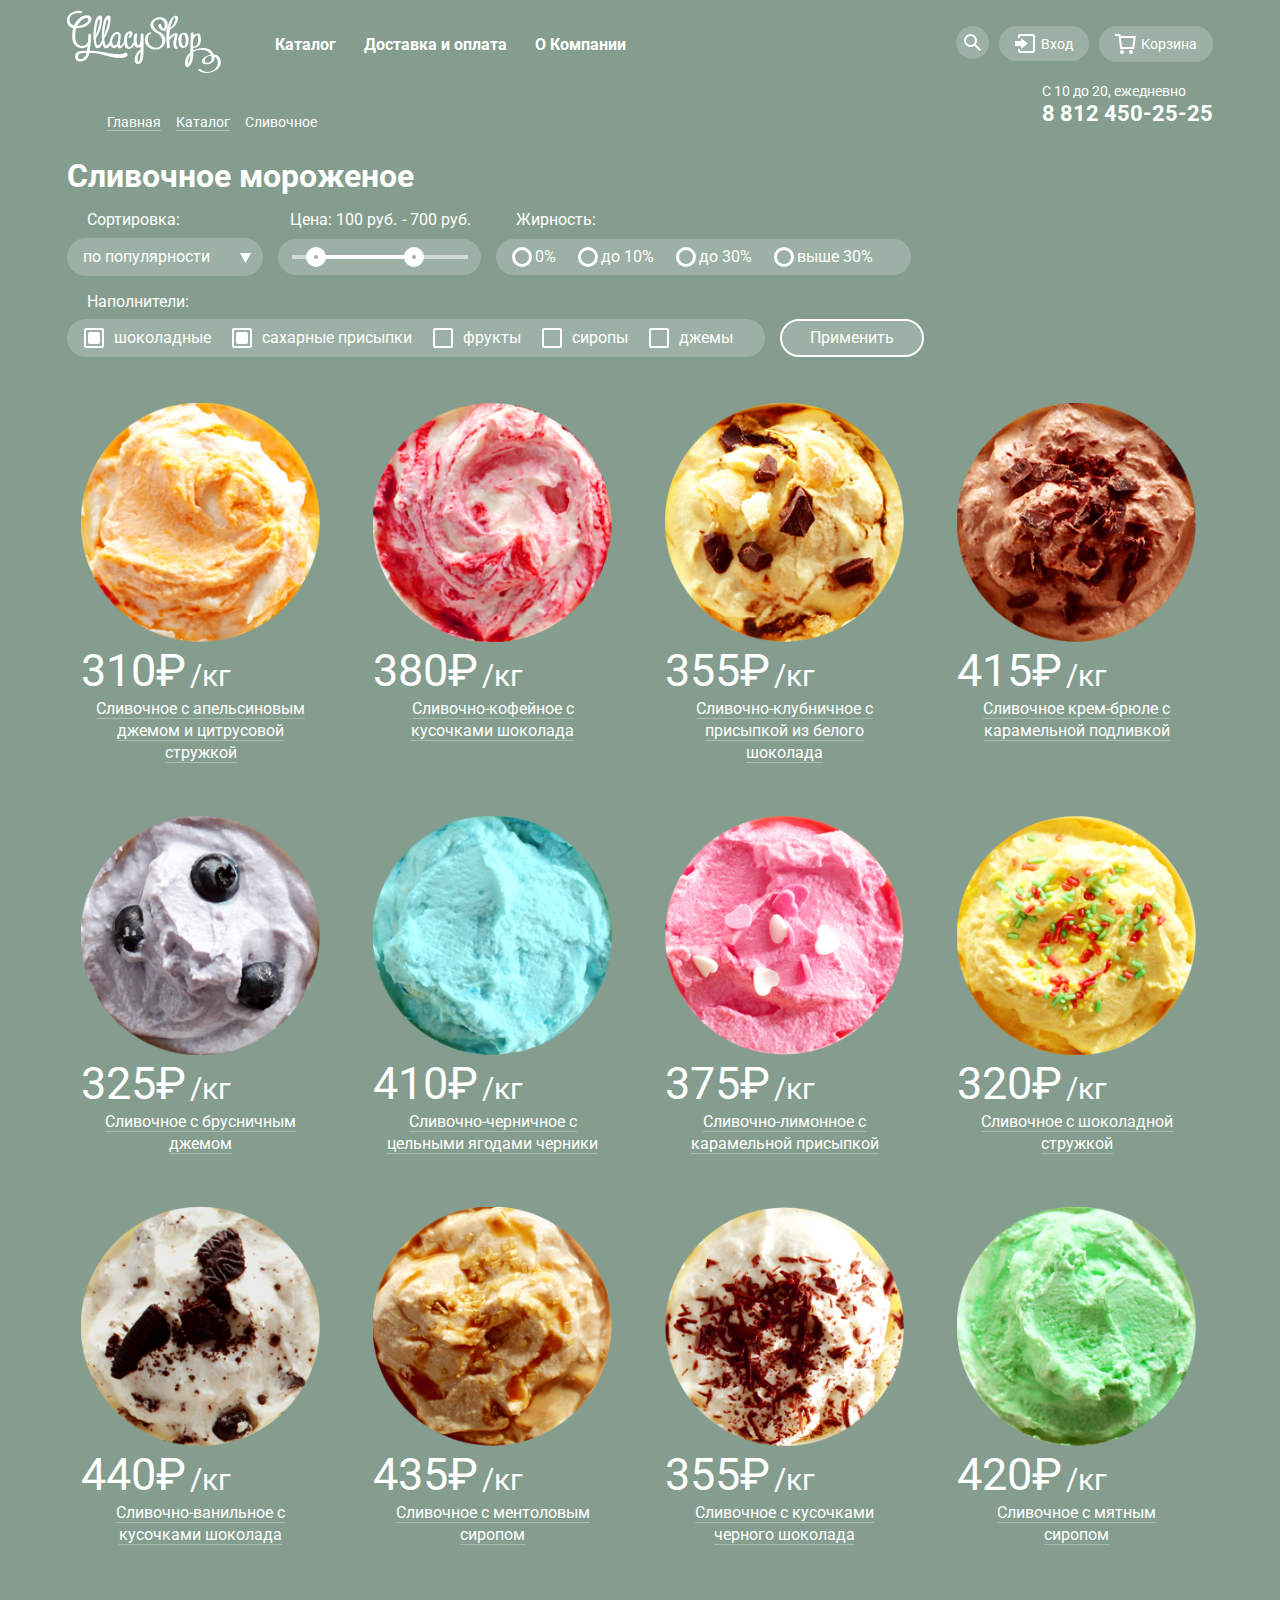
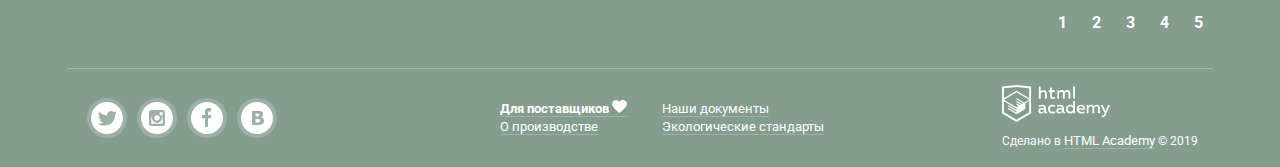
==== catalog.html @ 0c47b728 "Update catalog.html" ====
<!DOCTYPE html>
<html lang="ru">
<head>
	<meta charset="UTF-8">
	<link href="https://fonts.googleapis.com/css?family=Roboto:400,500,700&display=swap&subset=cyrillic" rel="stylesheet">
    <link rel="stylesheet" href="css/normalize.css">
	<link rel="stylesheet" href="css/style.css">
	<title>Catalog</title>
</head>
<body>
	<header>
		 <div class="container">
                    <nav class="main_navigation">
                        <a class="main_logo">
                            <img src="img/logo.svg" width="154" height="64" alt="Gllacy Shop">
                        </a>
                       <ul class="site_navigation">
                            <li class="site_navigation_item">
                                <a href="#">Каталог</a>
                                <ul class="site_navigation_menu">
                                    <li class="site_navigation_menu_main"><a href="#">Новинки</a></li>
                                    <li><a href="#">Сливочное</a></li>
                                    <li><a href="#">Щербеты</a></li>
                                    <li><a href="#">Фруктовый лед</a></li>
                                    <li><a href="#">Меролин</a></li>
                                </ul>
                            </li>
                            <li class="site_navigation_item"><a href="#">Доставка и оплата</a></li>
                            <li class="site_navigation_item"><a href="#">О Компании</a></li>
                        </ul>
                        <ul class="user_navigation">
                            <li>
                                <button class="navigation_button button_search" type="button">
                                   <svg xmlns="http://www.w3.org/2000/svg" xmlns:xlink="http://www.w3.org/1999/xlink" width="17" height="17" viewBox="0 0 17 17"><path d="M16.958 15.527L11.75 10.32A6.455 6.455 0 0 0 13 6.5 6.5 6.5 0 1 0 6.5 13a6.465 6.465 0 0 0 3.839-1.263l5.205 5.204 1.414-1.414zM6.5 11C4.019 11 2 8.981 2 6.5S4.019 2 6.5 2 11 4.019 11 6.5 8.981 11 6.5 11z"/></svg>
                                </button>
                            </li>
                            <li>
                                <button class="navigation_button" type="button">
                                    <svg xmlns="http://www.w3.org/2000/svg" xmlns:xlink="http://www.w3.org/1999/xlink" width="21" height="19" viewBox="0 0 21 19"><g><path d="M6 14.875L12.917 9.5 6 4.125v2.917H-.042v4.917H6z"/><path d="M18 0H5C3.9 0 3 .9 3 2v2h2V2h13v15H5v-2H3v2c0 1.1.9 2 2 2h13c1.1 0 2-.9 2-2V2c0-1.1-.9-2-2-2z"/></g></svg>Вход
                                </button>
                            </li>
                            <li>
                                <button class="navigation_button" type="button">
                                    <svg xmlns="http://www.w3.org/2000/svg" width="21" height="20" viewBox="0 0 21 20"><g><path d="M5.657 2.031L5.422 0H0v2h3.64l1.5 13h13.988l1.699-12.969H5.657zM17.372 13H6.922L5.888 4.031h12.66L17.372 13z"/><circle cx="6.984" cy="18" r="2"/><circle cx="15.984" cy="18" r="2"/></g></svg>Корзина
                                </button>
                            </li>
                        </ul>
                        <form class="site_search" action="https://echo.htmlacademy.ru">
                            <input type="text" name="search" placeholder="Крем-брюле">
                        </form>
                        <form class="site_registration" action="https://echo.htmlacademy.ru" method="post">
                            <p>
                                <input type="email" name="email" placeholder="email@example.com">
                            </p>
                            <p>
                                <input type="password" name="password" placeholder="Пароль">
                            </p>
                            <button type="submit">Войти</button>
                            <a href="#">Забыли пароль?</a>
                            <a href="#">Новая регистрация</a>
                        </form>
                    </nav>
                </div>

		<article class="nav_basket">
			<ul>
				<li>
					<a href="#">
						<img src="img/close.svg" alt="Кнопка закрыть">
						<img src="img/ice-mini1.png" alt="Пломбир с апельсиновым джемом">
						<p>
							<span>Пломбир с апельсиновым джемом</span>
							<span>1,5 кг х</span>
							<span>200 руб.</span>
							<span>300 руб.</span>
						</p>
					</a>
				</li>
				<li>
					<a href="#">
						<img src="img/close.svg" alt="Кнопка закрыть">
						<img src="img/ice-mini2.png" alt="Клубничный пломбир с присыпкой из белого шоколада">
						<p>
							<span>Клубничный пломбир с присыпкой из белого шоколада</span>
							<span>1,5 кг х</span>
							<span>300 руб.</span>
							<span>450 руб.</span>
						</p>
					</a>
				</li>	
			</ul>
			<div>
				<p>Итого: 750 руб.</p>
				<a href="#">Оформить заказ</a>
			</div>			
		</article>
	</header>

	<main class="container">
		<div class="contacts_info">
			<ul class="crumbs">
				<li><a href="index.html">Главная</a></li>
				<li><a href="#">Каталог</a></li>
				<li>Сливочное</li>
			</ul>
			<p class="contacts">
				<span>С 10 до 20, ежедневно</span><br>
				<a href="tel:+8 812 450-25-25">8 812 450-25-25</a>
			</p>
		</div>

		<h1>Сливочное мороженое</h1>

		<form class="sorting_menu" action="">
			<div>
				<label class="sorting_label" for="sorting_list_label">Сортировка:</label>
				<p class="sorting">
					<svg xmlns="http://www.w3.org/2000/svg" width="11" height="10" viewBox="0 0 11 10"><path d="M5.5 10L0 0h11"/></svg>
					<select class="sorting_list" id="sorting_list_label" name="sort">
						<option value="popular">по популярности</option>
						<option value="up">сначала недорогие</option>
						<option value="down">сначала дорогие</option>
						<option value="fat">по жирности</option>
					</select>
				</p>
			</div>

			<fieldset class="filter">
				<div class="range_filter">
					<div class="price_control">
						<label class="min_value">Цена: 100 руб.<input type="number" name="min_value"></label>
						<label class="max_value">- 700 руб.<input type="number" name="max_value"></label>
					</div>
					<div class="range_control">
						<div class="scale">
							<div class="bar"></div>
						</div>
						<div class="toggle toggle_min"></div>
						<div class="toggle toggle_max"></div>
					</div>
				</div>
			</fieldset>

			<div>
				<label class="fat_label" for="fat">Жирность:</label>
				<ul class="fat">
					<li class="fat_item">
						<input class="fat_item_list fat_item_check visually-hidden" id="1" type="radio" name="fat_radio" value="1">
						<label for="1">0%</label>
					</li>
					<li class="fat_item">
						<input class="fat_item_list fat_item_check visually-hidden" id="2" type="radio" name="fat_radio" value="2">
						<label for="2">до 10%</label>
					</li>
					<li class="fat_item">
						<input class="fat_item_list fat_item_check visually-hidden" id="3" type="radio" name="fat_radio" value="3">
						<label for="3">до 30%</label>
					</li>
					<li class="fat_item">
						<input class="fat_item_list fat_item_check visually-hidden" id="4" type="radio" name="fat_radio" value="4">
						<label for="4">выше 30%</label>
					</li>
				</ul>
			</div>
			
			<div class="filling">
				<label class="filling_label" for="filling_inner">Наполнители:</label>
				<ul class="filling_inner">
					<li class="filling_item">
						<input class="filling_item_list visually-hidden" id="filling1" type="checkbox" name="filling_checkbox" checked>
						<label for="filling1">шоколадные</label>
					</li>
					<li class="filling_item">
						<input class="filling_item_list visually-hidden" id="filling2" type="checkbox" name="filling_checkbox" checked>
						<label for="filling2">сахарные присыпки</label>
					</li>
					<li class="filling_item">
						<input class="filling_item_list visually-hidden" id="filling3" type="checkbox" name="filling_checkbox">
						<label for="filling3">фрукты</label>
					</li>
					<li class="filling_item">
						<input class="filling_item_list visually-hidden" id="filling4" type="checkbox" name="filling_checkbox">
						<label for="filling4">сиропы</label>
					</li>
					<li class="filling_item">
						<input class="filling_item_list visually-hidden" id="filling5" type="checkbox" name="filling_checkbox">
						<label for="filling5">джемы</label>
					</li>
				</ul>
			</div>
			<button class="sorting_btn" type="submit">Применить</button>
		</form>

		<section class="shop_list">
			<h2 class="visually_hidden">Список товаров</h2>
			<ul>
				<li class="shop_list_item">
					<a href="#">
						<img src="img/ice1.png" width="267" height="267" alt="Ice">
						<div>
							<span class="shop_list_price">310₽</span>
							<span class="shop_list_weight">/кг</span>
						</div>
						<div class="shop_list_text">
							<h3>Сливочное с апельсиновым<br>джемом и цитрусовой стружкой</h3>
						</div>
					</a>
				</li>
				<li class="shop_list_item">
					<a href="#">
						<img src="img/ice2.png" width="267" height="267" alt="Ice">
						<div>
							<span class="shop_list_price">380₽</span>
							<span class="shop_list_weight">/кг</span>
						</div>
						<div class="shop_list_text">
							<h3>Сливочно-кофейное с кусочками шоколада</h3>
						</div>
					</a>
				</li>
				<li class="shop_list_item">
					<a href="#">
						<img src="img/ice3.png" width="267" height="267" alt="Ice">
						<div>
							<span class="shop_list_price">355₽</span>
							<span class="shop_list_weight">/кг</span>
						</div>
						<div class="shop_list_text">
							<h3>Сливочно-клубничное с присыпкой из белого шоколада</h3>
						</div>
					</a>
				</li>
				<li class="shop_list_item">
					<a href="#">
						<img src="img/ice4.png" width="267" height="267" alt="Ice">
						<div>
							<span class="shop_list_price">415₽</span>
							<span class="shop_list_weight">/кг</span>
						</div>
						<div class="shop_list_text">
							<h3>Сливочное крем-брюле с карамельной подливкой</h3>
						</div>
					</a>
				</li>
				<li class="shop_list_item">
					<a href="#">
						<img src="img/ice5.png" width="267" height="267" alt="Ice">
						<div>
							<span class="shop_list_price">325₽</span>
							<span class="shop_list_weight">/кг</span>
						</div>
						<div class="shop_list_text">
							<h3>Сливочное с брусничным<br>джемом</h3>
						</div>
					</a>
				</li>
				<li class="shop_list_item">
					<a href="#">
						<img src="img/ice6.png" width="267" height="267" alt="Ice">
						<div>
							<span class="shop_list_price">410₽</span>
							<span class="shop_list_weight">/кг</span>
						</div>
						<div class="shop_list_text">
							<h3>Сливочно-черничное с цельными ягодами черники</h3>
						</div>
					</a>
				</li>
				<li class="shop_list_item">
					<a href="#">
						<img src="img/ice7.png" width="267" height="267" alt="Ice">
						<div>
							<span class="shop_list_price">375₽</span>
							<span class="shop_list_weight">/кг</span>
						</div>
						<div class="shop_list_text">
							<h3>Сливочно-лимонное с карамельной присыпкой</h3>
						</div>
					</a>
				</li>
				<li class="shop_list_item">
					<a href="#">
						<img src="img/ice8.png" width="267" height="267" alt="Ice">
						<div>
							<span class="shop_list_price">320₽</span>
							<span class="shop_list_weight">/кг</span>
						</div>
						<div class="shop_list_text">
							<h3>Сливочное с шоколадной<br>стружкой</h3>
						</div>
					</a>
				</li>
				<li class="shop_list_item">
					<a href="#">
						<img src="img/ice9.png" width="267" height="267" alt="Ice">
						<div>
							<span class="shop_list_price">440₽</span>
							<span class="shop_list_weight">/кг</span>
						</div>
						<div class="shop_list_text">
							<h3>Сливочно-ванильное с кусочками шоколада</h3>
						</div>
					</a>
				</li>
				<li class="shop_list_item">
					<a href="#">
						<img src="img/ice10.png" width="267" height="267" alt="Ice">
						<div>
							<span class="shop_list_price">435₽</span>
							<span class="shop_list_weight">/кг</span>
						</div>
						<div class="shop_list_text">
							<h3>Сливочноe с ментоловым<br>сиропом</h3>
						</div>
					</a>
				</li>
				<li class="shop_list_item">
					<a href="#">
						<img src="img/ice11.png" width="267" height="267" alt="Ice">
						<div>
							<span class="shop_list_price">355₽</span>
							<span class="shop_list_weight">/кг</span>
						</div>
						<div class="shop_list_text">
							<h3>Сливочное с кусочками черного шоколада</h3>
						</div>
					</a>
				</li>
				<li class="shop_list_item">
					<a href="#">
						<img src="img/ice12.png" width="267" height="267" alt="Ice">
						<div>
							<span class="shop_list_price">420₽</span>
							<span class="shop_list_weight">/кг</span>
						</div>
						<div class="shop_list_text">
							<h3>Сливочное с мятным<br>сиропом</h3>
						</div>
					</a>
				</li>
			</ul>
		</section>

		<section class="catalog_btn">
			<div class="catalog_btn_list">
				<a href="#" class="catalog_btn_nav"></a>
				<a href="#" class="catalog_btn_item catalog_btn_change">1</a>
				<a href="#" class="catalog_btn_item">2</a>
				<a href="#" class="catalog_btn_item">3</a>
				<a href="#" class="catalog_btn_item">4</a>
				<a href="#" class="catalog_btn_item">5</a>
				<a href="#" class="catalog_btn_nav"></a>
			</div>
		</section>
	</main>

	<footer class="container">
                <ul class="social">
                    <li>
                        <a href="#"><span class="visually_hidden">Twitter</span>
                          <svg xmlns="http://www.w3.org/2000/svg" width="32" height="32" viewBox="0 0 32 32"><path d="M16 0C7.164 0 0 7.164 0 16c0 8.837 7.164 16 16 16 8.837 0 16-7.163 16-16 0-8.836-7.163-16-16-16zm7.944 12.809c-.251 6.516-3.463 10.832-10.992 10.702h-.486c-.447 0-4.543-.443-5.344-1.823 2.479.19 4.247-.406 5.12-1.136-1.048-.289-2.923-.461-3.251-2.848.384.104.618.221 1.299.113-1.307-.824-2.758-1.519-2.679-3.643.311.317 1.164.518 1.46.457-.768-.233-2.149-3.244-.974-4.781 1.984 1.79 4.075 3.482 7.804 3.643.227-2.214 1.24-3.699 3.168-4.325 1.84-.479 3.255.26 3.901 1.138.737-.224 1.453-.466 2.193-.685-.004.833-.569 1.463-.935 1.709.747.165 1.423-.475 1.423-.475-.184.963-1.094 1.725-1.707 1.954z"/></svg>
                        </a>
                    </li>
                    <li>
                        <a href="#"><span class="visually_hidden">Instagram</span>
                          <svg xmlns="http://www.w3.org/2000/svg" width="32" height="32" viewBox="0 0 32 32"><g><path d="M20.916 16a4.938 4.938 0 1 1-9.877 0c0-.394.051-.773.138-1.14h-.897v6.838h11.396V14.86h-.897c.086.367.137.746.137 1.14z"/><path d="M15.978 18.659c1.466 0 2.659-1.193 2.659-2.659s-1.193-2.659-2.659-2.659c-1.466 0-2.659 1.193-2.659 2.659s1.192 2.659 2.659 2.659zM18.637 10.302h3.039v3.039h-3.039z"/><path d="M16 0C7.164 0 0 7.164 0 16c0 8.837 7.164 16 16 16 8.837 0 16-7.163 16-16 0-8.836-7.163-16-16-16zm7.955 21.698a2.285 2.285 0 0 1-2.279 2.279H10.279A2.285 2.285 0 0 1 8 21.698V10.302a2.286 2.286 0 0 1 2.279-2.279h11.396a2.286 2.286 0 0 1 2.279 2.279v11.396z"/></g></svg>
                        </a>
                    </li>
                    <li>
                        <a href="#"><span class="visually_hidden">Facebook</span>
                          <svg xmlns="http://www.w3.org/2000/svg" width="32" height="32" viewBox="0 0 32 32"><path d="M16 0C7.164 0 0 7.163 0 16s7.164 16 16 16c8.837 0 16-7.164 16-16S24.837 0 16 0zm4.062 9.455h-3.021v3.444h3.021v3.445h-3.021v8.61H14.02v-8.61H11v-3.445h3.021V9.455c0-1.902 1.353-3.445 3.021-3.445h3.021v3.445z"/></svg>
                        </a>
                    </li>
                    <li>
                        <a href="#"><span class="visually_hidden">Vkontacte</span>
                          <svg xmlns="http://www.w3.org/2000/svg" width="32" height="32" viewBox="0 0 32 32"><g><path d="M16.637 14.495c.402-.019.719-.082.951-.188.326-.145.54-.33.641-.559.101-.229.15-.496.15-.797 0-.232-.058-.465-.174-.697-.116-.232-.322-.405-.617-.517-.264-.1-.592-.155-.984-.165a76.242 76.242 0 0 0-1.652-.014h-.339v2.965h.565c.571 0 1.057-.009 1.459-.028zM18.118 17.084c-.282-.081-.672-.125-1.166-.132a127.97 127.97 0 0 0-1.55-.009h-.79v3.493h.264c1.014 0 1.74-.003 2.18-.009a3.2 3.2 0 0 0 1.212-.245c.377-.157.633-.364.774-.625s.214-.562.214-.9c0-.446-.088-.788-.261-1.03-.17-.241-.464-.423-.877-.543z"/><path d="M16 0C7.164 0 0 7.164 0 16c0 8.837 7.164 16 16 16 8.837 0 16-7.163 16-16 0-8.836-7.163-16-16-16zm6.602 20.531a3.73 3.73 0 0 1-1.124 1.327c-.552.415-1.161.71-1.823.886s-1.501.264-2.519.264h-6.121V8.987h5.443c1.13 0 1.957.038 2.48.113a5.126 5.126 0 0 1 1.561.5c.533.27.929.632 1.189 1.087.26.455.392.975.392 1.558 0 .678-.179 1.278-.536 1.795-.358.518-.863.92-1.517 1.208v.075c.917.182 1.642.559 2.179 1.13.537.571.807 1.325.807 2.261 0 .678-.138 1.283-.411 1.817z"/></g></svg>
                        </a>
                    </li>
                </ul>
                <ul class="footer_about">
                    <li>
                        <a class="about_for" href="#">Для поставщиков
                            <svg xmlns="http://www.w3.org/2000/svg" width="15" height="13" viewBox="0 0 15 13"><path d="M10.799 0c-1.35 0-2.551.65-3.3 1.661A4.097 4.097 0 0 0 4.199 0C1.875 0 0 1.806 0 4.044 0 7.223 7.499 13 7.499 13s7.499-5.777 7.499-8.956C14.998 1.806 13.123 0 10.799 0z"/></svg>
                        </a>
                    </li>
                    <li>
                        <a href="#">Наши документы</a>
                    </li>
                    <li>
                        <a href="#">О производстве</a>
                    </li>
                    <li>
                        <a href="#">Экологические стандарты</a>
                    </li>
                </ul>
                <div class="footer_made">
                    <img src="img/logo-htmlacademy.svg" width="108" height="39" alt="Логотип HTML Academy">
                    <p>Сделано в <a href="https://htmlacademy.ru/">HTML Academy</a> © 2019</p>
                </div>
            </footer>
</body>
</html>
---- css/style.css ----
*, *::before, *::after {
	box-sizing: border-box;
}
body {
	padding: 0;
	margin: 0;
	font-size: 16px;
	line-height: 22px;
	color: #fff;
	font-family: 'Roboto', 'Arial', sans-serif;
	background-color: #849d8f;
}
.visually_hidden:not(:focus):not(:active),
input[type="checkbox"].visually-hidden,
input[type="radio"].visually-hidden {
  position: absolute;
  width: 1px;
  height: 1px;
  margin: -1px;
  border: 0;
  padding: 0;
  white-space: nowrap;
  clip-path: inset(100%);
  clip: rect(0 0 0 0);
  overflow: hidden;
}
.button {
	display: inline-block;
	font-size: 18px;
	font-weight: 700;
	line-height: 24px;
	text-decoration: none;
	cursor: pointer;
	text-shadow: 0 2px 5px rgba(160, 32, 11, 0.76);
	border-radius: 50px;
	padding: 9px 22px;
	box-shadow: 0 2px 2px rgba(172, 16,0, 0.64);
	background: #f26843;
	background: linear-gradient(to bottom, #f26843 0%, #e74a35 100%);
	color: #fff;
}
.button:hover {
	background: linear-gradient(to bottom, #f58669 0%, #ec6f5e 100%);
	box-shadow: 0 2px 2px rgba(172, 16, 0, 1);
}
.button:active {
	background: linear-gradient(to bottom, #d84732 0%, #e1613e 100%);
	box-shadow: inset 0 2px 2px rgba(172, 16, 0, 1);
}

/*Navigation*/

.container {
	width: 1146px;
	margin: 0 auto;
}
.main_navigation {
	padding-top: 10px;
	display: flex;
}
.site_navigation {
	display: flex;
	align-items: center;
	list-style: none;
	font-size: 16px;
	font-weight: 700;
	line-height: 18px;
}
.site_navigation_item {
	padding: 10px 14px;
	position: relative;
	align-items: center;
}
.site_navigation li {
	list-style: none;
}
.site_navigation a {
	text-decoration: none;
	color: #fff;
}
.site_navigation li:hover {
	border-radius: 15px;
	cursor: pointer;
	background-color: #fff;
}
.site_navigation_menu {
	position: absolute;
	top: 115%;
	left: 1%;
	font-size: 14px;
	line-height: 16px;
	font-weight: 400;
	padding: 0;
	margin: 0;
	border-radius: 5px;
	display: none;
	color: #000;
	background-color: #fff;
}
.site_navigation_menu::before {
	content: "";
	display: block;
	position: absolute;
	top: -11%;
	left: 0;
	width: 143px;
	height: 20px;
	background-color: rgba(225, 225, 225, 0);
}
.site_navigation > li:hover .site_navigation_menu {
	display: block;
}
.site_navigation_menu a {
	width: 143px;
	display: block;
	padding: 10px 20px;
}
.site_navigation_menu li:hover {
	border-radius: 0;
	background-color: #fbded7;
}
.site_navigation_menu li:hover:first-child {
	border-radius: 5px 5px 0 0;
}
.site_navigation_menu li:hover:last-child {
	border-radius: 0 0 5px 5px;
}
.site_navigation_menu li:active {
	background-color: #f6b5a5;
}
.site_navigation li:hover a {
	color: #000;
}
.site_navigation_menu_main {
	font-weight: 700;
}
.site_navigation_menu_main::after {
	content: "";
	width: 128px;
	height: 1px;
	position: absolute;
	top: 35px;
	left: 5px;
	background-color: #000;
	opacity: 0.2;
}
.user_navigation {
	display: flex;
	margin-left: auto;
	list-style: none;
}
.user_navigation li {
	padding-left: 10px;
}
.user_navigation button {
	font-size: 14px;
	line-height: 16px;
	border: none;
	border-radius: 50px;
	cursor: pointer;
	color: #fff;
	fill: #fff;
	background-color: rgba(255, 255, 255, 0.2);
}
.user_navigation button:hover,
.user_navigation button:focus{
	fill: #000;
	color: #000;
}
.navigation_button {
	padding: 8px 16px;
	display: inline-flex;
	align-items: center;
}
.navigation_button svg {
	margin-right: 5px;
}
.button_search {
	padding: 8px 8px;
}
.button_search svg {
	margin: 0;
}
.site_search {
	display: none;
}
.site_registration {
	display: none;
}

/*Slider*/

.site_wrapper {
	min-width: 940px;
	background-repeat: no-repeat;
	background-position: top center;
	transition: background-image 0.5s, background-color 0.5s;
}
.slider {
	position: relative;
	text-align: center;
	margin-top: 310px;
}
.slider_controls {
	position: absolute;
	left: 0;
	bottom: 10%;
	z-index: 20;
	font-size: 0px;
}
.slider_controls label {
	display: inline-block;
	width: 22px;
	height: 22px;
	border: 2px solid #fff;
	border-radius: 50px;
	background-color: transparent;
	margin-right: 8px;
	cursor: pointer;
}
.slider_item {
	padding-bottom: 40px;
}
.slider_item a {
	cursor: pointer;
}
.slider_list {
	margin: 0;
	padding: 0;
	list-style: none;
}
.slide {
	display: none;
}
#product_1:checked ~ .site_wrapper #slide1,
#product_2:checked ~ .site_wrapper #slide2,
#product_3:checked ~ .site_wrapper #slide3 {
	display: block;
}
#product_1:checked ~ .site_wrapper label[for="product_1"],
#product_2:checked ~ .site_wrapper label[for="product_2"],
#product_3:checked ~ .site_wrapper label[for="product_3"] {
	background-color: #fff;
}
#product_1:checked ~ .site_wrapper {
	background-color: #849d8f;
	background-image: url(../img/ice_bg_1.png);
}
#product_2:checked ~ .site_wrapper {
	background-color: #8996a6;
	background-image: url(../img/ice_bg_2.png);
}
#product_3:checked ~ .site_wrapper {
	background-color: #9d8b84;
	background-image: url(../img/ice_bg_3.png);
}
.site_wrapper::before,
.site_wrapper::after {
	content: "";
	visibility: hidden;
}
.site_wrapper::before {
	background-image: url(../img/ice_bg_2.png);
}
.site_wrapper::after {
	background-image: url(../img/ice_bg_3.png);
}
.slide_title {
	width: 700px;
	font-size: 60px;
	font-weight: 700;
	line-height: 60px;
	margin: 0 auto;
	margin-bottom: 25px;
}
.slide_button {
	font-size: 35px;
	line-height: 44px;
	padding: 15px 35px;
}
.slide_button:hover {
	background: linear-gradient(to bottom, #f58669 0%, #ec6f5e 100%);
	box-shadow: 0 2px 2px rgba(172, 16, 0, 1);
}
.slide_button:active {
	background: linear-gradient(to bottom, #d84732 0%, #e1613e 100%);
	box-shadow: inset 0 2px 2px rgba(172, 16, 0, 1);
}

/*Sell*/

.sell {
	display: flex;
	justify-content: space-between;
}
.sell article {
	position: relative;
	width: 560px;
	height: 230px;
	padding: 25px 20px;
}
.sell article h2 {
	font-size: 35px;
	line-height: 41px;
	font-weight: 700;
	margin: 0;
	color: #fff;
}
.sell article p {
	font-size: 18px;
	font-weight: 700;
	margin-top: 15px;
	color: #fff;
}
.sell article a {
	position: absolute;
	right: 4%;
	bottom: 9%;
}
.raspberries {
	background-image: url(../img/raspberries.jpg);
}
.choco {
	background-image: url(../img/choco.jpg);
}
.hit ul {
	margin: 40px 0 30px 0;
}

/*Info*/

.info {
	background-image: url(../img/wafer-background.jpg);
	background-repeat: no-repeat;
	padding: 25px 20px;
	color: #323232;
}
.info_title {
	margin: 0;
	font-size: 24px;
	line-height: 30px;
	font-weight: 500;
}
.info_list {
	margin: 0;
	padding: 0;
	display: flex;
	flex-wrap: wrap;
}
.info_list li {
	list-style: none;
}
.info_list_item {
	display: flex;
	padding: 10px 25px 0 0;
}
.info_list_item span {
	padding: 12px 0 0 9px;
	width: 475px;
}

/*News*/

.blog {
	margin: 40px 0;
	display: flex;
	justify-content: space-between;
}
.news {
	width: 560px;
	height: 220px;
	padding: 25px 20px;
	background-image: url(../img/strawberry-background.jpg);
	background-repeat: no-repeat;
}
.news h2 {
	margin: 0;
	font-size: 16px;
	line-height: 22px;
	font-weight: 500;
	color: #323232;
}
.news a {
	font-size: 24px;
	line-height: 30px;
	font-weight: 700;
	color: #323232;
}
.subscription {
	width: 560px;
	height: 220px;
	padding: 30px 20px;
	background-image: url(../img/substrate.png);
	background-repeat: no-repeat;
}
.subscription p {
	color: #5a5a5a;
}
.subscription button {
	font-size: 18px;
	font-weight: 700;
	border: none;
	color: #fff;
	background-color: #e94f38;
}
.subscription input {
	width: 370px;
	padding: 11px;
	border-radius: 5px;
	border: none;
	border: 1px solid #d3d3d2;
}

/*Map*/

.map {
	position: relative;
}
.address {
	display: flex;
	flex-direction: column;
	position: absolute;
	top: 18%;
	right: 2%;
	width: 305px;
	border-radius: 10px;
	padding: 10px 20px 0 20px;
	background-color: #fff;
}
.address h2,
.address p {
	margin: 0;
	color: #000;
}
.address_title {
	font-size: 14px;
	line-height: 20px;
	font-weight: 400;
}
.address_text {
	font-size: 14px;
	font-weight: 400;
}
.address_text span {
	font-size: 18px;
	line-height: 24px;
	font-weight: 700;
}
.address_button {
	text-align: center;
	margin: 25px 0;
}

/*Catalog*/

.nav_basket {
	display: none;
}
.contacts_info {
	display: flex;
	justify-content: space-between;
}
.contacts {
	margin: 0;
}
.crumbs,
.crumbs ul {
	display: flex;
	list-style: none;
	font-size: 14px;
	line-height: 16px;
}
.crumbs li {
	padding: 20px 15px 0 0;
}
.crumbs a {
	color: #fff;
	text-decoration: none;
	border-bottom: 1px solid #aebeb5;
}
.crumbs a:hover {
	color: #ffbc9e;
}
.contacts span {
	font-size: 14px;
	line-height: 16px;
}
.contacts a {
	text-decoration: none;
	font-size: 22px;
	line-height: 24px;
	font-weight: 700;
	color: #fff;
}
select {
	-webkit-appearance: none;
	-moz-appearance: none;
	text-indent: 1px;
	text-overflow: '';
}
.sorting_menu {
	display: flex;
	flex-wrap: wrap;
	max-width: 872px;
	margin-bottom: 40px;
}
.sorting {
	position: relative;
	margin: 0;
}
.sorting_label {
	padding-left: 20px;
}
.sorting svg {
	position: absolute;
	top: 48%;
	left: 82%;
	fill: #fff;
}
.sorting_list {
	margin: 7px 15px 0 0;
	padding: 10px 37px 10px 15px;
	border: none;
	border-radius: 50px;
	color: #fff;
	background-color: rgba(255, 255, 255, 0.2);
}
.sorting_list option {
	color: #000;
}

/*Filter*/

.filter {
	margin: 0;
	padding: 0;
	border: none;
}
.price_control {
	font-size: 0px;
	padding-left: 12px;
}
.price_control input {
	width: 100px;
	display: none;
}
.price_control label {
	display: inline-block;
	font-size: 16px;
}
.min_value {
	width: 112px;
}
.max_value {
	width: 70px;
}
.range_filter {
	width: 218px;
}
.range_control {
	position: relative;
	height: 36px;
	margin: 3px 15px 0 0;
	padding: 16px 14px 0 14px;
	border-radius: 50px;
	background-color: rgba(255, 255, 255, 0.2);
}
.scale {
	width: 176px;
	height: 4px;
	background: #d1dad3;
}
.bar {
	width: 100px;
	height: 4px;
	margin-left: 23px;
	background: #fff;
}
.toggle {
	position: absolute;
	top: 8px;
	left: 28px;
	width: 20px;
	height: 20px;
	border-radius: 50px;
	cursor: pointer;
	border: 8px solid #fff;
	background-color: #ababab;
}
.toggle_max {
	left: 126px;
}
.fat {
	width: 415px;
	display: flex;
	list-style: none;
	margin: 8px 0 0 0;
	padding: 7px 14px;
	align-items: center;
	border-radius: 50px;
	background-color: rgba(255, 255, 255, 0.2);
}
.fat_label {
	padding-left: 20px;
}
.fat_item {
	position: relative;
	padding: 0 20px 0 25px;
}
.fat_item label {
	position: relative;
}
.fat_item_list {
	left: -4px;
}
.fat_item label {
	cursor: pointer;
}
.fat_item_list + label::before {
	content: "";
	position: absolute;
	top: 0;
	left:-23px;
	width: 20px;
	height: 20px;
	border-radius: 50px;
	border: 3px solid #fff;
}
.fat_item_check:checked + label::after {
	content: "";
	position: absolute;
	top: 6px;
	left: -17px;
	width: 8px;
	height: 8px;
	border-radius: 50px;
	background-color: #fff;
}
.filling {
	margin: 15px 0 0 0;
}
.filling_label {
	padding-left: 20px;
}
.filling_inner {
	display: flex;
	list-style: none;
	padding: 8px 14px;
	margin: 6px 15px 0 0;
	border-radius: 50px;
	background-color: rgba(255, 255, 255, 0.2);
}
.filling_item {
	position: relative;
	margin: 0 18px 0 33px;
}
.filling_item label {
	cursor: pointer;
}
.filling_item_list + label::before {
	content: "";
	position: absolute;	
	top: 1px;
	left: -30px;
	width: 20px;
	height: 20px;
	border-radius: 2px;
	border: 2px solid #fff;
}
.filling_item_list:checked + label::after {
	content: "";
	position: absolute;	
	top: 5px;
	left: -26px;
	width: 12px;
	height: 12px;
	border-radius: 2px;
	background-color: #fff;
}
.sorting_btn {
	width: 144px;
	height: 38px;
	margin-top: 43px;
	border-radius: 50px;
	cursor: pointer;
	border: 2px solid #fff;
	color: #fff;
	background-color: rgba(255, 255, 255, 0.2);
}
.sorting_btn:hover {
	font-weight: 700;
	color: #000;
	background-color: #fff;
}
.sorting_btn:active {
	border: none;
	box-shadow: inset 0px 2px 1px 0 #696969;
}


.shop_list {
	width: 1143px;
}
.shop_list ul {
	display: flex;
	justify-content: space-between;
	flex-wrap: wrap;
	list-style: none;
	padding: 0;
}
.shop_list_item{
	width: 267px;
	padding: 6px 14px;
	margin-bottom: 40px;
	border-radius: 5px;
}
.shop_list_item a{
	text-decoration: none;
	color: #fff;
}
.shop_list_item img {
	width: 100%;
	height: auto;
}
.shop_list_item:hover {
	box-shadow: 0px 10px 10px 0 rgba(0, 0, 0, 0.2);
	background-color: rgba(255, 255, 255, 0.2);
}
.shop_list_item h3 {
	display: inline;
	font-size: 16px;
	line-height: 22px;
	font-weight: 400;
	border-bottom: 1px solid rgba(255, 255, 255, 0.3);
}
.shop_list_price {
	font-size: 45px;
	line-height: 45px;
}
.shop_list_weight {
	font-size: 30px;
	line-height: 45px;
}
.shop_list_text {
	text-align: center;
}
.catalog_btn {
	position: relative;
	display: flex;
	justify-content: flex-end;
	padding-bottom: 30px;
	border-bottom: 1px solid #a9bbb1;
}
.catalog_btn_item {
	display: inline-flex;
	justify-content: center;
	align-items: center;
	font-weight: 700;
	width: 30px;
	height: 30px;
	cursor: pointer;
	border-radius: 50px;
	text-decoration: none;
	text-align: center;
	color: #fff;
}
.catalog_btn_item::before {
	position: absolute;
	top: 1%;
	left: 1%;
	width: 300px;
	height: 300px;
	cursor: pointer;
	border-top: 2px solid #fff;
	border-right: 2px solid #fff;
	transform: rotate(45deg);
}
.catalog_btn_item:hover {
	background-color: rgba(225, 225, 225, 0.3);
}

/*Footer*/

footer {
	display: flex;
	justify-content: space-between;
	padding: 15px;
}
footer ul {
	list-style: none;
}
footer a {
	font-size: 13px;
	line-height: 18px;
	text-decoration: none;
	border-bottom: 1px solid #9db1a5;
	color: #fff;
}
.social {
	display: flex;
	align-items: center;
	padding: 0;
	margin: 0;
}
.social li {
	display: flex;
	align-items: center;
	justify-content: center;
	margin: 0 5px;
	border-radius: 50px;
	width: 40px;
	height: 40px;
	background-color: rgba(255, 255, 255, 0.2);
}
.social li:hover {
	fill: #ffbc9e;
	background-color: #ffbc9e;
	transition: 0.3s;
}
.social a {
	height: 32px;
	border-bottom: none;
	fill: #fff;
}
.footer_about {
	display: flex;
	flex-wrap: wrap;
	width: 365px;
	line-height: 16px;
}
.footer_about li {
	width: 50%;
}
.footer_about a {
	fill: #fff;
}
.footer_about a:hover {
	fill: #ffbc9e;
	color: #ffbc9e;
}
.about_for {
	font-weight: 700;
}
.footer_made {
	font-size: 12px;
}
.footer_made p {
	margin: 0;
}
.footer_made a:hover {
	color: #ffbc9e;
}
.modal {
	display: none;
}
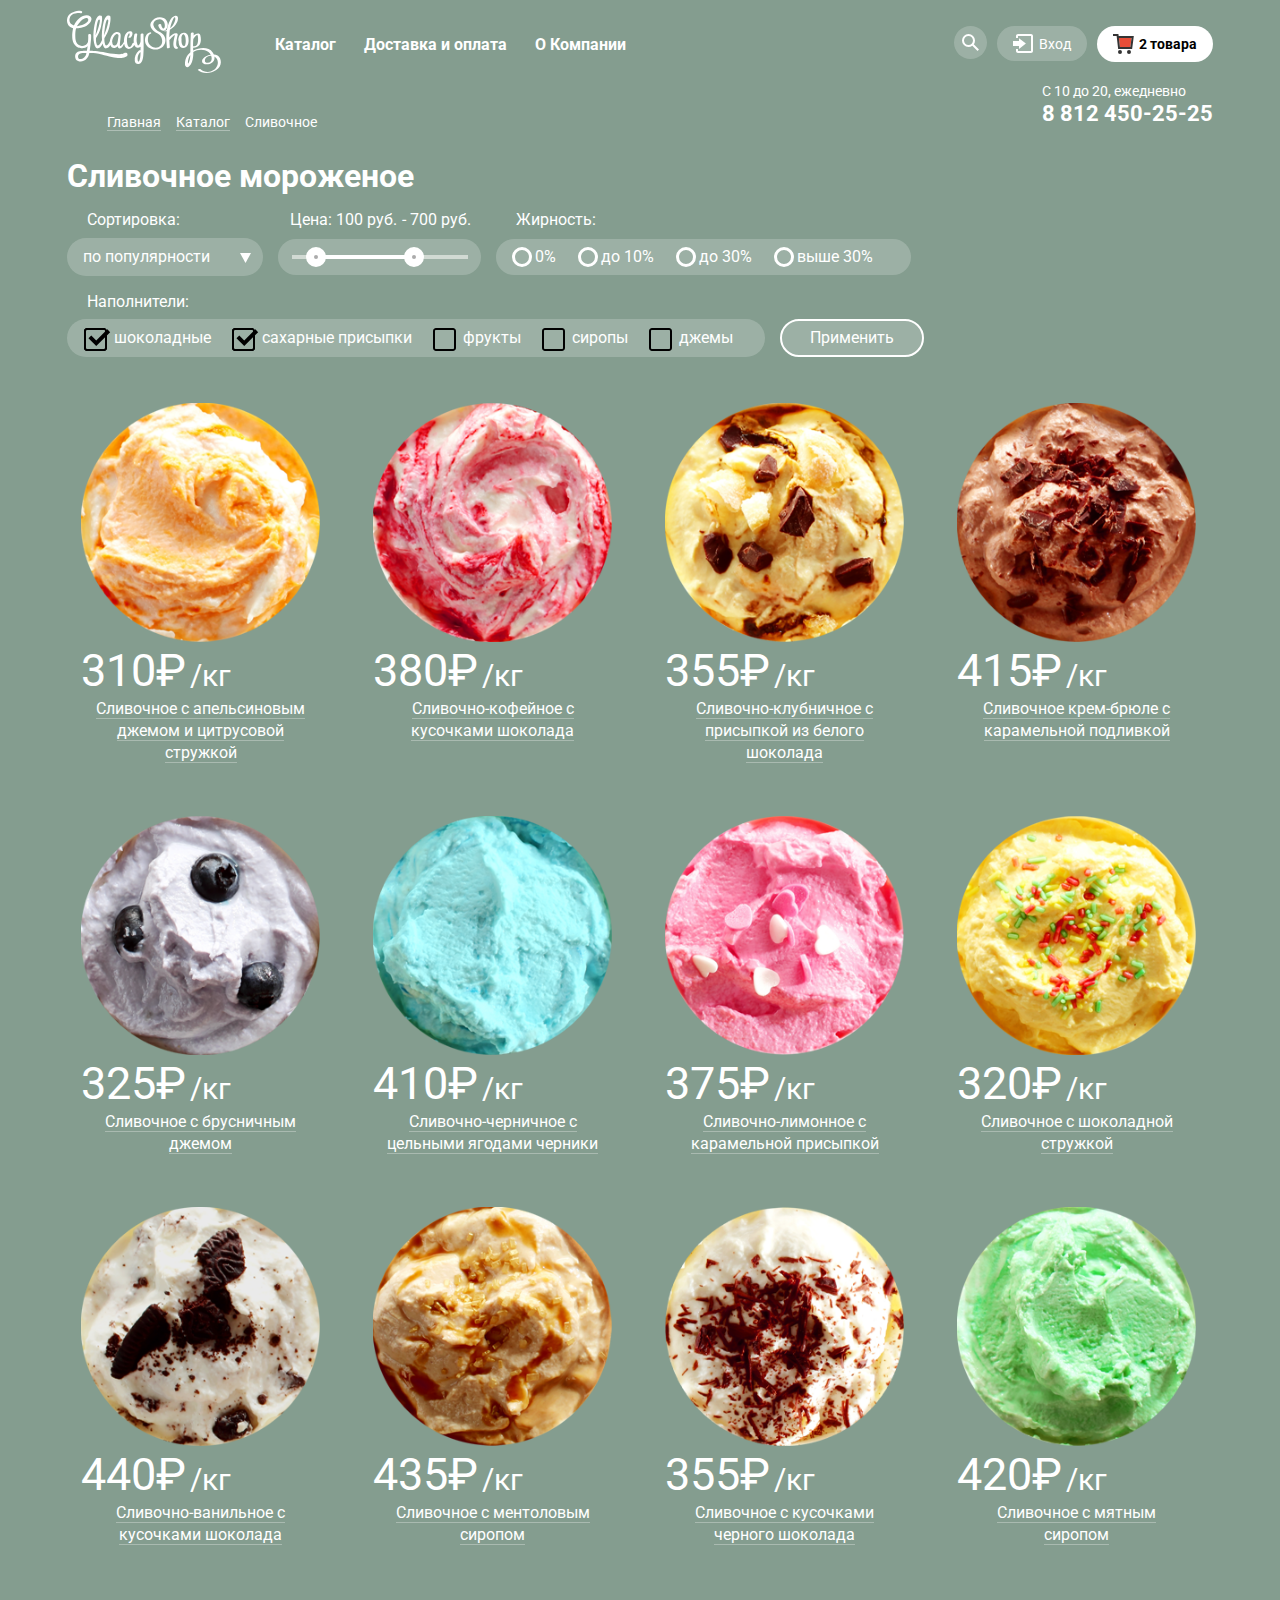
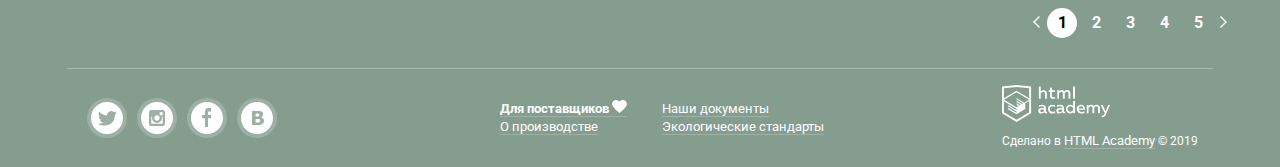
==== commit 896f8d19: "gllacy 3.5" ====
--- a/catalog.html
+++ b/catalog.html
@@ -11,7 +11,7 @@
 	<header>
 		 <div class="container">
                     <nav class="main_navigation">
-                        <a class="main_logo">
+                        <a href="index.html" class="main_logo">
                             <img src="img/logo.svg" width="154" height="64" alt="Gllacy Shop">
                         </a>
                        <ul class="site_navigation">
@@ -40,8 +40,8 @@
                                 </button>
                             </li>
                             <li>
-                                <button class="navigation_button" type="button">
-                                    <svg xmlns="http://www.w3.org/2000/svg" width="21" height="20" viewBox="0 0 21 20"><g><path d="M5.657 2.031L5.422 0H0v2h3.64l1.5 13h13.988l1.699-12.969H5.657zM17.372 13H6.922L5.888 4.031h12.66L17.372 13z"/><circle cx="6.984" cy="18" r="2"/><circle cx="15.984" cy="18" r="2"/></g></svg>Корзина
+                                <button class="navigation_button catalog_navigation_button" type="button">
+                                    <svg xmlns="http://www.w3.org/2000/svg" width="21" height="20" viewBox="0 0 21 20"><path fill="#E84D37" d="M5.888 4.031L6.922 13h10.45l1.176-8.969z"/><circle fill="#343434" cx="6.984" cy="18" r="2"/><circle fill="#343434" cx="15.984" cy="18" r="2"/><path fill="#343434" d="M5.657 2.031L5.422 0H0v2h3.64l1.5 13h13.988l1.699-12.969H5.657zM17.372 13H6.922L5.888 4.031h12.66L17.372 13z"/></svg>2 товара
                                 </button>
                             </li>
                         </ul>
--- a/css/style.css
+++ b/css/style.css
@@ -152,7 +152,7 @@
 .user_navigation li {
 	padding-left: 10px;
 }
-.user_navigation button {
+.navigation_button {
 	font-size: 14px;
 	line-height: 16px;
 	border: none;
@@ -167,6 +167,11 @@
 	fill: #000;
 	color: #000;
 }
+.catalog_navigation_button {
+	font-weight: 700;
+	color: #000;
+	background-color: #fff;
+}
 .navigation_button {
 	padding: 8px 16px;
 	display: inline-flex;
@@ -183,6 +188,25 @@
 }
 .site_search {
 	display: none;
+	position: absolute;
+	top: 9%;
+	right: 28%;
+	width: 340px;
+	height: 85px;
+	padding: 22px 0 0 15px;
+	border-radius: 5px;
+	background-color: #f8f7f4;
+}
+.site_search input {
+	width: 310px;
+	font-size: 14px;
+	padding: 12px;
+	border-radius: 5px;
+	border: 1px solid #d3d3d2;
+}
+.button_search:active
+.site_search {
+	display: block;
 }
 .site_registration {
 	display: none;
@@ -662,20 +686,22 @@
 	position: absolute;	
 	top: 1px;
 	left: -30px;
-	width: 20px;
-	height: 20px;
-	border-radius: 2px;
-	border: 2px solid #fff;
+	background-image: url(../img/checkbox-off.svg);
+	background-repeat: no-repeat;
+	background-position: 0 0;
+	width: 30px;
+	height: 30px;
 }
 .filling_item_list:checked + label::after {
 	content: "";
 	position: absolute;	
-	top: 5px;
-	left: -26px;
-	width: 12px;
-	height: 12px;
-	border-radius: 2px;
-	background-color: #fff;
+	top: 1px;
+	left: -30px;
+	background-image: url(../img/checkbox-on.svg);
+	background-repeat: no-repeat;
+	background-position: 0 0;
+	width: 30px;
+	height: 30px;
 }
 .sorting_btn {
 	width: 144px;
@@ -745,11 +771,13 @@
 	text-align: center;
 }
 .catalog_btn {
-	position: relative;
 	display: flex;
 	justify-content: flex-end;
 	padding-bottom: 30px;
 	border-bottom: 1px solid #a9bbb1;
+}
+.catalog_btn_list {
+	position: relative;
 }
 .catalog_btn_item {
 	display: inline-flex;
@@ -764,18 +792,36 @@
 	text-align: center;
 	color: #fff;
 }
-.catalog_btn_item::before {
-	position: absolute;
-	top: 1%;
-	left: 1%;
-	width: 300px;
-	height: 300px;
-	cursor: pointer;
-	border-top: 2px solid #fff;
-	border-right: 2px solid #fff;
+.catalog_btn_change {
+	color: #000;
+	background-color: #fff;
+}
+.catalog_btn_nav::before {
+	content: "";
+	position: absolute;
+	top: 10px;
+	left: -12px;
+	width: 8px;
+	height: 8px;
+	cursor: pointer;
+	border-top: 1px solid #fff;
+	border-right: 1px solid #fff;
+	transform: rotate(225deg);
+}
+.catalog_btn_nav::after {
+	content: "";
+	position: absolute;
+	top: 10px;
+	right: -12px;
+	width: 8px;
+	height: 8px;
+	cursor: pointer;
+	border-top: 1px solid #fff;
+	border-right: 1px solid #fff;
 	transform: rotate(45deg);
 }
 .catalog_btn_item:hover {
+	color: #fff;
 	background-color: rgba(225, 225, 225, 0.3);
 }
 
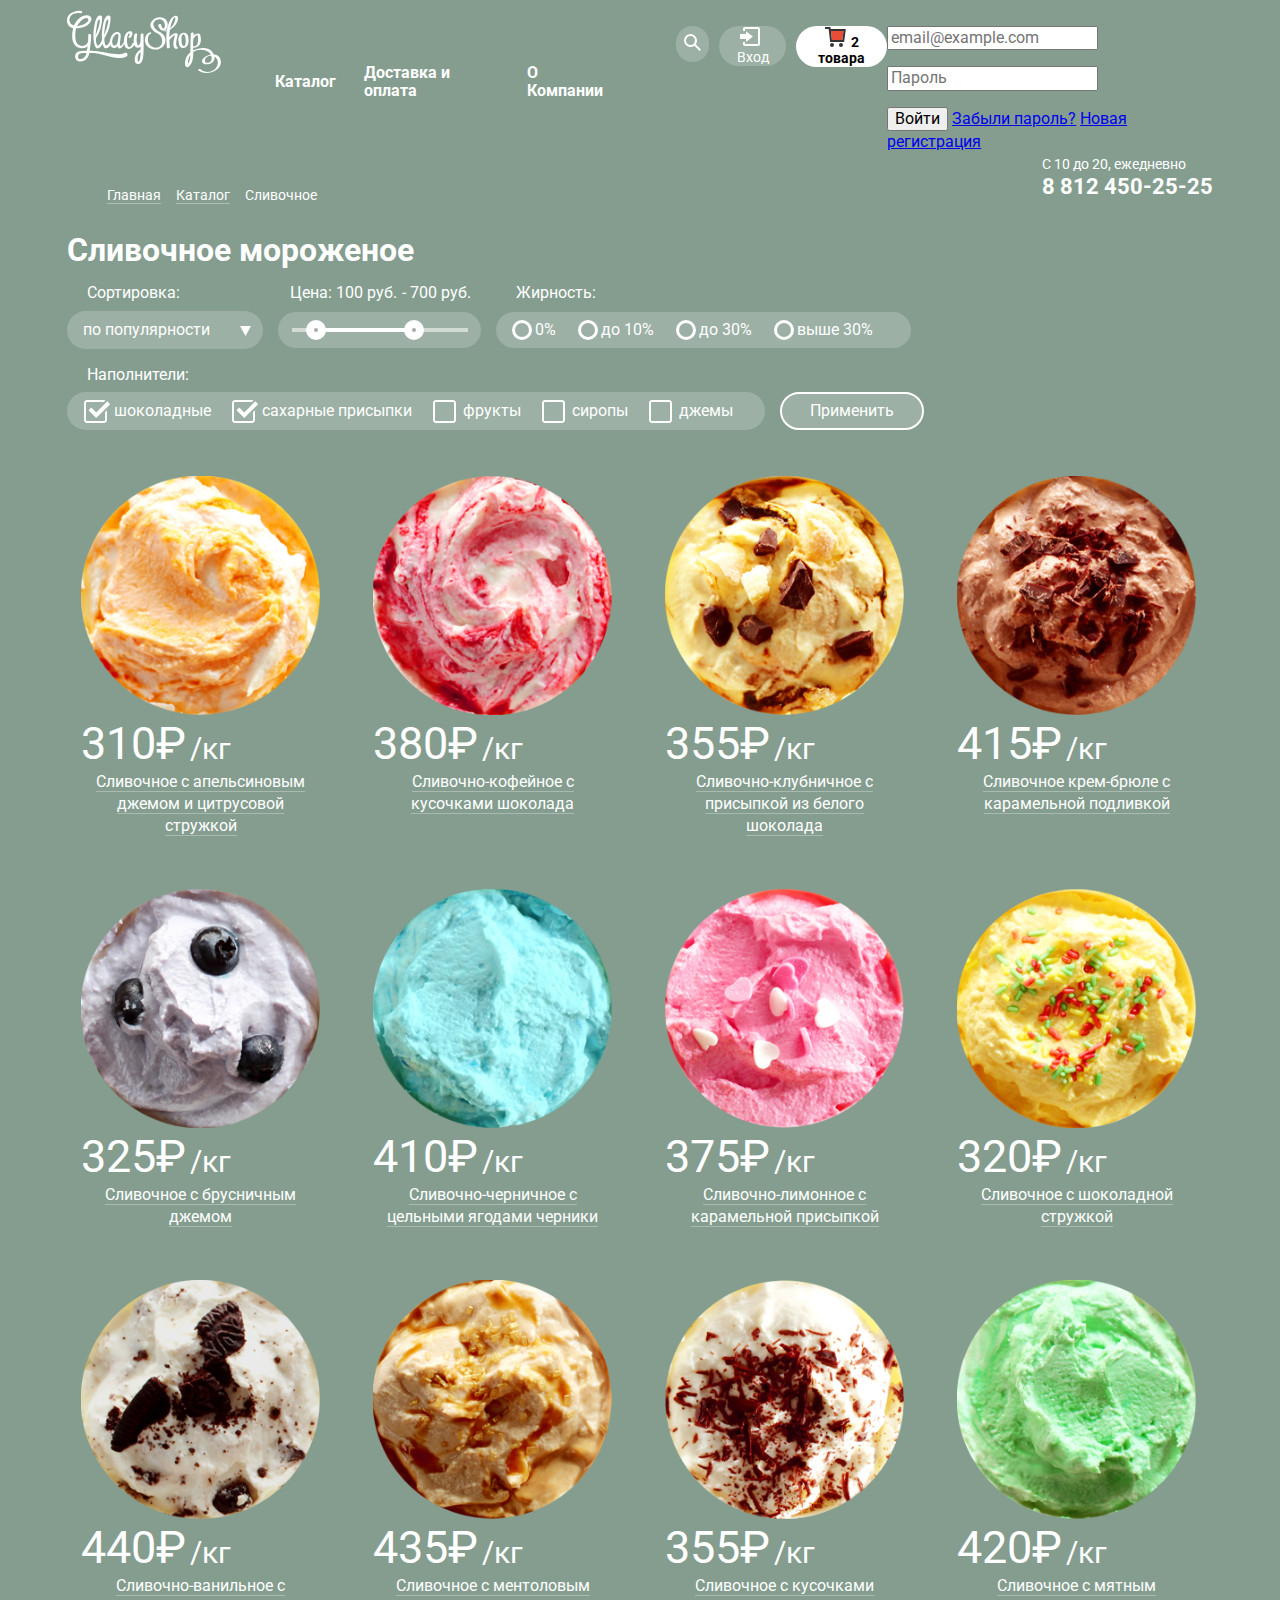
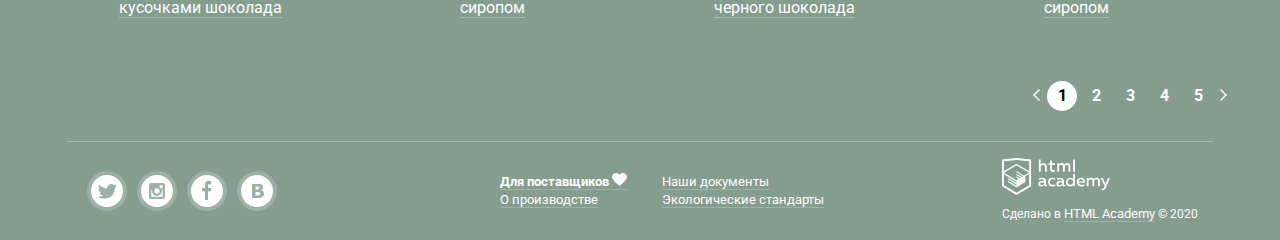
==== commit 9b82539b: "gllacy 3.6" ====
--- a/catalog.html
+++ b/catalog.html
@@ -19,7 +19,7 @@
                                 <a href="#">Каталог</a>
                                 <ul class="site_navigation_menu">
                                     <li class="site_navigation_menu_main"><a href="#">Новинки</a></li>
-                                    <li><a href="#">Сливочное</a></li>
+                                    <li><a href="catalog.html">Сливочное</a></li>
                                     <li><a href="#">Щербеты</a></li>
                                     <li><a href="#">Фруктовый лед</a></li>
                                     <li><a href="#">Меролин</a></li>
@@ -395,7 +395,7 @@
                 </ul>
                 <div class="footer_made">
                     <img src="img/logo-htmlacademy.svg" width="108" height="39" alt="Логотип HTML Academy">
-                    <p>Сделано в <a href="https://htmlacademy.ru/">HTML Academy</a> © 2019</p>
+                    <p>Сделано в <a href="https://htmlacademy.ru/">HTML Academy</a> © 2020</p>
                 </div>
             </footer>
 </body>
--- a/css/style.css
+++ b/css/style.css
@@ -32,6 +32,7 @@
 	text-decoration: none;
 	cursor: pointer;
 	text-shadow: 0 2px 5px rgba(160, 32, 11, 0.76);
+	border: none;
 	border-radius: 50px;
 	padding: 9px 22px;
 	box-shadow: 0 2px 2px rgba(172, 16,0, 0.64);
@@ -163,7 +164,7 @@
 	background-color: rgba(255, 255, 255, 0.2);
 }
 .user_navigation button:hover,
-.user_navigation button:focus{
+.user_navigation button:focus {
 	fill: #000;
 	color: #000;
 }
@@ -172,7 +173,7 @@
 	color: #000;
 	background-color: #fff;
 }
-.navigation_button {
+.registration_button {
 	padding: 8px 16px;
 	display: inline-flex;
 	align-items: center;
@@ -193,7 +194,7 @@
 	right: 28%;
 	width: 340px;
 	height: 85px;
-	padding: 22px 0 0 15px;
+	padding: 22px 0 0 5px;
 	border-radius: 5px;
 	background-color: #f8f7f4;
 }
@@ -204,12 +205,11 @@
 	border-radius: 5px;
 	border: 1px solid #d3d3d2;
 }
-.button_search:active
-.site_search {
+.button_search:hover .site_search {
 	display: block;
 }
 .site_registration {
-	display: none;
+	/*display: none;*/
 }
 
 /*Slider*/
@@ -684,7 +684,7 @@
 .filling_item_list + label::before {
 	content: "";
 	position: absolute;	
-	top: 1px;
+	top: 0;
 	left: -30px;
 	background-image: url(../img/checkbox-off.svg);
 	background-repeat: no-repeat;
@@ -695,7 +695,7 @@
 .filling_item_list:checked + label::after {
 	content: "";
 	position: absolute;	
-	top: 1px;
+	top: 0;
 	left: -30px;
 	background-image: url(../img/checkbox-on.svg);
 	background-repeat: no-repeat;
@@ -703,6 +703,9 @@
 	width: 30px;
 	height: 30px;
 }
+.filling_item_list:checked + label::before {
+content: none;
+}
 .sorting_btn {
 	width: 144px;
 	height: 38px;
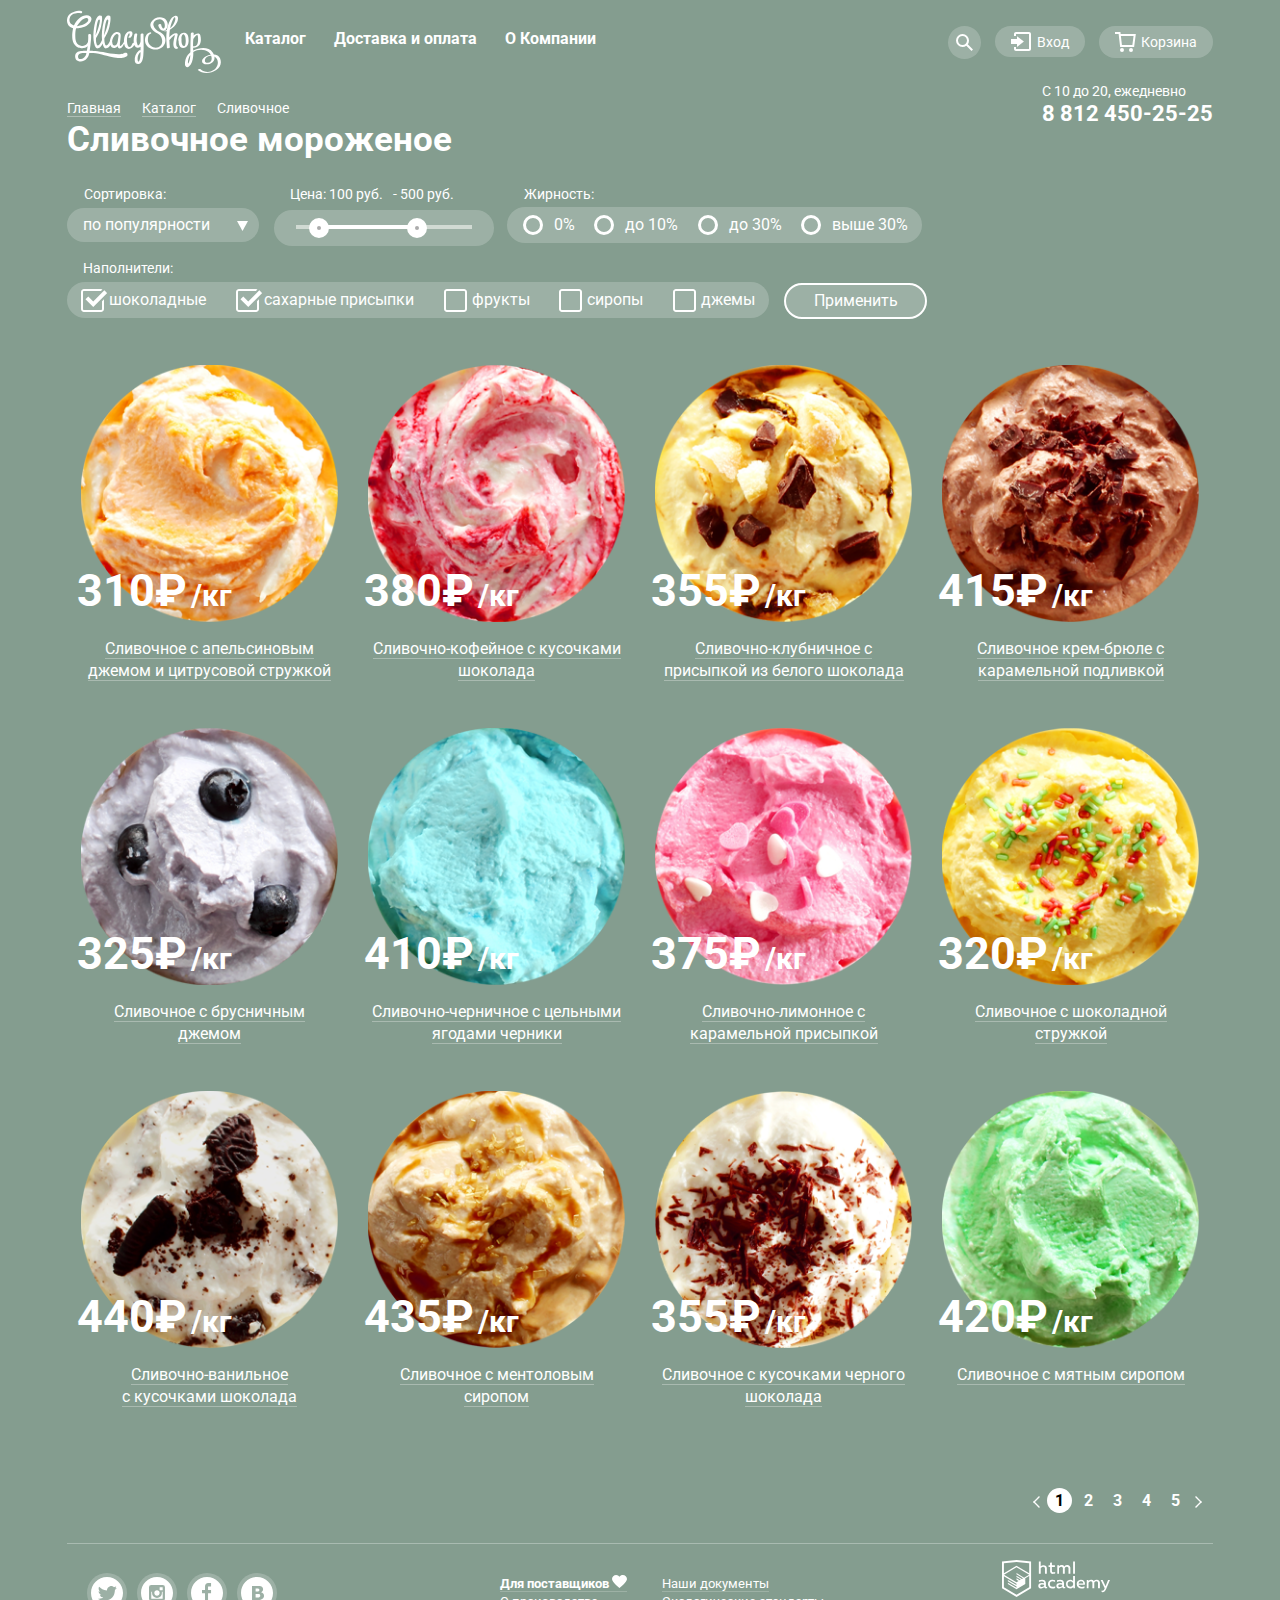
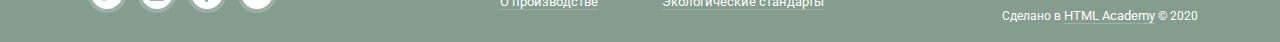
==== commit 311bbabb: "gllacy 3.8" ====
--- a/catalog.html
+++ b/catalog.html
@@ -28,20 +28,32 @@
                             <li class="site_navigation_item"><a href="#">Доставка и оплата</a></li>
                             <li class="site_navigation_item"><a href="#">О Компании</a></li>
                         </ul>
-                        <ul class="user_navigation">
+                         <ul class="user_navigation">
                             <li>
                                 <button class="navigation_button button_search" type="button">
                                    <svg xmlns="http://www.w3.org/2000/svg" xmlns:xlink="http://www.w3.org/1999/xlink" width="17" height="17" viewBox="0 0 17 17"><path d="M16.958 15.527L11.75 10.32A6.455 6.455 0 0 0 13 6.5 6.5 6.5 0 1 0 6.5 13a6.465 6.465 0 0 0 3.839-1.263l5.205 5.204 1.414-1.414zM6.5 11C4.019 11 2 8.981 2 6.5S4.019 2 6.5 2 11 4.019 11 6.5 8.981 11 6.5 11z"/></svg>
+                                   <form class="site_search" action="https://echo.htmlacademy.ru">
+                                        <input type="text" name="search" placeholder="Крем-брюле">
+                                    </form>
+                                </button>
+                            </li>
+                            <li>
+                                <button class="navigation_button site_registration_form" type="button">
+                                    <svg xmlns="http://www.w3.org/2000/svg" xmlns:xlink="http://www.w3.org/1999/xlink" width="21" height="19" viewBox="0 0 21 19"><g><path d="M6 14.875L12.917 9.5 6 4.125v2.917H-.042v4.917H6z"/><path d="M18 0H5C3.9 0 3 .9 3 2v2h2V2h13v15H5v-2H3v2c0 1.1.9 2 2 2h13c1.1 0 2-.9 2-2V2c0-1.1-.9-2-2-2z"/></g></svg>Вход
+                                    <form class="site_registration" action="https://echo.htmlacademy.ru" method="post">
+                                    <input type="email" name="email" placeholder="email@example.com">
+                                    <input type="password" name="password" placeholder="Пароль">
+                                    <a href="#" class="button" type="submit">Войти</a>
+                                    <div class="registration_links">
+                                        <a href="#">Забыли пароль?</a>
+                                        <a href="#">Новая регистрация</a>
+                                    </div>
+                                </form>
                                 </button>
                             </li>
                             <li>
                                 <button class="navigation_button" type="button">
-                                    <svg xmlns="http://www.w3.org/2000/svg" xmlns:xlink="http://www.w3.org/1999/xlink" width="21" height="19" viewBox="0 0 21 19"><g><path d="M6 14.875L12.917 9.5 6 4.125v2.917H-.042v4.917H6z"/><path d="M18 0H5C3.9 0 3 .9 3 2v2h2V2h13v15H5v-2H3v2c0 1.1.9 2 2 2h13c1.1 0 2-.9 2-2V2c0-1.1-.9-2-2-2z"/></g></svg>Вход
-                                </button>
-                            </li>
-                            <li>
-                                <button class="navigation_button catalog_navigation_button" type="button">
-                                    <svg xmlns="http://www.w3.org/2000/svg" width="21" height="20" viewBox="0 0 21 20"><path fill="#E84D37" d="M5.888 4.031L6.922 13h10.45l1.176-8.969z"/><circle fill="#343434" cx="6.984" cy="18" r="2"/><circle fill="#343434" cx="15.984" cy="18" r="2"/><path fill="#343434" d="M5.657 2.031L5.422 0H0v2h3.64l1.5 13h13.988l1.699-12.969H5.657zM17.372 13H6.922L5.888 4.031h12.66L17.372 13z"/></svg>2 товара
+                                    <svg xmlns="http://www.w3.org/2000/svg" width="21" height="20" viewBox="0 0 21 20"><g><path d="M5.657 2.031L5.422 0H0v2h3.64l1.5 13h13.988l1.699-12.969H5.657zM17.372 13H6.922L5.888 4.031h12.66L17.372 13z"/><circle cx="6.984" cy="18" r="2"/><circle cx="15.984" cy="18" r="2"/></g></svg>Корзина
                                 </button>
                             </li>
                         </ul>
@@ -109,7 +121,7 @@
 			</p>
 		</div>
 
-		<h1>Сливочное мороженое</h1>
+		<h1 class="sorting_title">Сливочное мороженое</h1>
 
 		<form class="sorting_menu" action="">
 			<div>
@@ -129,7 +141,7 @@
 				<div class="range_filter">
 					<div class="price_control">
 						<label class="min_value">Цена: 100 руб.<input type="number" name="min_value"></label>
-						<label class="max_value">- 700 руб.<input type="number" name="max_value"></label>
+						<label class="max_value">- 500 руб.<input type="number" name="max_value"></label>
 					</div>
 					<div class="range_control">
 						<div class="scale">
@@ -197,7 +209,7 @@
 				<li class="shop_list_item">
 					<a href="#">
 						<img src="img/ice1.png" width="267" height="267" alt="Ice">
-						<div>
+						<div class="shop_list_data">
 							<span class="shop_list_price">310₽</span>
 							<span class="shop_list_weight">/кг</span>
 						</div>
@@ -209,7 +221,7 @@
 				<li class="shop_list_item">
 					<a href="#">
 						<img src="img/ice2.png" width="267" height="267" alt="Ice">
-						<div>
+						<div class="shop_list_data">
 							<span class="shop_list_price">380₽</span>
 							<span class="shop_list_weight">/кг</span>
 						</div>
@@ -221,7 +233,7 @@
 				<li class="shop_list_item">
 					<a href="#">
 						<img src="img/ice3.png" width="267" height="267" alt="Ice">
-						<div>
+						<div class="shop_list_data">
 							<span class="shop_list_price">355₽</span>
 							<span class="shop_list_weight">/кг</span>
 						</div>
@@ -233,7 +245,7 @@
 				<li class="shop_list_item">
 					<a href="#">
 						<img src="img/ice4.png" width="267" height="267" alt="Ice">
-						<div>
+						<div class="shop_list_data">
 							<span class="shop_list_price">415₽</span>
 							<span class="shop_list_weight">/кг</span>
 						</div>
@@ -245,7 +257,7 @@
 				<li class="shop_list_item">
 					<a href="#">
 						<img src="img/ice5.png" width="267" height="267" alt="Ice">
-						<div>
+						<div class="shop_list_data">
 							<span class="shop_list_price">325₽</span>
 							<span class="shop_list_weight">/кг</span>
 						</div>
@@ -257,7 +269,7 @@
 				<li class="shop_list_item">
 					<a href="#">
 						<img src="img/ice6.png" width="267" height="267" alt="Ice">
-						<div>
+						<div class="shop_list_data">
 							<span class="shop_list_price">410₽</span>
 							<span class="shop_list_weight">/кг</span>
 						</div>
@@ -269,7 +281,7 @@
 				<li class="shop_list_item">
 					<a href="#">
 						<img src="img/ice7.png" width="267" height="267" alt="Ice">
-						<div>
+						<div class="shop_list_data">
 							<span class="shop_list_price">375₽</span>
 							<span class="shop_list_weight">/кг</span>
 						</div>
@@ -281,7 +293,7 @@
 				<li class="shop_list_item">
 					<a href="#">
 						<img src="img/ice8.png" width="267" height="267" alt="Ice">
-						<div>
+						<div class="shop_list_data">
 							<span class="shop_list_price">320₽</span>
 							<span class="shop_list_weight">/кг</span>
 						</div>
@@ -293,19 +305,19 @@
 				<li class="shop_list_item">
 					<a href="#">
 						<img src="img/ice9.png" width="267" height="267" alt="Ice">
-						<div>
+						<div class="shop_list_data">
 							<span class="shop_list_price">440₽</span>
 							<span class="shop_list_weight">/кг</span>
 						</div>
 						<div class="shop_list_text">
-							<h3>Сливочно-ванильное с кусочками шоколада</h3>
+							<h3>Сливочно-ванильное<br>с кусочками шоколада</h3>
 						</div>
 					</a>
 				</li>
 				<li class="shop_list_item">
 					<a href="#">
 						<img src="img/ice10.png" width="267" height="267" alt="Ice">
-						<div>
+						<div class="shop_list_data">
 							<span class="shop_list_price">435₽</span>
 							<span class="shop_list_weight">/кг</span>
 						</div>
@@ -317,7 +329,7 @@
 				<li class="shop_list_item">
 					<a href="#">
 						<img src="img/ice11.png" width="267" height="267" alt="Ice">
-						<div>
+						<div class="shop_list_data">
 							<span class="shop_list_price">355₽</span>
 							<span class="shop_list_weight">/кг</span>
 						</div>
@@ -329,12 +341,12 @@
 				<li class="shop_list_item">
 					<a href="#">
 						<img src="img/ice12.png" width="267" height="267" alt="Ice">
-						<div>
+						<div class="shop_list_data">
 							<span class="shop_list_price">420₽</span>
 							<span class="shop_list_weight">/кг</span>
 						</div>
 						<div class="shop_list_text">
-							<h3>Сливочное с мятным<br>сиропом</h3>
+							<h3>Сливочное с мятным сиропом</h3>
 						</div>
 					</a>
 				</li>
--- a/css/style.css
+++ b/css/style.css
@@ -61,13 +61,15 @@
 }
 .site_navigation {
 	display: flex;
-	align-items: center;
 	list-style: none;
 	font-size: 16px;
 	font-weight: 700;
 	line-height: 18px;
+	padding: 10px 10px;
+	margin: 0;
 }
 .site_navigation_item {
+	height: 37px;
 	padding: 10px 14px;
 	position: relative;
 	align-items: center;
@@ -80,7 +82,7 @@
 	color: #fff;
 }
 .site_navigation li:hover {
-	border-radius: 15px;
+	border-radius: 20px;
 	cursor: pointer;
 	background-color: #fff;
 }
@@ -151,11 +153,14 @@
 	list-style: none;
 }
 .user_navigation li {
-	padding-left: 10px;
+	padding-left: 14px;
 }
 .navigation_button {
 	font-size: 14px;
 	line-height: 16px;
+	padding: 6px 16px;
+	display: inline-flex;
+	align-items: center;
 	border: none;
 	border-radius: 50px;
 	cursor: pointer;
@@ -173,11 +178,6 @@
 	color: #000;
 	background-color: #fff;
 }
-.registration_button {
-	padding: 8px 16px;
-	display: inline-flex;
-	align-items: center;
-}
 .navigation_button svg {
 	margin-right: 5px;
 }
@@ -190,7 +190,7 @@
 .site_search {
 	display: none;
 	position: absolute;
-	top: 9%;
+	top: 70px;
 	right: 28%;
 	width: 340px;
 	height: 85px;
@@ -198,6 +198,16 @@
 	border-radius: 5px;
 	background-color: #f8f7f4;
 }
+.site_search::before {
+	content: "";
+	display: block;
+	position: absolute;
+	top: -10px;
+	left: 0;
+	width: 340px;
+	height: 10px;
+	background-color: rgba(225, 225, 225, 0);
+}
 .site_search input {
 	width: 310px;
 	font-size: 14px;
@@ -208,8 +218,50 @@
 .button_search:hover .site_search {
 	display: block;
 }
+.site_registration_form:hover 
 .site_registration {
-	/*display: none;*/
+	display: block;
+}
+.site_registration {
+	position: absolute;
+	top: 73px;
+	right: 353px;
+	display: none;
+	width: 280px;
+	height: 215px;
+	padding: 20px;
+	border-radius: 5px;
+	background-color: #f8f7f4;
+}
+.site_registration::before {
+	content: "";
+	display: block;
+	position: absolute;
+	top: -13px;
+	left: 0;
+	width: 280px;
+	height: 15px;
+	/*background-color: red;*/
+	background-color: rgba(225, 225, 225, 0);
+}
+.site_registration input {
+	width: 240px;
+	height: 40px;
+	font-size: 14px;
+	border-radius: 5px;
+	padding: 0 15px;
+	margin-bottom: 20px;
+	border: 1px solid #d3d3d2;
+}
+.registration_links {
+	display: inline-block;
+	font-size: 14px;
+	line-height: 24px;
+	width: 128px;
+	margin-left: 12px;
+}
+.registration_links a {
+	color: #000;
 }
 
 /*Slider*/
@@ -493,9 +545,11 @@
 	list-style: none;
 	font-size: 14px;
 	line-height: 16px;
+	padding: 0;
+	margin: 0;
 }
 .crumbs li {
-	padding: 20px 15px 0 0;
+	padding: 20px 21px 0 0;
 }
 .crumbs a {
 	color: #fff;
@@ -522,28 +576,35 @@
 	text-indent: 1px;
 	text-overflow: '';
 }
+.sorting_title {
+	font-size: 35px;
+	margin: 2px 0 32px 0;
+}
 .sorting_menu {
 	display: flex;
 	flex-wrap: wrap;
 	max-width: 872px;
 	margin-bottom: 40px;
 }
+.sorting_menu label {
+	font-size: 14px;
+}
 .sorting {
 	position: relative;
 	margin: 0;
 }
 .sorting_label {
-	padding-left: 20px;
+	padding-left: 17px;
 }
 .sorting svg {
 	position: absolute;
-	top: 48%;
+	top: 44%;
 	left: 82%;
 	fill: #fff;
 }
 .sorting_list {
-	margin: 7px 15px 0 0;
-	padding: 10px 37px 10px 15px;
+	margin: 3px 15px 0 0;
+	padding: 8px 33px 8px 15px;
 	border: none;
 	border-radius: 50px;
 	color: #fff;
@@ -562,7 +623,7 @@
 }
 .price_control {
 	font-size: 0px;
-	padding-left: 12px;
+	padding-left: 16px;
 }
 .price_control input {
 	width: 100px;
@@ -570,10 +631,10 @@
 }
 .price_control label {
 	display: inline-block;
-	font-size: 16px;
+	font-size: 14px;
 }
 .min_value {
-	width: 112px;
+	width: 103px;
 }
 .max_value {
 	width: 70px;
@@ -583,9 +644,10 @@
 }
 .range_control {
 	position: relative;
+	width: 220px;
 	height: 36px;
-	margin: 3px 15px 0 0;
-	padding: 16px 14px 0 14px;
+	/*margin: 0 15px;*/
+	padding: 15px 22px;
 	border-radius: 50px;
 	background-color: rgba(255, 255, 255, 0.2);
 }
@@ -603,7 +665,7 @@
 .toggle {
 	position: absolute;
 	top: 8px;
-	left: 28px;
+	left: 35px;
 	width: 20px;
 	height: 20px;
 	border-radius: 50px;
@@ -612,26 +674,29 @@
 	background-color: #ababab;
 }
 .toggle_max {
-	left: 126px;
+	left: 133px;
 }
 .fat {
 	width: 415px;
 	display: flex;
+	justify-content: space-between;
 	list-style: none;
-	margin: 8px 0 0 0;
+	margin: 2px 0 0 15px;
 	padding: 7px 14px;
 	align-items: center;
 	border-radius: 50px;
 	background-color: rgba(255, 255, 255, 0.2);
 }
 .fat_label {
-	padding-left: 20px;
+	padding-left: 32px;
 }
 .fat_item {
 	position: relative;
-	padding: 0 20px 0 25px;
+	
 }
 .fat_item label {
+	font-size: 16px;
+	padding: 0 0 0 33px;
 	position: relative;
 }
 .fat_item_list {
@@ -644,7 +709,7 @@
 	content: "";
 	position: absolute;
 	top: 0;
-	left:-23px;
+	left: 2px;
 	width: 20px;
 	height: 20px;
 	border-radius: 50px;
@@ -654,62 +719,67 @@
 	content: "";
 	position: absolute;
 	top: 6px;
-	left: -17px;
+	left: 8px;
 	width: 8px;
 	height: 8px;
 	border-radius: 50px;
 	background-color: #fff;
 }
 .filling {
-	margin: 15px 0 0 0;
+	margin: 11px 0 0 0;
 }
 .filling_label {
-	padding-left: 20px;
+	padding-left: 16px;
 }
 .filling_inner {
-	display: flex;
+	width: 702px;
+	display: flex;
+	justify-content: space-between;
 	list-style: none;
-	padding: 8px 14px;
-	margin: 6px 15px 0 0;
+	padding: 7px 14px;
+	margin: 3px 15px 0 0;
 	border-radius: 50px;
 	background-color: rgba(255, 255, 255, 0.2);
 }
 .filling_item {
 	position: relative;
-	margin: 0 18px 0 33px;
+	/*margin: 0 17px 0 35px;*/
+	
 }
 .filling_item label {
-	cursor: pointer;
+	font-size: 16px;
+	cursor: pointer;
+	padding-left: 28px;
 }
 .filling_item_list + label::before {
 	content: "";
 	position: absolute;	
 	top: 0;
-	left: -30px;
+	left: 0;
 	background-image: url(../img/checkbox-off.svg);
 	background-repeat: no-repeat;
 	background-position: 0 0;
-	width: 30px;
-	height: 30px;
+	width: 23px;
+	height: 23px;
 }
 .filling_item_list:checked + label::after {
 	content: "";
 	position: absolute;	
 	top: 0;
-	left: -30px;
+	left: 0;
 	background-image: url(../img/checkbox-on.svg);
 	background-repeat: no-repeat;
 	background-position: 0 0;
-	width: 30px;
-	height: 30px;
+	width: 26px;
+	height: 26px;
 }
 .filling_item_list:checked + label::before {
 content: none;
 }
 .sorting_btn {
-	width: 144px;
-	height: 38px;
-	margin-top: 43px;
+	width: 143px;
+	height: 36px;
+	margin-top: 37px;
 	border-radius: 50px;
 	cursor: pointer;
 	border: 2px solid #fff;
@@ -727,20 +797,19 @@
 }
 
 
-.shop_list {
-	width: 1143px;
-}
 .shop_list ul {
 	display: flex;
 	justify-content: space-between;
 	flex-wrap: wrap;
 	list-style: none;
 	padding: 0;
+	margin-bottom: 40px;
 }
 .shop_list_item{
-	width: 267px;
+	position: relative;
+	width: 285px;
 	padding: 6px 14px;
-	margin-bottom: 40px;
+	margin-bottom: 34px;
 	border-radius: 5px;
 }
 .shop_list_item a{
@@ -762,6 +831,12 @@
 	font-weight: 400;
 	border-bottom: 1px solid rgba(255, 255, 255, 0.3);
 }
+.shop_list_data {
+	position: absolute;
+	bottom: 70px;
+	left: 10px;
+	font-weight: 700;
+}
 .shop_list_price {
 	font-size: 45px;
 	line-height: 45px;
@@ -772,11 +847,12 @@
 }
 .shop_list_text {
 	text-align: center;
+	margin-top: 10px;
 }
 .catalog_btn {
 	display: flex;
 	justify-content: flex-end;
-	padding-bottom: 30px;
+	padding: 0 25px 30px 0;
 	border-bottom: 1px solid #a9bbb1;
 }
 .catalog_btn_list {
@@ -787,8 +863,8 @@
 	justify-content: center;
 	align-items: center;
 	font-weight: 700;
-	width: 30px;
-	height: 30px;
+	width: 25px;
+	height: 25px;
 	cursor: pointer;
 	border-radius: 50px;
 	text-decoration: none;
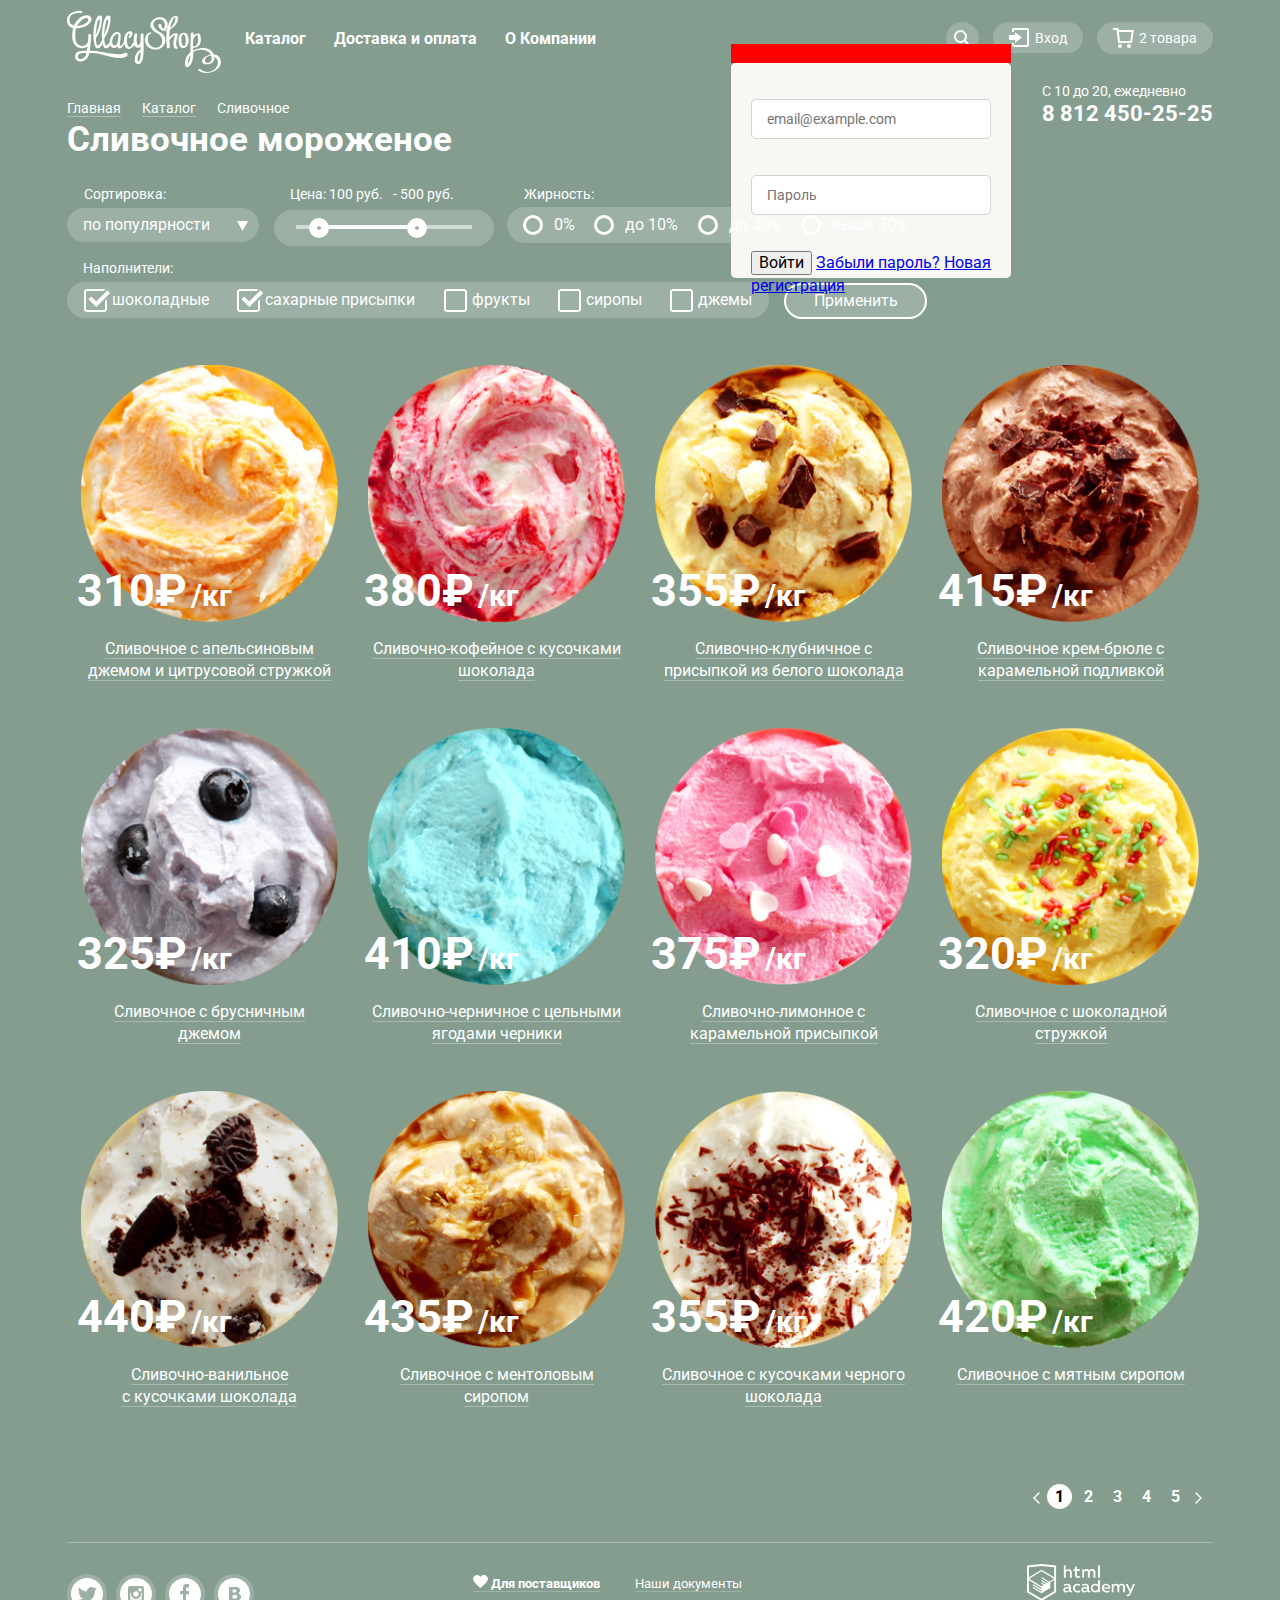
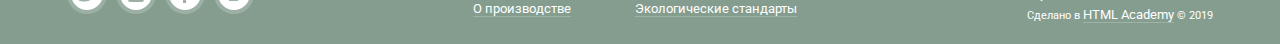
==== commit eb68b106: "gllacy 3.9" ====
--- a/catalog.html
+++ b/catalog.html
@@ -53,7 +53,7 @@
                             </li>
                             <li>
                                 <button class="navigation_button" type="button">
-                                    <svg xmlns="http://www.w3.org/2000/svg" width="21" height="20" viewBox="0 0 21 20"><g><path d="M5.657 2.031L5.422 0H0v2h3.64l1.5 13h13.988l1.699-12.969H5.657zM17.372 13H6.922L5.888 4.031h12.66L17.372 13z"/><circle cx="6.984" cy="18" r="2"/><circle cx="15.984" cy="18" r="2"/></g></svg>Корзина
+                                    <svg xmlns="http://www.w3.org/2000/svg" width="21" height="20" viewBox="0 0 21 20"><g><path d="M5.657 2.031L5.422 0H0v2h3.64l1.5 13h13.988l1.699-12.969H5.657zM17.372 13H6.922L5.888 4.031h12.66L17.372 13z"/><circle cx="6.984" cy="18" r="2"/><circle cx="15.984" cy="18" r="2"/></g></svg>2 товара
                                 </button>
                             </li>
                         </ul>
@@ -367,48 +367,49 @@
 	</main>
 
 	<footer class="container">
-                <ul class="social">
-                    <li>
-                        <a href="#"><span class="visually_hidden">Twitter</span>
-                          <svg xmlns="http://www.w3.org/2000/svg" width="32" height="32" viewBox="0 0 32 32"><path d="M16 0C7.164 0 0 7.164 0 16c0 8.837 7.164 16 16 16 8.837 0 16-7.163 16-16 0-8.836-7.163-16-16-16zm7.944 12.809c-.251 6.516-3.463 10.832-10.992 10.702h-.486c-.447 0-4.543-.443-5.344-1.823 2.479.19 4.247-.406 5.12-1.136-1.048-.289-2.923-.461-3.251-2.848.384.104.618.221 1.299.113-1.307-.824-2.758-1.519-2.679-3.643.311.317 1.164.518 1.46.457-.768-.233-2.149-3.244-.974-4.781 1.984 1.79 4.075 3.482 7.804 3.643.227-2.214 1.24-3.699 3.168-4.325 1.84-.479 3.255.26 3.901 1.138.737-.224 1.453-.466 2.193-.685-.004.833-.569 1.463-.935 1.709.747.165 1.423-.475 1.423-.475-.184.963-1.094 1.725-1.707 1.954z"/></svg>
-                        </a>
-                    </li>
-                    <li>
-                        <a href="#"><span class="visually_hidden">Instagram</span>
-                          <svg xmlns="http://www.w3.org/2000/svg" width="32" height="32" viewBox="0 0 32 32"><g><path d="M20.916 16a4.938 4.938 0 1 1-9.877 0c0-.394.051-.773.138-1.14h-.897v6.838h11.396V14.86h-.897c.086.367.137.746.137 1.14z"/><path d="M15.978 18.659c1.466 0 2.659-1.193 2.659-2.659s-1.193-2.659-2.659-2.659c-1.466 0-2.659 1.193-2.659 2.659s1.192 2.659 2.659 2.659zM18.637 10.302h3.039v3.039h-3.039z"/><path d="M16 0C7.164 0 0 7.164 0 16c0 8.837 7.164 16 16 16 8.837 0 16-7.163 16-16 0-8.836-7.163-16-16-16zm7.955 21.698a2.285 2.285 0 0 1-2.279 2.279H10.279A2.285 2.285 0 0 1 8 21.698V10.302a2.286 2.286 0 0 1 2.279-2.279h11.396a2.286 2.286 0 0 1 2.279 2.279v11.396z"/></g></svg>
-                        </a>
-                    </li>
-                    <li>
-                        <a href="#"><span class="visually_hidden">Facebook</span>
-                          <svg xmlns="http://www.w3.org/2000/svg" width="32" height="32" viewBox="0 0 32 32"><path d="M16 0C7.164 0 0 7.163 0 16s7.164 16 16 16c8.837 0 16-7.164 16-16S24.837 0 16 0zm4.062 9.455h-3.021v3.444h3.021v3.445h-3.021v8.61H14.02v-8.61H11v-3.445h3.021V9.455c0-1.902 1.353-3.445 3.021-3.445h3.021v3.445z"/></svg>
-                        </a>
-                    </li>
-                    <li>
-                        <a href="#"><span class="visually_hidden">Vkontacte</span>
-                          <svg xmlns="http://www.w3.org/2000/svg" width="32" height="32" viewBox="0 0 32 32"><g><path d="M16.637 14.495c.402-.019.719-.082.951-.188.326-.145.54-.33.641-.559.101-.229.15-.496.15-.797 0-.232-.058-.465-.174-.697-.116-.232-.322-.405-.617-.517-.264-.1-.592-.155-.984-.165a76.242 76.242 0 0 0-1.652-.014h-.339v2.965h.565c.571 0 1.057-.009 1.459-.028zM18.118 17.084c-.282-.081-.672-.125-1.166-.132a127.97 127.97 0 0 0-1.55-.009h-.79v3.493h.264c1.014 0 1.74-.003 2.18-.009a3.2 3.2 0 0 0 1.212-.245c.377-.157.633-.364.774-.625s.214-.562.214-.9c0-.446-.088-.788-.261-1.03-.17-.241-.464-.423-.877-.543z"/><path d="M16 0C7.164 0 0 7.164 0 16c0 8.837 7.164 16 16 16 8.837 0 16-7.163 16-16 0-8.836-7.163-16-16-16zm6.602 20.531a3.73 3.73 0 0 1-1.124 1.327c-.552.415-1.161.71-1.823.886s-1.501.264-2.519.264h-6.121V8.987h5.443c1.13 0 1.957.038 2.48.113a5.126 5.126 0 0 1 1.561.5c.533.27.929.632 1.189 1.087.26.455.392.975.392 1.558 0 .678-.179 1.278-.536 1.795-.358.518-.863.92-1.517 1.208v.075c.917.182 1.642.559 2.179 1.13.537.571.807 1.325.807 2.261 0 .678-.138 1.283-.411 1.817z"/></g></svg>
-                        </a>
-                    </li>
-                </ul>
-                <ul class="footer_about">
-                    <li>
-                        <a class="about_for" href="#">Для поставщиков
-                            <svg xmlns="http://www.w3.org/2000/svg" width="15" height="13" viewBox="0 0 15 13"><path d="M10.799 0c-1.35 0-2.551.65-3.3 1.661A4.097 4.097 0 0 0 4.199 0C1.875 0 0 1.806 0 4.044 0 7.223 7.499 13 7.499 13s7.499-5.777 7.499-8.956C14.998 1.806 13.123 0 10.799 0z"/></svg>
-                        </a>
-                    </li>
-                    <li>
-                        <a href="#">Наши документы</a>
-                    </li>
-                    <li>
-                        <a href="#">О производстве</a>
-                    </li>
-                    <li>
-                        <a href="#">Экологические стандарты</a>
-                    </li>
-                </ul>
-                <div class="footer_made">
-                    <img src="img/logo-htmlacademy.svg" width="108" height="39" alt="Логотип HTML Academy">
-                    <p>Сделано в <a href="https://htmlacademy.ru/">HTML Academy</a> © 2020</p>
-                </div>
-            </footer>
+        <ul class="social">
+            <li>
+                <a href="#"><span class="visually_hidden">Twitter</span>
+                  <svg xmlns="http://www.w3.org/2000/svg" width="32" height="32" viewBox="0 0 32 32"><path d="M16 0C7.164 0 0 7.164 0 16c0 8.837 7.164 16 16 16 8.837 0 16-7.163 16-16 0-8.836-7.163-16-16-16zm7.944 12.809c-.251 6.516-3.463 10.832-10.992 10.702h-.486c-.447 0-4.543-.443-5.344-1.823 2.479.19 4.247-.406 5.12-1.136-1.048-.289-2.923-.461-3.251-2.848.384.104.618.221 1.299.113-1.307-.824-2.758-1.519-2.679-3.643.311.317 1.164.518 1.46.457-.768-.233-2.149-3.244-.974-4.781 1.984 1.79 4.075 3.482 7.804 3.643.227-2.214 1.24-3.699 3.168-4.325 1.84-.479 3.255.26 3.901 1.138.737-.224 1.453-.466 2.193-.685-.004.833-.569 1.463-.935 1.709.747.165 1.423-.475 1.423-.475-.184.963-1.094 1.725-1.707 1.954z"/></svg>
+                </a>
+            </li>
+            <li>
+                <a href="#"><span class="visually_hidden">Instagram</span>
+                  <svg xmlns="http://www.w3.org/2000/svg" width="32" height="32" viewBox="0 0 32 32"><g><path d="M20.916 16a4.938 4.938 0 1 1-9.877 0c0-.394.051-.773.138-1.14h-.897v6.838h11.396V14.86h-.897c.086.367.137.746.137 1.14z"/><path d="M15.978 18.659c1.466 0 2.659-1.193 2.659-2.659s-1.193-2.659-2.659-2.659c-1.466 0-2.659 1.193-2.659 2.659s1.192 2.659 2.659 2.659zM18.637 10.302h3.039v3.039h-3.039z"/><path d="M16 0C7.164 0 0 7.164 0 16c0 8.837 7.164 16 16 16 8.837 0 16-7.163 16-16 0-8.836-7.163-16-16-16zm7.955 21.698a2.285 2.285 0 0 1-2.279 2.279H10.279A2.285 2.285 0 0 1 8 21.698V10.302a2.286 2.286 0 0 1 2.279-2.279h11.396a2.286 2.286 0 0 1 2.279 2.279v11.396z"/></g></svg>
+                </a>
+            </li>
+            <li>
+                <a href="#"><span class="visually_hidden">Facebook</span>
+                  <svg xmlns="http://www.w3.org/2000/svg" width="32" height="32" viewBox="0 0 32 32"><path d="M16 0C7.164 0 0 7.163 0 16s7.164 16 16 16c8.837 0 16-7.164 16-16S24.837 0 16 0zm4.062 9.455h-3.021v3.444h3.021v3.445h-3.021v8.61H14.02v-8.61H11v-3.445h3.021V9.455c0-1.902 1.353-3.445 3.021-3.445h3.021v3.445z"/></svg>
+                </a>
+            </li>
+            <li>
+                <a href="#"><span class="visually_hidden">Vkontacte</span>
+                  <svg xmlns="http://www.w3.org/2000/svg" width="32" height="32" viewBox="0 0 32 32"><g><path d="M16.637 14.495c.402-.019.719-.082.951-.188.326-.145.54-.33.641-.559.101-.229.15-.496.15-.797 0-.232-.058-.465-.174-.697-.116-.232-.322-.405-.617-.517-.264-.1-.592-.155-.984-.165a76.242 76.242 0 0 0-1.652-.014h-.339v2.965h.565c.571 0 1.057-.009 1.459-.028zM18.118 17.084c-.282-.081-.672-.125-1.166-.132a127.97 127.97 0 0 0-1.55-.009h-.79v3.493h.264c1.014 0 1.74-.003 2.18-.009a3.2 3.2 0 0 0 1.212-.245c.377-.157.633-.364.774-.625s.214-.562.214-.9c0-.446-.088-.788-.261-1.03-.17-.241-.464-.423-.877-.543z"/><path d="M16 0C7.164 0 0 7.164 0 16c0 8.837 7.164 16 16 16 8.837 0 16-7.163 16-16 0-8.836-7.163-16-16-16zm6.602 20.531a3.73 3.73 0 0 1-1.124 1.327c-.552.415-1.161.71-1.823.886s-1.501.264-2.519.264h-6.121V8.987h5.443c1.13 0 1.957.038 2.48.113a5.126 5.126 0 0 1 1.561.5c.533.27.929.632 1.189 1.087.26.455.392.975.392 1.558 0 .678-.179 1.278-.536 1.795-.358.518-.863.92-1.517 1.208v.075c.917.182 1.642.559 2.179 1.13.537.571.807 1.325.807 2.261 0 .678-.138 1.283-.411 1.817z"/></g></svg>
+                </a>
+            </li>
+        </ul>
+        <ul class="footer_about">
+            <li>
+                <a class="about_for" href="#">
+                    <svg xmlns="http://www.w3.org/2000/svg" width="15" height="13" viewBox="0 0 15 13"><path d="M10.799 0c-1.35 0-2.551.65-3.3 1.661A4.097 4.097 0 0 0 4.199 0C1.875 0 0 1.806 0 4.044 0 7.223 7.499 13 7.499 13s7.499-5.777 7.499-8.956C14.998 1.806 13.123 0 10.799 0z"/></svg>
+                    Для поставщиков
+                </a>
+            </li>
+            <li>
+                <a href="#">Наши документы</a>
+            </li>
+            <li>
+                <a href="#">О производстве</a>
+            </li>
+            <li>
+                <a href="#">Экологические стандарты</a>
+            </li>
+        </ul>
+        <div class="footer_made">
+            <img src="img/logo-htmlacademy.svg" width="108" height="39" alt="Логотип HTML Academy">
+            <p>Сделано в <a href="https://htmlacademy.ru/">HTML Academy</a> © 2019</p>
+        </div>
+        </footer>
 </body>
 </html>--- a/css/style.css
+++ b/css/style.css
@@ -34,7 +34,7 @@
 	text-shadow: 0 2px 5px rgba(160, 32, 11, 0.76);
 	border: none;
 	border-radius: 50px;
-	padding: 9px 22px;
+	padding: 10px 23px;
 	box-shadow: 0 2px 2px rgba(172, 16,0, 0.64);
 	background: #f26843;
 	background: linear-gradient(to bottom, #f26843 0%, #e74a35 100%);
@@ -150,6 +150,7 @@
 .user_navigation {
 	display: flex;
 	margin-left: auto;
+	margin-top: 12px;
 	list-style: none;
 }
 .user_navigation li {
@@ -190,8 +191,8 @@
 .site_search {
 	display: none;
 	position: absolute;
-	top: 70px;
-	right: 28%;
+	top: 7%;
+	right: 27%;
 	width: 340px;
 	height: 85px;
 	padding: 22px 0 0 5px;
@@ -202,10 +203,11 @@
 	content: "";
 	display: block;
 	position: absolute;
-	top: -10px;
+	top: -15px;
 	left: 0;
 	width: 340px;
-	height: 10px;
+	height: 15px;
+	/*background-color: red;*/
 	background-color: rgba(225, 225, 225, 0);
 }
 .site_search input {
@@ -224,9 +226,9 @@
 }
 .site_registration {
 	position: absolute;
-	top: 73px;
-	right: 353px;
-	display: none;
+	top: 7%;
+	right: 21%;
+	/*display: none;*/
 	width: 280px;
 	height: 215px;
 	padding: 20px;
@@ -237,12 +239,12 @@
 	content: "";
 	display: block;
 	position: absolute;
-	top: -13px;
+	top: -19px;
 	left: 0;
 	width: 280px;
-	height: 15px;
-	/*background-color: red;*/
-	background-color: rgba(225, 225, 225, 0);
+	height: 19px;
+	background-color: red;
+	/*background-color: rgba(225, 225, 225, 0);*/
 }
 .site_registration input {
 	width: 240px;
@@ -253,12 +255,15 @@
 	margin-bottom: 20px;
 	border: 1px solid #d3d3d2;
 }
+.registration_btn {
+	margin-bottom: 10px;
+}
 .registration_links {
 	display: inline-block;
 	font-size: 14px;
 	line-height: 24px;
 	width: 128px;
-	margin-left: 12px;
+	margin-left: 8px;
 }
 .registration_links a {
 	color: #000;
@@ -275,23 +280,23 @@
 .slider {
 	position: relative;
 	text-align: center;
-	margin-top: 310px;
+	margin-top: 312px;
 }
 .slider_controls {
 	position: absolute;
 	left: 0;
-	bottom: 10%;
+	bottom: 23%;
 	z-index: 20;
 	font-size: 0px;
 }
 .slider_controls label {
 	display: inline-block;
-	width: 22px;
-	height: 22px;
+	width: 20px;
+	height: 20px;
 	border: 2px solid #fff;
 	border-radius: 50px;
 	background-color: transparent;
-	margin-right: 8px;
+	margin-right: 9px;
 	cursor: pointer;
 }
 .slider_item {
@@ -347,12 +352,12 @@
 	font-weight: 700;
 	line-height: 60px;
 	margin: 0 auto;
-	margin-bottom: 25px;
+	margin-bottom: 30px;
 }
 .slide_button {
-	font-size: 35px;
+	font-size: 32px;
 	line-height: 44px;
-	padding: 15px 35px;
+	padding: 10px 40px;
 }
 .slide_button:hover {
 	background: linear-gradient(to bottom, #f58669 0%, #ec6f5e 100%);
@@ -373,10 +378,10 @@
 	position: relative;
 	width: 560px;
 	height: 230px;
-	padding: 25px 20px;
+	padding: 18px 18px;
 }
 .sell article h2 {
-	font-size: 35px;
+	font-size: 36px;
 	line-height: 41px;
 	font-weight: 700;
 	margin: 0;
@@ -385,13 +390,13 @@
 .sell article p {
 	font-size: 18px;
 	font-weight: 700;
-	margin-top: 15px;
+	margin: 14px 0 15px 2px;
 	color: #fff;
 }
 .sell article a {
 	position: absolute;
-	right: 4%;
-	bottom: 9%;
+	right: 21px;
+	bottom: 25px;
 }
 .raspberries {
 	background-image: url(../img/raspberries.jpg);
@@ -408,7 +413,7 @@
 .info {
 	background-image: url(../img/wafer-background.jpg);
 	background-repeat: no-repeat;
-	padding: 25px 20px;
+	padding: 25px 20px 19px 20px;
 	color: #323232;
 }
 .info_title {
@@ -416,11 +421,13 @@
 	font-size: 24px;
 	line-height: 30px;
 	font-weight: 500;
+	/*letter-spacing: 2px;*/
 }
 .info_list {
 	margin: 0;
-	padding: 0;
-	display: flex;
+	padding: 8px 0 0 0;
+	display: flex;
+	justify-content: space-between;
 	flex-wrap: wrap;
 }
 .info_list li {
@@ -428,7 +435,7 @@
 }
 .info_list_item {
 	display: flex;
-	padding: 10px 25px 0 0;
+	padding: 0 18px 10px 0;
 }
 .info_list_item span {
 	padding: 12px 0 0 9px;
@@ -438,7 +445,7 @@
 /*News*/
 
 .blog {
-	margin: 40px 0;
+	margin: 35px 0 40px 0;
 	display: flex;
 	justify-content: space-between;
 }
@@ -454,6 +461,7 @@
 	font-size: 16px;
 	line-height: 22px;
 	font-weight: 500;
+	margin-bottom: 3px;
 	color: #323232;
 }
 .news a {
@@ -470,6 +478,7 @@
 	background-repeat: no-repeat;
 }
 .subscription p {
+	margin: 5px 0 34px 7px;
 	color: #5a5a5a;
 }
 .subscription button {
@@ -481,7 +490,8 @@
 }
 .subscription input {
 	width: 370px;
-	padding: 11px;
+	padding: 13px;
+	margin: 0 3px 0 5px;
 	border-radius: 5px;
 	border: none;
 	border: 1px solid #d3d3d2;
@@ -496,11 +506,11 @@
 	display: flex;
 	flex-direction: column;
 	position: absolute;
-	top: 18%;
-	right: 2%;
+	top: 60px;
+	right: 375px;
 	width: 305px;
 	border-radius: 10px;
-	padding: 10px 20px 0 20px;
+	padding: 32px 15px 10px 25px;
 	background-color: #fff;
 }
 .address h2,
@@ -524,7 +534,9 @@
 }
 .address_button {
 	text-align: center;
-	margin: 25px 0;
+	width: 250px;
+	margin: 18px 0;
+	padding: 10px 0;
 }
 
 /*Catalog*/
@@ -736,7 +748,7 @@
 	display: flex;
 	justify-content: space-between;
 	list-style: none;
-	padding: 7px 14px;
+	padding: 7px 17px;
 	margin: 3px 15px 0 0;
 	border-radius: 50px;
 	background-color: rgba(255, 255, 255, 0.2);
@@ -803,7 +815,7 @@
 	flex-wrap: wrap;
 	list-style: none;
 	padding: 0;
-	margin-bottom: 40px;
+	margin-bottom: 0;
 }
 .shop_list_item{
 	position: relative;
@@ -852,7 +864,7 @@
 .catalog_btn {
 	display: flex;
 	justify-content: flex-end;
-	padding: 0 25px 30px 0;
+	padding: 36px 25px 33px 0;
 	border-bottom: 1px solid #a9bbb1;
 }
 .catalog_btn_list {
@@ -909,7 +921,7 @@
 footer {
 	display: flex;
 	justify-content: space-between;
-	padding: 15px;
+	padding: 20px 0;
 }
 footer ul {
 	list-style: none;
@@ -931,7 +943,7 @@
 	display: flex;
 	align-items: center;
 	justify-content: center;
-	margin: 0 5px;
+	margin: 1px 9px 0 0;
 	border-radius: 50px;
 	width: 40px;
 	height: 40px;
@@ -950,11 +962,13 @@
 .footer_about {
 	display: flex;
 	flex-wrap: wrap;
-	width: 365px;
+	width: 385px;
 	line-height: 16px;
+	margin: 0;
+	padding: 12px 20px 0 20px;
 }
 .footer_about li {
-	width: 50%;
+	width: 47%;
 }
 .footer_about a {
 	fill: #fff;
@@ -967,7 +981,8 @@
 	font-weight: 700;
 }
 .footer_made {
-	font-size: 12px;
+	font-size: 11px;
+	line-height: 14px;
 }
 .footer_made p {
 	margin: 0;
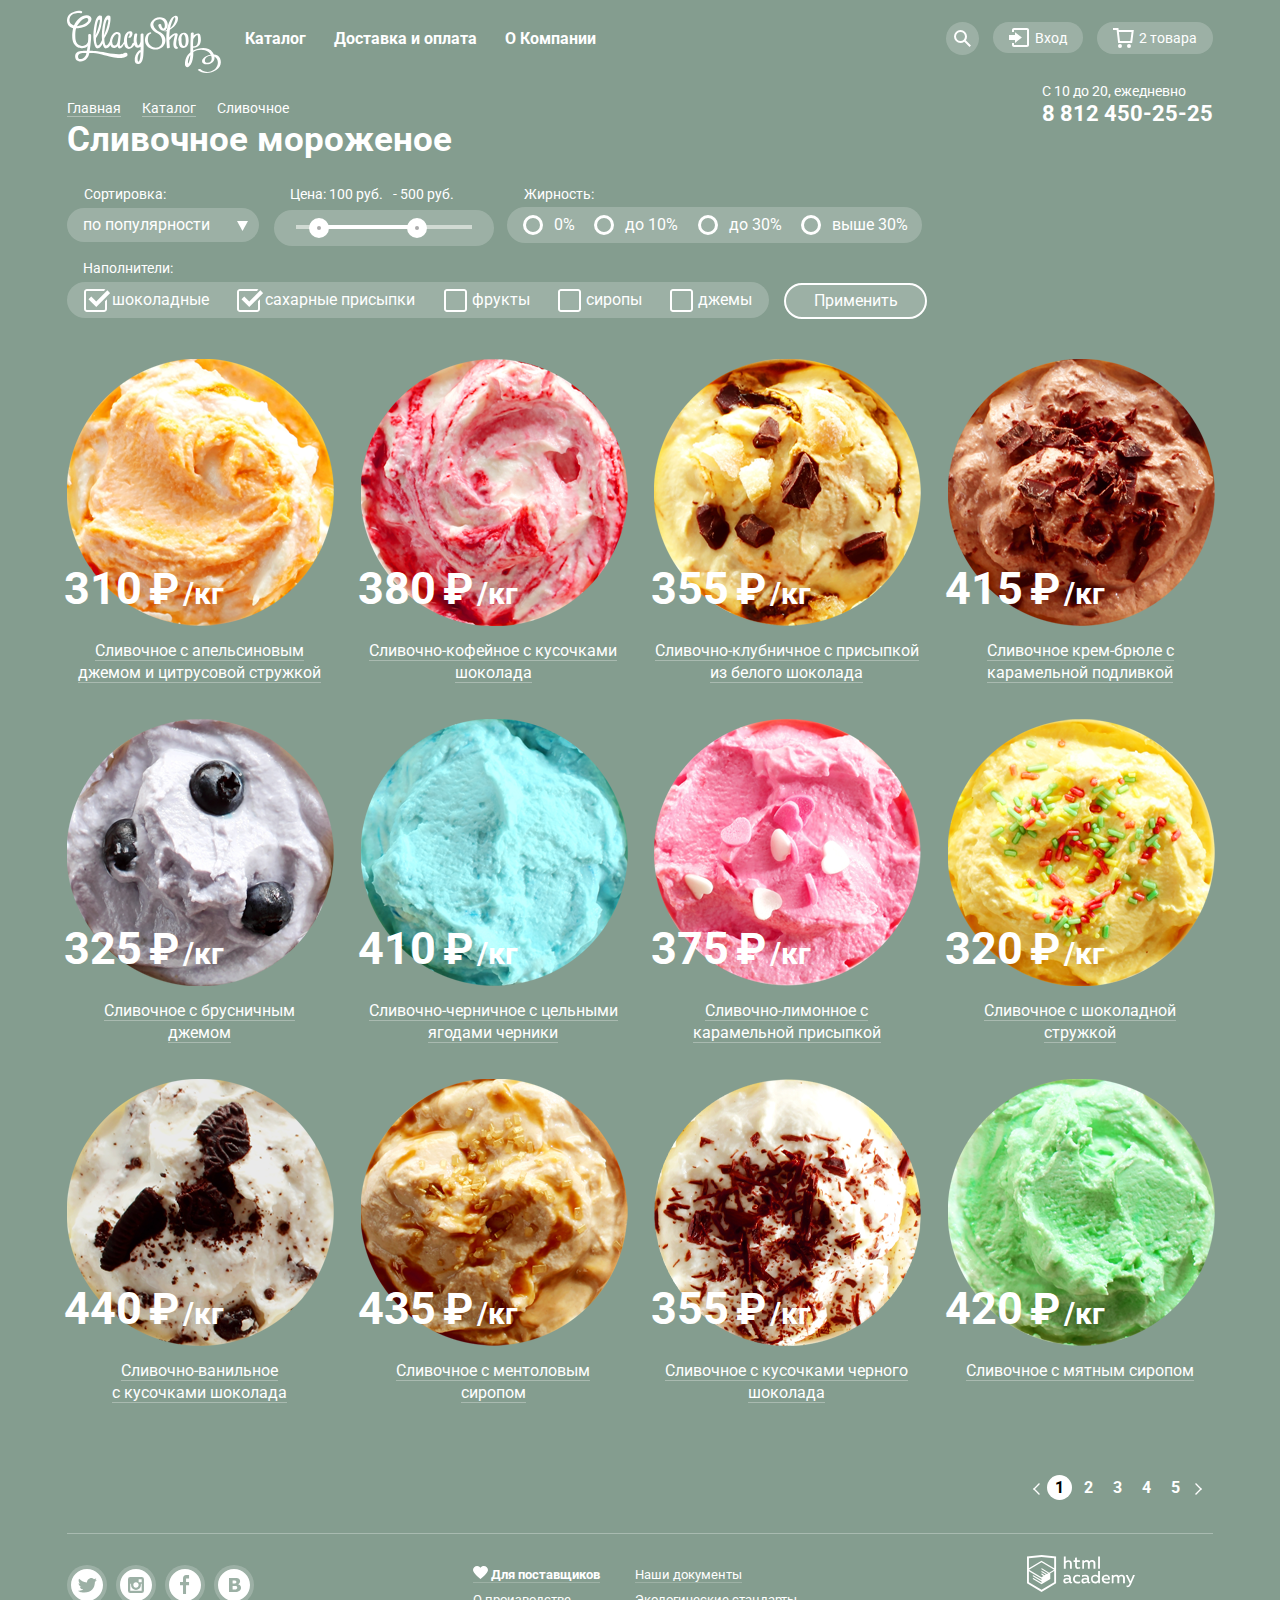
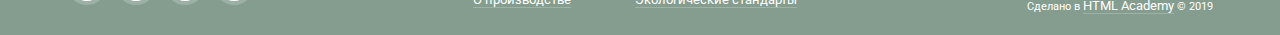
==== commit 34ab6f6d: "gllacy 4.0" ====
--- a/catalog.html
+++ b/catalog.html
@@ -210,7 +210,7 @@
 					<a href="#">
 						<img src="img/ice1.png" width="267" height="267" alt="Ice">
 						<div class="shop_list_data">
-							<span class="shop_list_price">310₽</span>
+							<span class="shop_list_price">310</span><span class="shop_list_coin">₽</span>
 							<span class="shop_list_weight">/кг</span>
 						</div>
 						<div class="shop_list_text">
@@ -222,7 +222,7 @@
 					<a href="#">
 						<img src="img/ice2.png" width="267" height="267" alt="Ice">
 						<div class="shop_list_data">
-							<span class="shop_list_price">380₽</span>
+							<span class="shop_list_price">380</span><span class="shop_list_coin">₽</span>
 							<span class="shop_list_weight">/кг</span>
 						</div>
 						<div class="shop_list_text">
@@ -234,7 +234,7 @@
 					<a href="#">
 						<img src="img/ice3.png" width="267" height="267" alt="Ice">
 						<div class="shop_list_data">
-							<span class="shop_list_price">355₽</span>
+							<span class="shop_list_price">355</span><span class="shop_list_coin">₽</span>
 							<span class="shop_list_weight">/кг</span>
 						</div>
 						<div class="shop_list_text">
@@ -246,7 +246,7 @@
 					<a href="#">
 						<img src="img/ice4.png" width="267" height="267" alt="Ice">
 						<div class="shop_list_data">
-							<span class="shop_list_price">415₽</span>
+							<span class="shop_list_price">415</span><span class="shop_list_coin">₽</span>
 							<span class="shop_list_weight">/кг</span>
 						</div>
 						<div class="shop_list_text">
@@ -258,7 +258,7 @@
 					<a href="#">
 						<img src="img/ice5.png" width="267" height="267" alt="Ice">
 						<div class="shop_list_data">
-							<span class="shop_list_price">325₽</span>
+							<span class="shop_list_price">325</span><span class="shop_list_coin">₽</span>
 							<span class="shop_list_weight">/кг</span>
 						</div>
 						<div class="shop_list_text">
@@ -270,7 +270,7 @@
 					<a href="#">
 						<img src="img/ice6.png" width="267" height="267" alt="Ice">
 						<div class="shop_list_data">
-							<span class="shop_list_price">410₽</span>
+							<span class="shop_list_price">410</span><span class="shop_list_coin">₽</span>
 							<span class="shop_list_weight">/кг</span>
 						</div>
 						<div class="shop_list_text">
@@ -282,7 +282,7 @@
 					<a href="#">
 						<img src="img/ice7.png" width="267" height="267" alt="Ice">
 						<div class="shop_list_data">
-							<span class="shop_list_price">375₽</span>
+							<span class="shop_list_price">375</span><span class="shop_list_coin">₽</span>
 							<span class="shop_list_weight">/кг</span>
 						</div>
 						<div class="shop_list_text">
@@ -294,7 +294,7 @@
 					<a href="#">
 						<img src="img/ice8.png" width="267" height="267" alt="Ice">
 						<div class="shop_list_data">
-							<span class="shop_list_price">320₽</span>
+							<span class="shop_list_price">320</span><span class="shop_list_coin">₽</span>
 							<span class="shop_list_weight">/кг</span>
 						</div>
 						<div class="shop_list_text">
@@ -306,7 +306,7 @@
 					<a href="#">
 						<img src="img/ice9.png" width="267" height="267" alt="Ice">
 						<div class="shop_list_data">
-							<span class="shop_list_price">440₽</span>
+							<span class="shop_list_price">440</span><span class="shop_list_coin">₽</span>
 							<span class="shop_list_weight">/кг</span>
 						</div>
 						<div class="shop_list_text">
@@ -318,7 +318,7 @@
 					<a href="#">
 						<img src="img/ice10.png" width="267" height="267" alt="Ice">
 						<div class="shop_list_data">
-							<span class="shop_list_price">435₽</span>
+							<span class="shop_list_price">435</span><span class="shop_list_coin">₽</span>
 							<span class="shop_list_weight">/кг</span>
 						</div>
 						<div class="shop_list_text">
@@ -330,7 +330,7 @@
 					<a href="#">
 						<img src="img/ice11.png" width="267" height="267" alt="Ice">
 						<div class="shop_list_data">
-							<span class="shop_list_price">355₽</span>
+							<span class="shop_list_price">355</span><span class="shop_list_coin">₽</span>
 							<span class="shop_list_weight">/кг</span>
 						</div>
 						<div class="shop_list_text">
@@ -342,7 +342,7 @@
 					<a href="#">
 						<img src="img/ice12.png" width="267" height="267" alt="Ice">
 						<div class="shop_list_data">
-							<span class="shop_list_price">420₽</span>
+							<span class="shop_list_price">420</span><span class="shop_list_coin">₽</span>
 							<span class="shop_list_weight">/кг</span>
 						</div>
 						<div class="shop_list_text">
--- a/css/style.css
+++ b/css/style.css
@@ -10,6 +10,7 @@
 	font-family: 'Roboto', 'Arial', sans-serif;
 	background-color: #849d8f;
 }
+
 .visually_hidden:not(:focus):not(:active),
 input[type="checkbox"].visually-hidden,
 input[type="radio"].visually-hidden {
@@ -191,7 +192,7 @@
 .site_search {
 	display: none;
 	position: absolute;
-	top: 7%;
+	top: 9%;
 	right: 27%;
 	width: 340px;
 	height: 85px;
@@ -226,9 +227,9 @@
 }
 .site_registration {
 	position: absolute;
-	top: 7%;
+	top: 9%;
 	right: 21%;
-	/*display: none;*/
+	display: none;
 	width: 280px;
 	height: 215px;
 	padding: 20px;
@@ -239,12 +240,12 @@
 	content: "";
 	display: block;
 	position: absolute;
-	top: -19px;
+	top: -9%;
 	left: 0;
 	width: 280px;
 	height: 19px;
-	background-color: red;
-	/*background-color: rgba(225, 225, 225, 0);*/
+	/*background-color: red;*/
+	background-color: rgba(225, 225, 225, 0);
 }
 .site_registration input {
 	width: 240px;
@@ -255,8 +256,9 @@
 	margin-bottom: 20px;
 	border: 1px solid #d3d3d2;
 }
-.registration_btn {
-	margin-bottom: 10px;
+.registration_btns {
+	display: flex;
+	align-items: flex-start;
 }
 .registration_links {
 	display: inline-block;
@@ -264,6 +266,7 @@
 	line-height: 24px;
 	width: 128px;
 	margin-left: 8px;
+	text-align: left;
 }
 .registration_links a {
 	color: #000;
@@ -381,7 +384,7 @@
 	padding: 18px 18px;
 }
 .sell article h2 {
-	font-size: 36px;
+	font-size: 35px;
 	line-height: 41px;
 	font-weight: 700;
 	margin: 0;
@@ -421,7 +424,7 @@
 	font-size: 24px;
 	line-height: 30px;
 	font-weight: 500;
-	/*letter-spacing: 2px;*/
+	letter-spacing: 0.006em;
 }
 .info_list {
 	margin: 0;
@@ -819,23 +822,30 @@
 }
 .shop_list_item{
 	position: relative;
-	width: 285px;
-	padding: 6px 14px;
-	margin-bottom: 34px;
+	width: 265px;
+	/*padding: 6px 14px;*/
+	margin-bottom: 35px;
 	border-radius: 5px;
 }
+.shop_list li {
+	margin-left: 0;
+}
+.shop_list li:nth-child(1n) {
+	margin-right: 0;
+}
+
 .shop_list_item a{
 	text-decoration: none;
 	color: #fff;
 }
-.shop_list_item img {
+/*.shop_list_item img {
 	width: 100%;
 	height: auto;
-}
-.shop_list_item:hover {
+}*/
+/*.shop_list_item:hover {
 	box-shadow: 0px 10px 10px 0 rgba(0, 0, 0, 0.2);
 	background-color: rgba(255, 255, 255, 0.2);
-}
+}*/
 .shop_list_item h3 {
 	display: inline;
 	font-size: 16px;
@@ -845,21 +855,26 @@
 }
 .shop_list_data {
 	position: absolute;
-	bottom: 70px;
-	left: 10px;
+	bottom: 68px;
+	left: -3px;
 	font-weight: 700;
 }
 .shop_list_price {
 	font-size: 45px;
 	line-height: 45px;
 }
+.shop_list_coin {
+	font-size: 43px;
+	margin-left: 7px;
+}
 .shop_list_weight {
 	font-size: 30px;
 	line-height: 45px;
 }
 .shop_list_text {
+	font-size: 15px;
 	text-align: center;
-	margin-top: 10px;
+	margin-top: 8px;
 }
 .catalog_btn {
 	display: flex;
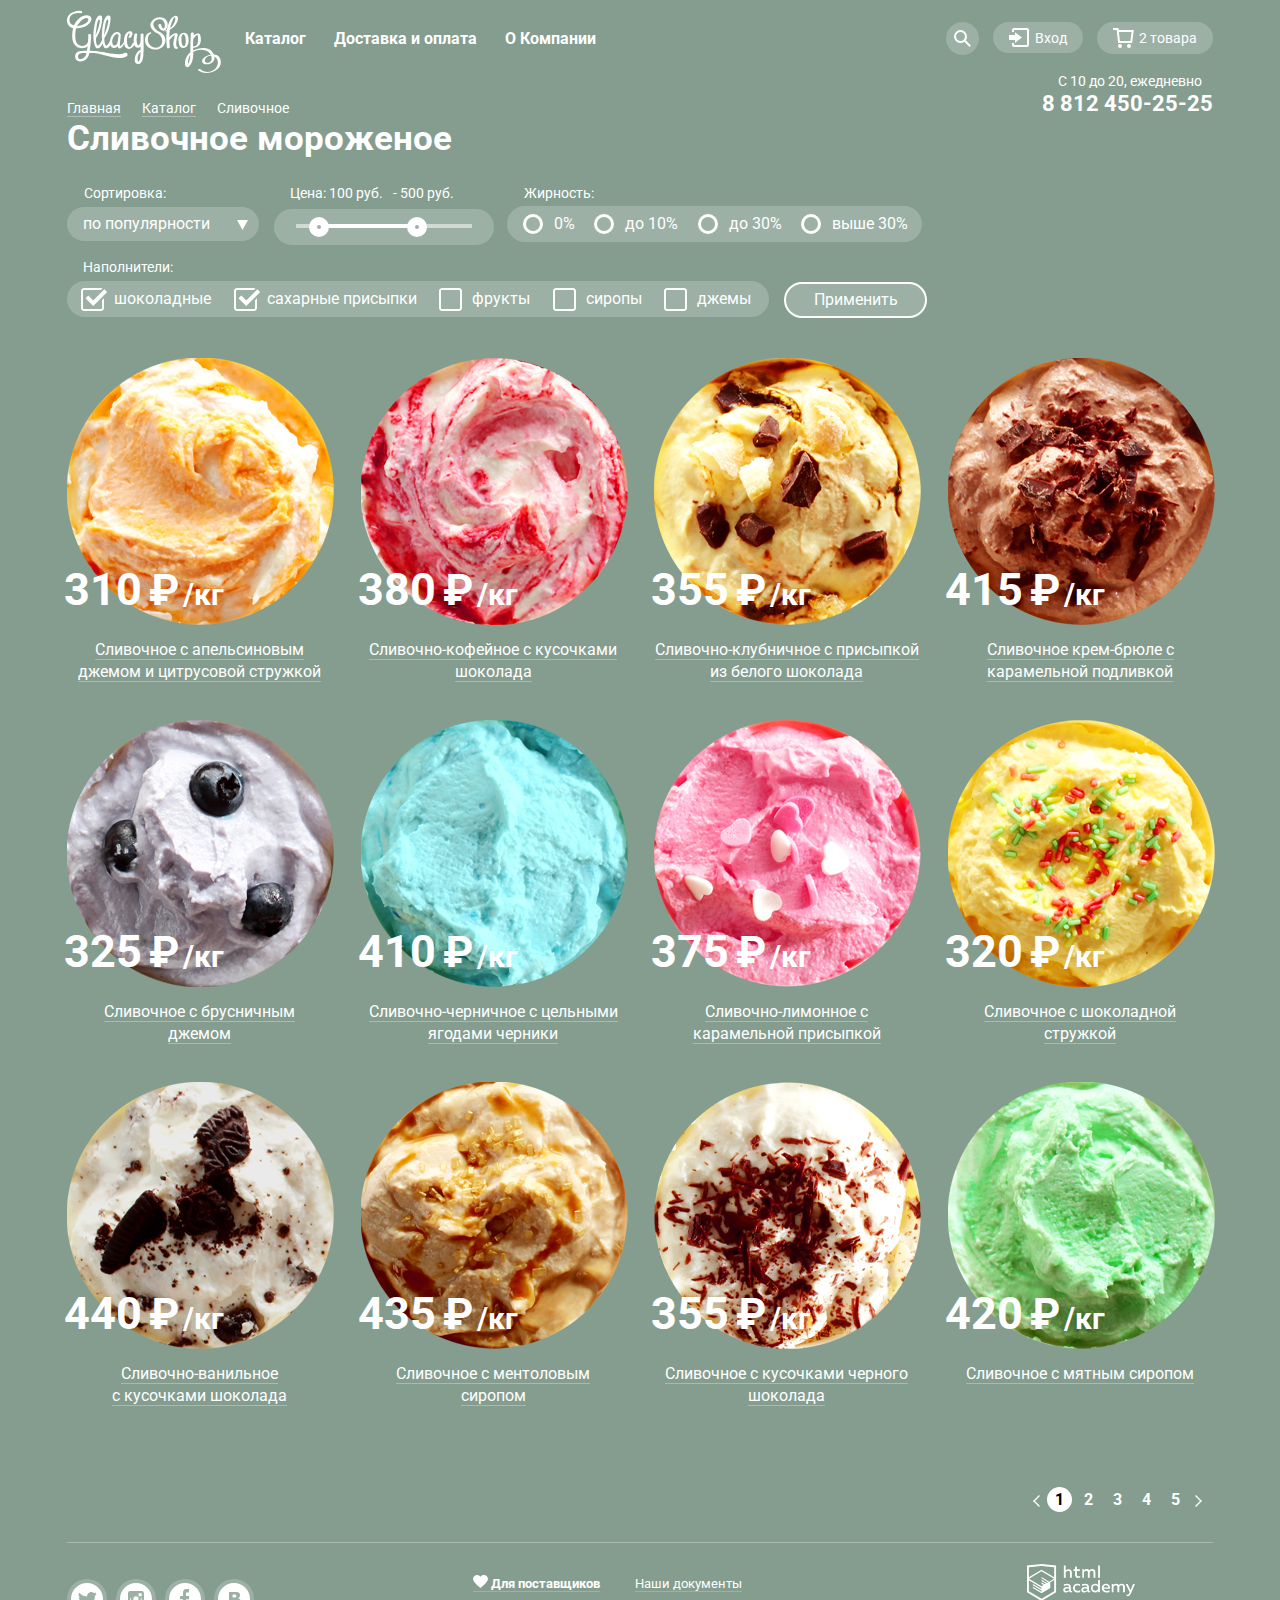
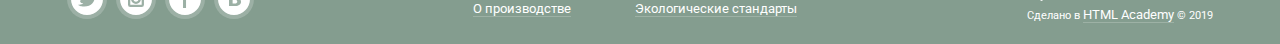
==== commit 208cfb01: "gllacy 4.1" ====
--- a/catalog.html
+++ b/catalog.html
@@ -207,16 +207,19 @@
 			<h2 class="visually_hidden">Список товаров</h2>
 			<ul>
 				<li class="shop_list_item">
-					<a href="#">
-						<img src="img/ice1.png" width="267" height="267" alt="Ice">
-						<div class="shop_list_data">
-							<span class="shop_list_price">310</span><span class="shop_list_coin">₽</span>
-							<span class="shop_list_weight">/кг</span>
-						</div>
-						<div class="shop_list_text">
-							<h3>Сливочное с апельсиновым<br>джемом и цитрусовой стружкой</h3>
-						</div>
-					</a>
+					<div class="shop_list_item_back"></div>
+					<div class="shop_list_item_content">
+						<a href="#">
+							<img src="img/ice1.png" width="267" height="267" alt="Ice">
+							<div class="shop_list_data">
+								<span class="shop_list_price">310</span><span class="shop_list_coin">₽</span>
+								<span class="shop_list_weight">/кг</span>
+							</div>
+							<div class="shop_list_text">
+								<h3>Сливочное с апельсиновым<br>джемом и цитрусовой стружкой</h3>
+							</div>
+						</a>
+					</div>
 				</li>
 				<li class="shop_list_item">
 					<a href="#">
--- a/css/style.css
+++ b/css/style.css
@@ -53,6 +53,7 @@
 /*Navigation*/
 
 .container {
+	position: relative;
 	width: 1146px;
 	margin: 0 auto;
 }
@@ -91,6 +92,7 @@
 	position: absolute;
 	top: 115%;
 	left: 1%;
+	z-index: 5;
 	font-size: 14px;
 	line-height: 16px;
 	font-weight: 400;
@@ -194,6 +196,7 @@
 	position: absolute;
 	top: 9%;
 	right: 27%;
+	z-index: 5;
 	width: 340px;
 	height: 85px;
 	padding: 22px 0 0 5px;
@@ -229,6 +232,7 @@
 	position: absolute;
 	top: 9%;
 	right: 21%;
+	z-index: 5;
 	display: none;
 	width: 280px;
 	height: 215px;
@@ -509,8 +513,8 @@
 	display: flex;
 	flex-direction: column;
 	position: absolute;
-	top: 60px;
-	right: 375px;
+	top: 14.5%;
+	right: 13.5%;
 	width: 305px;
 	border-radius: 10px;
 	padding: 32px 15px 10px 25px;
@@ -550,9 +554,16 @@
 .contacts_info {
 	display: flex;
 	justify-content: space-between;
+	margin-bottom: 12px;
 }
 .contacts {
-	margin: 0;
+	position: absolute;
+	top: -0.7%;
+	right: 0;
+	margin: 0;
+}
+.contacts span {
+	padding-left: 16px;
 }
 .crumbs,
 .crumbs ul {
@@ -751,14 +762,13 @@
 	display: flex;
 	justify-content: space-between;
 	list-style: none;
-	padding: 7px 17px;
+	padding: 7px 18px 7px 19px;
 	margin: 3px 15px 0 0;
 	border-radius: 50px;
 	background-color: rgba(255, 255, 255, 0.2);
 }
 .filling_item {
 	position: relative;
-	/*margin: 0 17px 0 35px;*/
 	
 }
 .filling_item label {
@@ -770,7 +780,7 @@
 	content: "";
 	position: absolute;	
 	top: 0;
-	left: 0;
+	left: -5px;
 	background-image: url(../img/checkbox-off.svg);
 	background-repeat: no-repeat;
 	background-position: 0 0;
@@ -781,7 +791,7 @@
 	content: "";
 	position: absolute;	
 	top: 0;
-	left: 0;
+	left: -5px;
 	background-image: url(../img/checkbox-on.svg);
 	background-repeat: no-repeat;
 	background-position: 0 0;
@@ -820,12 +830,33 @@
 	padding: 0;
 	margin-bottom: 0;
 }
-.shop_list_item{
+.shop_list_item {
 	position: relative;
 	width: 265px;
-	/*padding: 6px 14px;*/
-	margin-bottom: 35px;
+	margin-bottom: 37px;
 	border-radius: 5px;
+}
+.shop_list_item_back {
+	position: absolute;
+	top: -3%;
+	left: -5%;
+	display: none;
+	width: 293px;
+	height: 345px;
+	cursor: pointer;
+	border-radius: 5px;
+	background-color: rgba(225, 225, 225, 0.2);
+	box-shadow: 0 20px 20px 0 rgba(0, 0, 0, 0.4);
+	z-index: 0;
+}
+.shop_list_item_content {
+	position: relative;
+	cursor: pointer;
+	z-index: 9999;
+}
+.shop_list_item:hover
+.shop_list_item_back {
+	display: block;
 }
 .shop_list li {
 	margin-left: 0;
@@ -838,14 +869,6 @@
 	text-decoration: none;
 	color: #fff;
 }
-/*.shop_list_item img {
-	width: 100%;
-	height: auto;
-}*/
-/*.shop_list_item:hover {
-	box-shadow: 0px 10px 10px 0 rgba(0, 0, 0, 0.2);
-	background-color: rgba(255, 255, 255, 0.2);
-}*/
 .shop_list_item h3 {
 	display: inline;
 	font-size: 16px;
@@ -855,7 +878,7 @@
 }
 .shop_list_data {
 	position: absolute;
-	bottom: 68px;
+	bottom: 66px;
 	left: -3px;
 	font-weight: 700;
 }
@@ -874,12 +897,12 @@
 .shop_list_text {
 	font-size: 15px;
 	text-align: center;
-	margin-top: 8px;
+	padding-top: 8px;
 }
 .catalog_btn {
 	display: flex;
 	justify-content: flex-end;
-	padding: 36px 25px 33px 0;
+	padding: 43px 25px 30px 0;
 	border-bottom: 1px solid #a9bbb1;
 }
 .catalog_btn_list {
@@ -951,7 +974,7 @@
 .social {
 	display: flex;
 	align-items: center;
-	padding: 0;
+	padding: 10px 0 0;
 	margin: 0;
 }
 .social li {
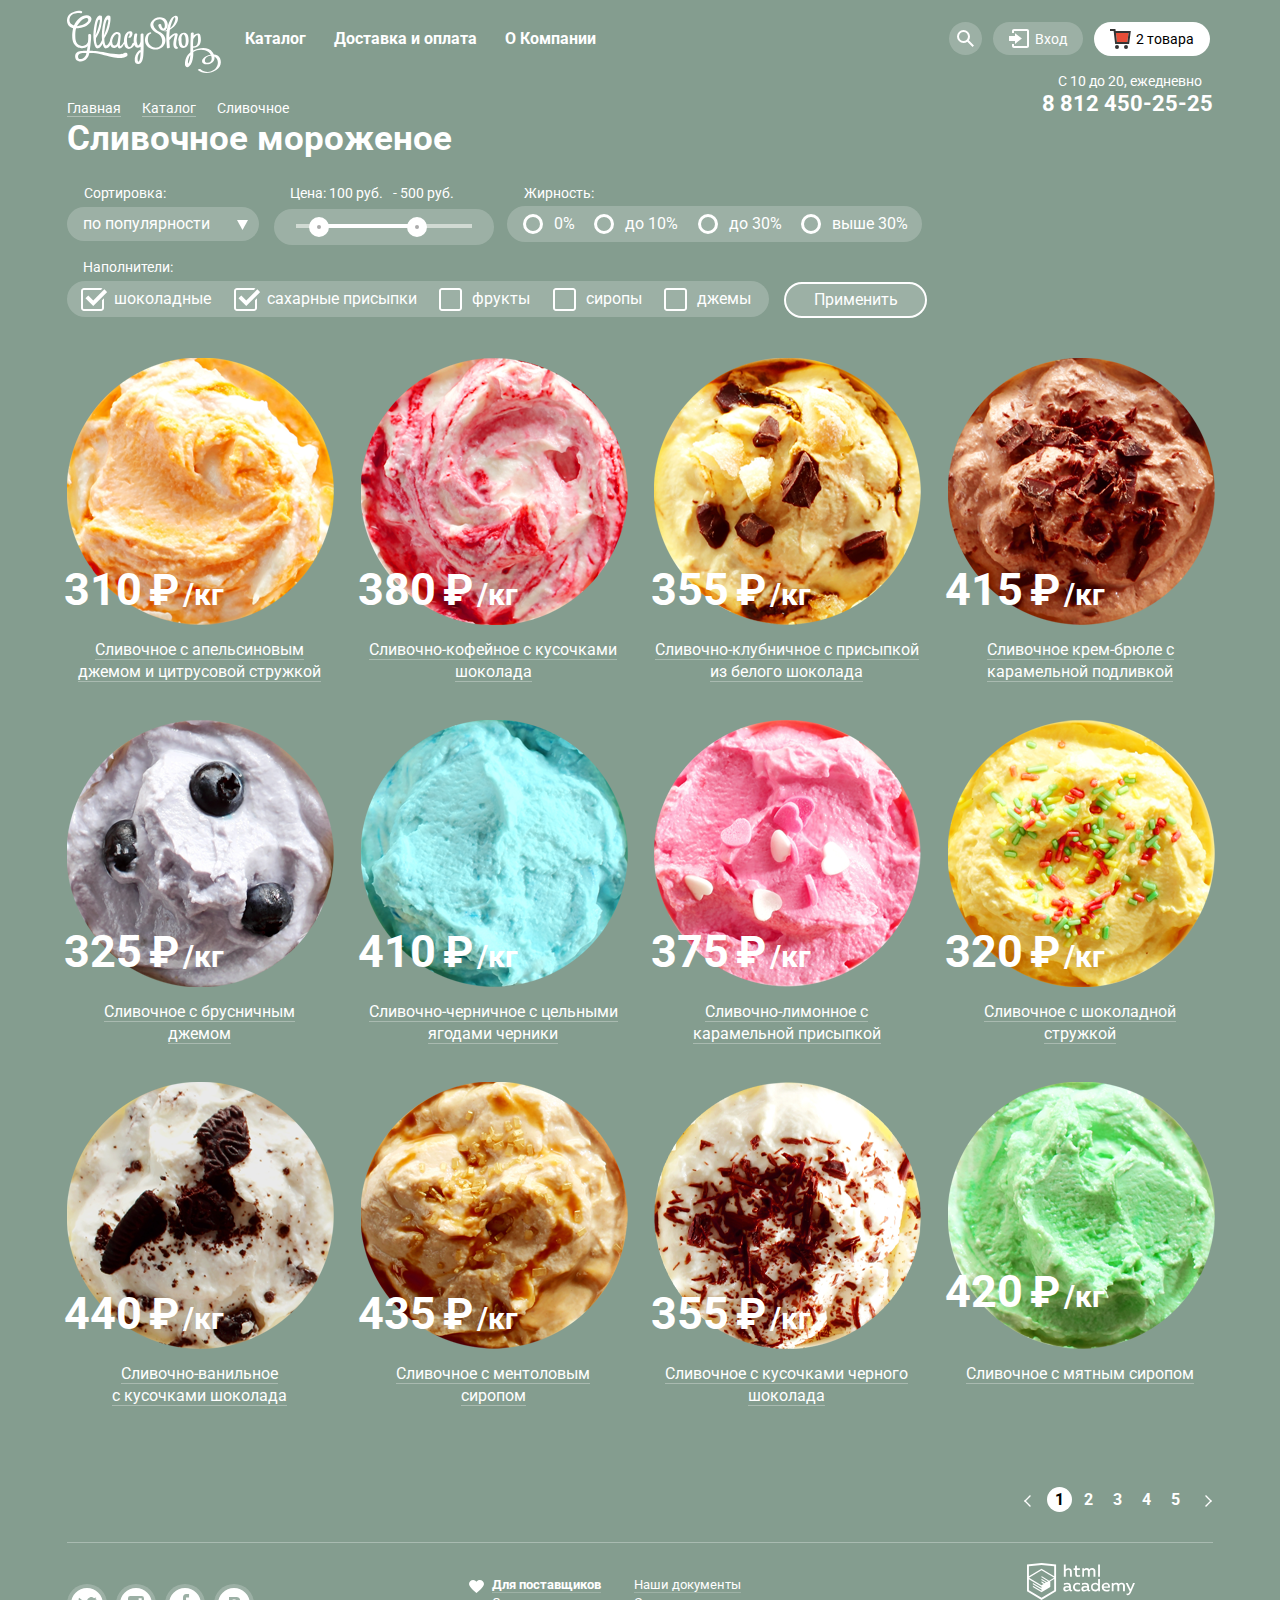
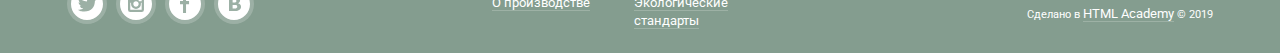
==== commit 5e6134e4: "gllacy 4.2" ====
--- a/catalog.html
+++ b/catalog.html
@@ -3,416 +3,436 @@
 <head>
 	<meta charset="UTF-8">
 	<link href="https://fonts.googleapis.com/css?family=Roboto:400,500,700&display=swap&subset=cyrillic" rel="stylesheet">
-    <link rel="stylesheet" href="css/normalize.css">
+	<link rel="stylesheet" href="css/normalize.css">
 	<link rel="stylesheet" href="css/style.css">
 	<title>Catalog</title>
 </head>
 <body>
 	<header>
-		 <div class="container">
-                    <nav class="main_navigation">
-                        <a href="index.html" class="main_logo">
-                            <img src="img/logo.svg" width="154" height="64" alt="Gllacy Shop">
-                        </a>
-                       <ul class="site_navigation">
-                            <li class="site_navigation_item">
-                                <a href="#">Каталог</a>
-                                <ul class="site_navigation_menu">
-                                    <li class="site_navigation_menu_main"><a href="#">Новинки</a></li>
-                                    <li><a href="catalog.html">Сливочное</a></li>
-                                    <li><a href="#">Щербеты</a></li>
-                                    <li><a href="#">Фруктовый лед</a></li>
-                                    <li><a href="#">Меролин</a></li>
-                                </ul>
-                            </li>
-                            <li class="site_navigation_item"><a href="#">Доставка и оплата</a></li>
-                            <li class="site_navigation_item"><a href="#">О Компании</a></li>
-                        </ul>
-                         <ul class="user_navigation">
-                            <li>
-                                <button class="navigation_button button_search" type="button">
-                                   <svg xmlns="http://www.w3.org/2000/svg" xmlns:xlink="http://www.w3.org/1999/xlink" width="17" height="17" viewBox="0 0 17 17"><path d="M16.958 15.527L11.75 10.32A6.455 6.455 0 0 0 13 6.5 6.5 6.5 0 1 0 6.5 13a6.465 6.465 0 0 0 3.839-1.263l5.205 5.204 1.414-1.414zM6.5 11C4.019 11 2 8.981 2 6.5S4.019 2 6.5 2 11 4.019 11 6.5 8.981 11 6.5 11z"/></svg>
-                                   <form class="site_search" action="https://echo.htmlacademy.ru">
-                                        <input type="text" name="search" placeholder="Крем-брюле">
-                                    </form>
-                                </button>
-                            </li>
-                            <li>
-                                <button class="navigation_button site_registration_form" type="button">
-                                    <svg xmlns="http://www.w3.org/2000/svg" xmlns:xlink="http://www.w3.org/1999/xlink" width="21" height="19" viewBox="0 0 21 19"><g><path d="M6 14.875L12.917 9.5 6 4.125v2.917H-.042v4.917H6z"/><path d="M18 0H5C3.9 0 3 .9 3 2v2h2V2h13v15H5v-2H3v2c0 1.1.9 2 2 2h13c1.1 0 2-.9 2-2V2c0-1.1-.9-2-2-2z"/></g></svg>Вход
-                                    <form class="site_registration" action="https://echo.htmlacademy.ru" method="post">
-                                    <input type="email" name="email" placeholder="email@example.com">
-                                    <input type="password" name="password" placeholder="Пароль">
-                                    <a href="#" class="button" type="submit">Войти</a>
-                                    <div class="registration_links">
-                                        <a href="#">Забыли пароль?</a>
-                                        <a href="#">Новая регистрация</a>
-                                    </div>
-                                </form>
-                                </button>
-                            </li>
-                            <li>
-                                <button class="navigation_button" type="button">
-                                    <svg xmlns="http://www.w3.org/2000/svg" width="21" height="20" viewBox="0 0 21 20"><g><path d="M5.657 2.031L5.422 0H0v2h3.64l1.5 13h13.988l1.699-12.969H5.657zM17.372 13H6.922L5.888 4.031h12.66L17.372 13z"/><circle cx="6.984" cy="18" r="2"/><circle cx="15.984" cy="18" r="2"/></g></svg>2 товара
-                                </button>
-                            </li>
-                        </ul>
-                        <form class="site_search" action="https://echo.htmlacademy.ru">
-                            <input type="text" name="search" placeholder="Крем-брюле">
-                        </form>
-                        <form class="site_registration" action="https://echo.htmlacademy.ru" method="post">
-                            <p>
-                                <input type="email" name="email" placeholder="email@example.com">
-                            </p>
-                            <p>
-                                <input type="password" name="password" placeholder="Пароль">
-                            </p>
-                            <button type="submit">Войти</button>
-                            <a href="#">Забыли пароль?</a>
-                            <a href="#">Новая регистрация</a>
-                        </form>
-                    </nav>
+		<div class="container">
+			<nav class="main_navigation">
+				<a href="index.html" class="main_logo">
+					<img src="img/logo.svg" width="154" height="64" alt="Gllacy Shop">
+				</a>
+				<ul class="site_navigation">
+					<li class="site_navigation_item">
+						<a href="#">Каталог</a>
+						<ul class="site_navigation_menu">
+							<li class="site_navigation_menu_main"><a href="#">Новинки</a></li>
+							<li><a href="catalog.html">Сливочное</a></li>
+							<li><a href="#">Щербеты</a></li>
+							<li><a href="#">Фруктовый лед</a></li>
+							<li><a href="#">Меролин</a></li>
+						</ul>
+					</li>
+					<li class="site_navigation_item"><a href="#">Доставка и оплата</a></li>
+					<li class="site_navigation_item"><a href="#">О Компании</a></li>
+				</ul>
+				<ul class="user_navigation">
+					<li class="user_navigation_item">
+						<button class="navigation_button button_search" type="button">
+							<svg xmlns="http://www.w3.org/2000/svg" xmlns:xlink="http://www.w3.org/1999/xlink" width="17" height="17" viewBox="0 0 17 17"><path d="M16.958 15.527L11.75 10.32A6.455 6.455 0 0 0 13 6.5 6.5 6.5 0 1 0 6.5 13a6.465 6.465 0 0 0 3.839-1.263l5.205 5.204 1.414-1.414zM6.5 11C4.019 11 2 8.981 2 6.5S4.019 2 6.5 2 11 4.019 11 6.5 8.981 11 6.5 11z"/></svg>
+							<form class="site_search site_search_catalog" action="https://echo.htmlacademy.ru">
+								<input type="text" name="search" placeholder="Крем-брюле">
+							</form>
+						</button>
+          </li>
+          <li class="user_navigation_item">
+            <button class="navigation_button site_registration_form" type="button">
+             <svg xmlns="http://www.w3.org/2000/svg" xmlns:xlink="http://www.w3.org/1999/xlink" width="21" height="19" viewBox="0 0 21 19"><g><path d="M6 14.875L12.917 9.5 6 4.125v2.917H-.042v4.917H6z"/><path d="M18 0H5C3.9 0 3 .9 3 2v2h2V2h13v15H5v-2H3v2c0 1.1.9 2 2 2h13c1.1 0 2-.9 2-2V2c0-1.1-.9-2-2-2z"/></g></svg>Вход
+             <form class="site_registration site_registration_catalog" action="https://echo.htmlacademy.ru" method="post">
+              <input type="email" name="email" placeholder="email@example.com">
+              <input type="password" name="password" placeholder="Пароль">
+              <div class="registration_btns">
+                <a href="#" class="button registration_btn" type="submit">Войти</a>
+                <div class="registration_links">
+                  <a href="#">Забыли пароль?</a>
+                  <a href="#">Новая регистрация</a>
                 </div>
-
-		<article class="nav_basket">
-			<ul>
-				<li>
-					<a href="#">
-						<img src="img/close.svg" alt="Кнопка закрыть">
-						<img src="img/ice-mini1.png" alt="Пломбир с апельсиновым джемом">
-						<p>
-							<span>Пломбир с апельсиновым джемом</span>
-							<span>1,5 кг х</span>
-							<span>200 руб.</span>
-							<span>300 руб.</span>
-						</p>
-					</a>
-				</li>
-				<li>
-					<a href="#">
-						<img src="img/close.svg" alt="Кнопка закрыть">
-						<img src="img/ice-mini2.png" alt="Клубничный пломбир с присыпкой из белого шоколада">
-						<p>
-							<span>Клубничный пломбир с присыпкой из белого шоколада</span>
-							<span>1,5 кг х</span>
-							<span>300 руб.</span>
-							<span>450 руб.</span>
-						</p>
-					</a>
-				</li>	
-			</ul>
-			<div>
-				<p>Итого: 750 руб.</p>
-				<a href="#">Оформить заказ</a>
-			</div>			
-		</article>
-	</header>
-
-	<main class="container">
-		<div class="contacts_info">
-			<ul class="crumbs">
-				<li><a href="index.html">Главная</a></li>
-				<li><a href="#">Каталог</a></li>
-				<li>Сливочное</li>
-			</ul>
-			<p class="contacts">
-				<span>С 10 до 20, ежедневно</span><br>
-				<a href="tel:+8 812 450-25-25">8 812 450-25-25</a>
-			</p>
-		</div>
-
-		<h1 class="sorting_title">Сливочное мороженое</h1>
-
-		<form class="sorting_menu" action="">
-			<div>
-				<label class="sorting_label" for="sorting_list_label">Сортировка:</label>
-				<p class="sorting">
-					<svg xmlns="http://www.w3.org/2000/svg" width="11" height="10" viewBox="0 0 11 10"><path d="M5.5 10L0 0h11"/></svg>
-					<select class="sorting_list" id="sorting_list_label" name="sort">
-						<option value="popular">по популярности</option>
-						<option value="up">сначала недорогие</option>
-						<option value="down">сначала дорогие</option>
-						<option value="fat">по жирности</option>
-					</select>
-				</p>
-			</div>
-
-			<fieldset class="filter">
-				<div class="range_filter">
-					<div class="price_control">
-						<label class="min_value">Цена: 100 руб.<input type="number" name="min_value"></label>
-						<label class="max_value">- 500 руб.<input type="number" name="max_value"></label>
-					</div>
-					<div class="range_control">
-						<div class="scale">
-							<div class="bar"></div>
-						</div>
-						<div class="toggle toggle_min"></div>
-						<div class="toggle toggle_max"></div>
-					</div>
-				</div>
-			</fieldset>
-
-			<div>
-				<label class="fat_label" for="fat">Жирность:</label>
-				<ul class="fat">
-					<li class="fat_item">
-						<input class="fat_item_list fat_item_check visually-hidden" id="1" type="radio" name="fat_radio" value="1">
-						<label for="1">0%</label>
-					</li>
-					<li class="fat_item">
-						<input class="fat_item_list fat_item_check visually-hidden" id="2" type="radio" name="fat_radio" value="2">
-						<label for="2">до 10%</label>
-					</li>
-					<li class="fat_item">
-						<input class="fat_item_list fat_item_check visually-hidden" id="3" type="radio" name="fat_radio" value="3">
-						<label for="3">до 30%</label>
-					</li>
-					<li class="fat_item">
-						<input class="fat_item_list fat_item_check visually-hidden" id="4" type="radio" name="fat_radio" value="4">
-						<label for="4">выше 30%</label>
-					</li>
-				</ul>
-			</div>
-			
-			<div class="filling">
-				<label class="filling_label" for="filling_inner">Наполнители:</label>
-				<ul class="filling_inner">
-					<li class="filling_item">
-						<input class="filling_item_list visually-hidden" id="filling1" type="checkbox" name="filling_checkbox" checked>
-						<label for="filling1">шоколадные</label>
-					</li>
-					<li class="filling_item">
-						<input class="filling_item_list visually-hidden" id="filling2" type="checkbox" name="filling_checkbox" checked>
-						<label for="filling2">сахарные присыпки</label>
-					</li>
-					<li class="filling_item">
-						<input class="filling_item_list visually-hidden" id="filling3" type="checkbox" name="filling_checkbox">
-						<label for="filling3">фрукты</label>
-					</li>
-					<li class="filling_item">
-						<input class="filling_item_list visually-hidden" id="filling4" type="checkbox" name="filling_checkbox">
-						<label for="filling4">сиропы</label>
-					</li>
-					<li class="filling_item">
-						<input class="filling_item_list visually-hidden" id="filling5" type="checkbox" name="filling_checkbox">
-						<label for="filling5">джемы</label>
-					</li>
-				</ul>
-			</div>
-			<button class="sorting_btn" type="submit">Применить</button>
-		</form>
-
-		<section class="shop_list">
-			<h2 class="visually_hidden">Список товаров</h2>
-			<ul>
-				<li class="shop_list_item">
-					<div class="shop_list_item_back"></div>
-					<div class="shop_list_item_content">
-						<a href="#">
-							<img src="img/ice1.png" width="267" height="267" alt="Ice">
-							<div class="shop_list_data">
-								<span class="shop_list_price">310</span><span class="shop_list_coin">₽</span>
-								<span class="shop_list_weight">/кг</span>
-							</div>
-							<div class="shop_list_text">
-								<h3>Сливочное с апельсиновым<br>джемом и цитрусовой стружкой</h3>
-							</div>
-						</a>
-					</div>
-				</li>
-				<li class="shop_list_item">
-					<a href="#">
-						<img src="img/ice2.png" width="267" height="267" alt="Ice">
-						<div class="shop_list_data">
-							<span class="shop_list_price">380</span><span class="shop_list_coin">₽</span>
-							<span class="shop_list_weight">/кг</span>
-						</div>
-						<div class="shop_list_text">
-							<h3>Сливочно-кофейное с кусочками шоколада</h3>
-						</div>
-					</a>
-				</li>
-				<li class="shop_list_item">
-					<a href="#">
-						<img src="img/ice3.png" width="267" height="267" alt="Ice">
-						<div class="shop_list_data">
-							<span class="shop_list_price">355</span><span class="shop_list_coin">₽</span>
-							<span class="shop_list_weight">/кг</span>
-						</div>
-						<div class="shop_list_text">
-							<h3>Сливочно-клубничное с присыпкой из белого шоколада</h3>
-						</div>
-					</a>
-				</li>
-				<li class="shop_list_item">
-					<a href="#">
-						<img src="img/ice4.png" width="267" height="267" alt="Ice">
-						<div class="shop_list_data">
-							<span class="shop_list_price">415</span><span class="shop_list_coin">₽</span>
-							<span class="shop_list_weight">/кг</span>
-						</div>
-						<div class="shop_list_text">
-							<h3>Сливочное крем-брюле с карамельной подливкой</h3>
-						</div>
-					</a>
-				</li>
-				<li class="shop_list_item">
-					<a href="#">
-						<img src="img/ice5.png" width="267" height="267" alt="Ice">
-						<div class="shop_list_data">
-							<span class="shop_list_price">325</span><span class="shop_list_coin">₽</span>
-							<span class="shop_list_weight">/кг</span>
-						</div>
-						<div class="shop_list_text">
-							<h3>Сливочное с брусничным<br>джемом</h3>
-						</div>
-					</a>
-				</li>
-				<li class="shop_list_item">
-					<a href="#">
-						<img src="img/ice6.png" width="267" height="267" alt="Ice">
-						<div class="shop_list_data">
-							<span class="shop_list_price">410</span><span class="shop_list_coin">₽</span>
-							<span class="shop_list_weight">/кг</span>
-						</div>
-						<div class="shop_list_text">
-							<h3>Сливочно-черничное с цельными ягодами черники</h3>
-						</div>
-					</a>
-				</li>
-				<li class="shop_list_item">
-					<a href="#">
-						<img src="img/ice7.png" width="267" height="267" alt="Ice">
-						<div class="shop_list_data">
-							<span class="shop_list_price">375</span><span class="shop_list_coin">₽</span>
-							<span class="shop_list_weight">/кг</span>
-						</div>
-						<div class="shop_list_text">
-							<h3>Сливочно-лимонное с карамельной присыпкой</h3>
-						</div>
-					</a>
-				</li>
-				<li class="shop_list_item">
-					<a href="#">
-						<img src="img/ice8.png" width="267" height="267" alt="Ice">
-						<div class="shop_list_data">
-							<span class="shop_list_price">320</span><span class="shop_list_coin">₽</span>
-							<span class="shop_list_weight">/кг</span>
-						</div>
-						<div class="shop_list_text">
-							<h3>Сливочное с шоколадной<br>стружкой</h3>
-						</div>
-					</a>
-				</li>
-				<li class="shop_list_item">
-					<a href="#">
-						<img src="img/ice9.png" width="267" height="267" alt="Ice">
-						<div class="shop_list_data">
-							<span class="shop_list_price">440</span><span class="shop_list_coin">₽</span>
-							<span class="shop_list_weight">/кг</span>
-						</div>
-						<div class="shop_list_text">
-							<h3>Сливочно-ванильное<br>с кусочками шоколада</h3>
-						</div>
-					</a>
-				</li>
-				<li class="shop_list_item">
-					<a href="#">
-						<img src="img/ice10.png" width="267" height="267" alt="Ice">
-						<div class="shop_list_data">
-							<span class="shop_list_price">435</span><span class="shop_list_coin">₽</span>
-							<span class="shop_list_weight">/кг</span>
-						</div>
-						<div class="shop_list_text">
-							<h3>Сливочноe с ментоловым<br>сиропом</h3>
-						</div>
-					</a>
-				</li>
-				<li class="shop_list_item">
-					<a href="#">
-						<img src="img/ice11.png" width="267" height="267" alt="Ice">
-						<div class="shop_list_data">
-							<span class="shop_list_price">355</span><span class="shop_list_coin">₽</span>
-							<span class="shop_list_weight">/кг</span>
-						</div>
-						<div class="shop_list_text">
-							<h3>Сливочное с кусочками черного шоколада</h3>
-						</div>
-					</a>
-				</li>
-				<li class="shop_list_item">
-					<a href="#">
-						<img src="img/ice12.png" width="267" height="267" alt="Ice">
-						<div class="shop_list_data">
-							<span class="shop_list_price">420</span><span class="shop_list_coin">₽</span>
-							<span class="shop_list_weight">/кг</span>
-						</div>
-						<div class="shop_list_text">
-							<h3>Сливочное с мятным сиропом</h3>
-						</div>
-					</a>
-				</li>
-			</ul>
-		</section>
-
-		<section class="catalog_btn">
-			<div class="catalog_btn_list">
-				<a href="#" class="catalog_btn_nav"></a>
-				<a href="#" class="catalog_btn_item catalog_btn_change">1</a>
-				<a href="#" class="catalog_btn_item">2</a>
-				<a href="#" class="catalog_btn_item">3</a>
-				<a href="#" class="catalog_btn_item">4</a>
-				<a href="#" class="catalog_btn_item">5</a>
-				<a href="#" class="catalog_btn_nav"></a>
-			</div>
-		</section>
-	</main>
-
-	<footer class="container">
-        <ul class="social">
-            <li>
-                <a href="#"><span class="visually_hidden">Twitter</span>
-                  <svg xmlns="http://www.w3.org/2000/svg" width="32" height="32" viewBox="0 0 32 32"><path d="M16 0C7.164 0 0 7.164 0 16c0 8.837 7.164 16 16 16 8.837 0 16-7.163 16-16 0-8.836-7.163-16-16-16zm7.944 12.809c-.251 6.516-3.463 10.832-10.992 10.702h-.486c-.447 0-4.543-.443-5.344-1.823 2.479.19 4.247-.406 5.12-1.136-1.048-.289-2.923-.461-3.251-2.848.384.104.618.221 1.299.113-1.307-.824-2.758-1.519-2.679-3.643.311.317 1.164.518 1.46.457-.768-.233-2.149-3.244-.974-4.781 1.984 1.79 4.075 3.482 7.804 3.643.227-2.214 1.24-3.699 3.168-4.325 1.84-.479 3.255.26 3.901 1.138.737-.224 1.453-.466 2.193-.685-.004.833-.569 1.463-.935 1.709.747.165 1.423-.475 1.423-.475-.184.963-1.094 1.725-1.707 1.954z"/></svg>
+              </div>
+            </form>
+          </button>
+        </li class="user_navigation_item">
+        <li class="user_navigation_item">
+          <button class="navigation_button basket_button" type="button">
+           <svg xmlns="http://www.w3.org/2000/svg" width="21" height="20" viewBox="0 0 21 20"><path fill="#E84D37" d="M5.888 4.031L6.922 13h10.45l1.176-8.969z"/><circle fill="#343434" cx="6.984" cy="18" r="2"/><circle fill="#343434" cx="15.984" cy="18" r="2"/><path fill="#343434" d="M5.657 2.031L5.422 0H0v2h3.64l1.5 13h13.988l1.699-12.969H5.657zM17.372 13H6.922L5.888 4.031h12.66L17.372 13z"/></svg>2 товара
+           <article class="nav_basket">
+            <ul class="nav_basket_list">
+              <li class="nav_basket_item">
+                <div class="nav_basket_close_btn"></div>
+                <div class="nav_basket_img_wrapper">
+                  <img class="nav_basket_img" src="img/ice-mini1.png" alt="Пломбир с апельсиновым джемом">
+                </div>
+                <a href="#" class="nav_basket_info">
+                  <p>Пломбир с апельсиновым джемом</p>
+                  <p>1,5 кг х <span>200 руб.</span></p>
+                  <p>300 руб.</p>
                 </a>
-            </li>
-            <li>
-                <a href="#"><span class="visually_hidden">Instagram</span>
-                  <svg xmlns="http://www.w3.org/2000/svg" width="32" height="32" viewBox="0 0 32 32"><g><path d="M20.916 16a4.938 4.938 0 1 1-9.877 0c0-.394.051-.773.138-1.14h-.897v6.838h11.396V14.86h-.897c.086.367.137.746.137 1.14z"/><path d="M15.978 18.659c1.466 0 2.659-1.193 2.659-2.659s-1.193-2.659-2.659-2.659c-1.466 0-2.659 1.193-2.659 2.659s1.192 2.659 2.659 2.659zM18.637 10.302h3.039v3.039h-3.039z"/><path d="M16 0C7.164 0 0 7.164 0 16c0 8.837 7.164 16 16 16 8.837 0 16-7.163 16-16 0-8.836-7.163-16-16-16zm7.955 21.698a2.285 2.285 0 0 1-2.279 2.279H10.279A2.285 2.285 0 0 1 8 21.698V10.302a2.286 2.286 0 0 1 2.279-2.279h11.396a2.286 2.286 0 0 1 2.279 2.279v11.396z"/></g></svg>
+              </li>
+              <li class="nav_basket_item">
+                <div class="nav_basket_close_btn basket_second"></div>
+                <div class="nav_basket_img_wrapper">
+                  <img class="nav_basket_img" src="img/ice-mini2.png" alt="Клубничный пломбир с присыпкой из белого шоколада">
+                </div>
+                <a href="#" class="nav_basket_info">
+                  <p>Клубничный пломбир с присыпкой<br>из белого шоколада</p>
+                  <p>1,5 кг х <span>300 руб.</span></p>
+                  <p>450 руб.</p>
                 </a>
-            </li>
-            <li>
-                <a href="#"><span class="visually_hidden">Facebook</span>
-                  <svg xmlns="http://www.w3.org/2000/svg" width="32" height="32" viewBox="0 0 32 32"><path d="M16 0C7.164 0 0 7.163 0 16s7.164 16 16 16c8.837 0 16-7.164 16-16S24.837 0 16 0zm4.062 9.455h-3.021v3.444h3.021v3.445h-3.021v8.61H14.02v-8.61H11v-3.445h3.021V9.455c0-1.902 1.353-3.445 3.021-3.445h3.021v3.445z"/></svg>
-                </a>
-            </li>
-            <li>
-                <a href="#"><span class="visually_hidden">Vkontacte</span>
-                  <svg xmlns="http://www.w3.org/2000/svg" width="32" height="32" viewBox="0 0 32 32"><g><path d="M16.637 14.495c.402-.019.719-.082.951-.188.326-.145.54-.33.641-.559.101-.229.15-.496.15-.797 0-.232-.058-.465-.174-.697-.116-.232-.322-.405-.617-.517-.264-.1-.592-.155-.984-.165a76.242 76.242 0 0 0-1.652-.014h-.339v2.965h.565c.571 0 1.057-.009 1.459-.028zM18.118 17.084c-.282-.081-.672-.125-1.166-.132a127.97 127.97 0 0 0-1.55-.009h-.79v3.493h.264c1.014 0 1.74-.003 2.18-.009a3.2 3.2 0 0 0 1.212-.245c.377-.157.633-.364.774-.625s.214-.562.214-.9c0-.446-.088-.788-.261-1.03-.17-.241-.464-.423-.877-.543z"/><path d="M16 0C7.164 0 0 7.164 0 16c0 8.837 7.164 16 16 16 8.837 0 16-7.163 16-16 0-8.836-7.163-16-16-16zm6.602 20.531a3.73 3.73 0 0 1-1.124 1.327c-.552.415-1.161.71-1.823.886s-1.501.264-2.519.264h-6.121V8.987h5.443c1.13 0 1.957.038 2.48.113a5.126 5.126 0 0 1 1.561.5c.533.27.929.632 1.189 1.087.26.455.392.975.392 1.558 0 .678-.179 1.278-.536 1.795-.358.518-.863.92-1.517 1.208v.075c.917.182 1.642.559 2.179 1.13.537.571.807 1.325.807 2.261 0 .678-.138 1.283-.411 1.817z"/></g></svg>
-                </a>
-            </li>
-        </ul>
-        <ul class="footer_about">
-            <li>
-                <a class="about_for" href="#">
-                    <svg xmlns="http://www.w3.org/2000/svg" width="15" height="13" viewBox="0 0 15 13"><path d="M10.799 0c-1.35 0-2.551.65-3.3 1.661A4.097 4.097 0 0 0 4.199 0C1.875 0 0 1.806 0 4.044 0 7.223 7.499 13 7.499 13s7.499-5.777 7.499-8.956C14.998 1.806 13.123 0 10.799 0z"/></svg>
-                    Для поставщиков
-                </a>
-            </li>
-            <li>
-                <a href="#">Наши документы</a>
-            </li>
-            <li>
-                <a href="#">О производстве</a>
-            </li>
-            <li>
-                <a href="#">Экологические стандарты</a>
-            </li>
-        </ul>
-        <div class="footer_made">
-            <img src="img/logo-htmlacademy.svg" width="108" height="39" alt="Логотип HTML Academy">
-            <p>Сделано в <a href="https://htmlacademy.ru/">HTML Academy</a> © 2019</p>
-        </div>
-        </footer>
+              </li>
+            </ul>
+            <div class="nav_basket_results">
+              <p class="nav_basket_price">Итого: 750 руб.</p>
+              <a class="nav_basket_btn button" href="#">Оформить заказ</a>
+            </div>
+          </article>
+         </button>
+      </li>
+    </ul>
+  </nav>
+</div>
+
+
+</header>
+
+<main class="container">
+  <div class="contacts_info">
+   <ul class="crumbs">
+    <li><a href="index.html">Главная</a></li>
+    <li><a href="#">Каталог</a></li>
+    <li>Сливочное</li>
+  </ul>
+  <p class="contacts">
+    <span>С 10 до 20, ежедневно</span><br>
+    <a href="tel:+8 812 450-25-25">8 812 450-25-25</a>
+  </p>
+</div>
+
+<h1 class="sorting_title">Сливочное мороженое</h1>
+
+<form class="sorting_menu" action="">
+ <div>
+  <label class="sorting_label" for="sorting_list_label">Сортировка:</label>
+  <p class="sorting">
+   <svg xmlns="http://www.w3.org/2000/svg" width="11" height="10" viewBox="0 0 11 10"><path d="M5.5 10L0 0h11"/></svg>
+   <select class="sorting_list" id="sorting_list_label" name="sort">
+    <option value="popular">по популярности</option>
+    <option value="up">сначала недорогие</option>
+    <option value="down">сначала дорогие</option>
+    <option value="fat">по жирности</option>
+  </select>
+</p>
+</div>
+
+<fieldset class="filter">
+  <div class="range_filter">
+   <div class="price_control">
+    <label class="min_value">Цена: 100 руб.<input type="number" name="min_value"></label>
+    <label class="max_value">- 500 руб.<input type="number" name="max_value"></label>
+  </div>
+  <div class="range_control">
+    <div class="scale">
+     <div class="bar"></div>
+   </div>
+   <div class="toggle toggle_min"></div>
+   <div class="toggle toggle_max"></div>
+ </div>
+</div>
+</fieldset>
+
+<div>
+  <label class="fat_label" for="fat">Жирность:</label>
+  <ul class="fat">
+   <li class="fat_item">
+    <input class="fat_item_list fat_item_check visually-hidden" id="1" type="radio" name="fat_radio" value="1">
+    <label for="1">0%</label>
+  </li>
+  <li class="fat_item">
+    <input class="fat_item_list fat_item_check visually-hidden" id="2" type="radio" name="fat_radio" value="2">
+    <label for="2">до 10%</label>
+  </li>
+  <li class="fat_item">
+    <input class="fat_item_list fat_item_check visually-hidden" id="3" type="radio" name="fat_radio" value="3">
+    <label for="3">до 30%</label>
+  </li>
+  <li class="fat_item">
+    <input class="fat_item_list fat_item_check visually-hidden" id="4" type="radio" name="fat_radio" value="4">
+    <label for="4">выше 30%</label>
+  </li>
+</ul>
+</div>
+
+<div class="filling">
+  <label class="filling_label" for="filling_inner">Наполнители:</label>
+  <ul class="filling_inner">
+   <li class="filling_item">
+    <input class="filling_item_list visually-hidden" id="filling1" type="checkbox" name="filling_checkbox" checked>
+    <label for="filling1">шоколадные</label>
+  </li>
+  <li class="filling_item">
+    <input class="filling_item_list visually-hidden" id="filling2" type="checkbox" name="filling_checkbox" checked>
+    <label for="filling2">сахарные присыпки</label>
+  </li>
+  <li class="filling_item">
+    <input class="filling_item_list visually-hidden" id="filling3" type="checkbox" name="filling_checkbox">
+    <label for="filling3">фрукты</label>
+  </li>
+  <li class="filling_item">
+    <input class="filling_item_list visually-hidden" id="filling4" type="checkbox" name="filling_checkbox">
+    <label for="filling4">сиропы</label>
+  </li>
+  <li class="filling_item">
+    <input class="filling_item_list visually-hidden" id="filling5" type="checkbox" name="filling_checkbox">
+    <label for="filling5">джемы</label>
+  </li>
+</ul>
+</div>
+<button class="sorting_btn" type="submit">Применить</button>
+</form>
+
+<section class="shop_list">
+ <h2 class="visually_hidden">Список товаров</h2>
+ <ul>
+  <li class="shop_list_item">
+   <div class="shop_list_item_back"></div>
+   <div class="shop_list_item_content">
+    <a href="#">
+     <img src="img/ice1.png" width="267" height="267" alt="Ice">
+     <div class="shop_list_data">
+      <span class="shop_list_price">310</span><span class="shop_list_coin">₽</span>
+      <span class="shop_list_weight">/кг</span>
+    </div>
+    <div class="shop_list_text">
+      <h3>Сливочное с апельсиновым<br>джемом и цитрусовой стружкой</h3>
+    </div>
+  </a>
+</div>
+</li>
+<li class="shop_list_item">
+ <div class="shop_list_item_back"></div>
+ <div class="shop_list_item_content">
+  <a href="#">
+   <img src="img/ice2.png" width="267" height="267" alt="Ice">
+   <div class="shop_list_data">
+    <span class="shop_list_price">380</span><span class="shop_list_coin">₽</span>
+    <span class="shop_list_weight">/кг</span>
+  </div>
+  <div class="shop_list_text">
+    <h3>Сливочно-кофейное с кусочками шоколада</h3>
+  </div>
+</a>
+</div>
+</li>
+<li class="shop_list_item">
+ <div class="shop_list_item_back"></div>
+ <div class="shop_list_item_content">
+  <a href="#">
+   <img src="img/ice3.png" width="267" height="267" alt="Ice">
+   <div class="shop_list_data">
+    <span class="shop_list_price">355</span><span class="shop_list_coin">₽</span>
+    <span class="shop_list_weight">/кг</span>
+  </div>
+  <div class="shop_list_text">
+    <h3>Сливочно-клубничное с присыпкой из белого шоколада</h3>
+  </div>
+</a>
+</div>
+</li>
+<li class="shop_list_item">
+ <div class="shop_list_item_back"></div>
+ <div class="shop_list_item_content">
+  <a href="#">
+   <img src="img/ice4.png" width="267" height="267" alt="Ice">
+   <div class="shop_list_data">
+    <span class="shop_list_price">415</span><span class="shop_list_coin">₽</span>
+    <span class="shop_list_weight">/кг</span>
+  </div>
+  <div class="shop_list_text">
+    <h3>Сливочное крем-брюле с карамельной подливкой</h3>
+  </div>
+</a>
+</div>
+</li>
+<li class="shop_list_item">
+ <div class="shop_list_item_back"></div>
+ <div class="shop_list_item_content">
+  <a href="#">
+   <img src="img/ice5.png" width="267" height="267" alt="Ice">
+   <div class="shop_list_data">
+    <span class="shop_list_price">325</span><span class="shop_list_coin">₽</span>
+    <span class="shop_list_weight">/кг</span>
+  </div>
+  <div class="shop_list_text">
+    <h3>Сливочное с брусничным<br>джемом</h3>
+  </div>
+</a>
+</div>
+</li>
+<li class="shop_list_item">
+ <div class="shop_list_item_back"></div>
+ <div class="shop_list_item_content">
+  <a href="#">
+   <img src="img/ice6.png" width="267" height="267" alt="Ice">
+   <div class="shop_list_data">
+    <span class="shop_list_price">410</span><span class="shop_list_coin">₽</span>
+    <span class="shop_list_weight">/кг</span>
+  </div>
+  <div class="shop_list_text">
+    <h3>Сливочно-черничное с цельными ягодами черники</h3>
+  </div>
+</a>
+</div>
+</li>
+<li class="shop_list_item">
+ <div class="shop_list_item_back"></div>
+ <div class="shop_list_item_content">
+  <a href="#">
+   <img src="img/ice7.png" width="267" height="267" alt="Ice">
+   <div class="shop_list_data">
+    <span class="shop_list_price">375</span><span class="shop_list_coin">₽</span>
+    <span class="shop_list_weight">/кг</span>
+  </div>
+  <div class="shop_list_text">
+    <h3>Сливочно-лимонное с карамельной присыпкой</h3>
+  </div>
+</a>
+</div>
+</li>
+<li class="shop_list_item">
+ <div class="shop_list_item_back"></div>
+ <div class="shop_list_item_content">
+  <a href="#">
+   <img src="img/ice8.png" width="267" height="267" alt="Ice">
+   <div class="shop_list_data">
+    <span class="shop_list_price">320</span><span class="shop_list_coin">₽</span>
+    <span class="shop_list_weight">/кг</span>
+  </div>
+  <div class="shop_list_text">
+    <h3>Сливочное с шоколадной<br>стружкой</h3>
+  </div>
+</a>
+</div>
+</li>
+<li class="shop_list_item">
+ <div class="shop_list_item_back"></div>
+ <div class="shop_list_item_content">
+  <a href="#">
+   <img src="img/ice9.png" width="267" height="267" alt="Ice">
+   <div class="shop_list_data">
+    <span class="shop_list_price">440</span><span class="shop_list_coin">₽</span>
+    <span class="shop_list_weight">/кг</span>
+  </div>
+  <div class="shop_list_text">
+    <h3>Сливочно-ванильное<br>с кусочками шоколада</h3>
+  </div>
+</a>
+</div>
+</li>
+<li class="shop_list_item">
+ <div class="shop_list_item_back"></div>
+ <div class="shop_list_item_content">
+  <a href="#">
+   <img src="img/ice10.png" width="267" height="267" alt="Ice">
+   <div class="shop_list_data">
+    <span class="shop_list_price">435</span><span class="shop_list_coin">₽</span>
+    <span class="shop_list_weight">/кг</span>
+  </div>
+  <div class="shop_list_text">
+    <h3>Сливочноe с ментоловым<br>сиропом</h3>
+  </div>
+</a>
+</div>
+</li>
+<li class="shop_list_item">
+ <div class="shop_list_item_back"></div>
+ <div class="shop_list_item_content">
+  <a href="#">
+   <img src="img/ice11.png" width="267" height="267" alt="Ice">
+   <div class="shop_list_data">
+    <span class="shop_list_price">355</span><span class="shop_list_coin">₽</span>
+    <span class="shop_list_weight">/кг</span>
+  </div>
+  <div class="shop_list_text">
+    <h3>Сливочное с кусочками черного шоколада</h3>
+  </div>
+</a>
+</div>
+</li>
+<li class="shop_list_item">
+ <div class="shop_list_item_back"></div>
+ <div class="shop_list_item_content">
+  <a href="#">
+   <img src="img/ice12.png" width="267" height="267" alt="Ice">
+   <div class="shop_list_data">
+    <span class="shop_list_price">420</span><span class="shop_list_coin">₽</span>
+    <span class="shop_list_weight">/кг</span>
+  </div>
+  <div class="shop_list_text">
+    <h3>Сливочное с мятным сиропом</h3>
+  </div>
+</a>
+</div>
+</li>
+</ul>
+</section>
+
+<section class="catalog_btn">
+ <div class="catalog_btn_list">
+  <a href="#" class="catalog_btn_nav"></a>
+  <a href="#" class="catalog_btn_item catalog_btn_change">1</a>
+  <a href="#" class="catalog_btn_item">2</a>
+  <a href="#" class="catalog_btn_item">3</a>
+  <a href="#" class="catalog_btn_item">4</a>
+  <a href="#" class="catalog_btn_item">5</a>
+  <a href="#" class="catalog_btn_nav"></a>
+</div>
+</section>
+</main>
+
+<footer class="container">
+  <ul class="social">
+    <li>
+      <a href="#"><span class="visually_hidden">Twitter</span>
+        <svg xmlns="http://www.w3.org/2000/svg" width="32" height="32" viewBox="0 0 32 32"><path d="M16 0C7.164 0 0 7.164 0 16c0 8.837 7.164 16 16 16 8.837 0 16-7.163 16-16 0-8.836-7.163-16-16-16zm7.944 12.809c-.251 6.516-3.463 10.832-10.992 10.702h-.486c-.447 0-4.543-.443-5.344-1.823 2.479.19 4.247-.406 5.12-1.136-1.048-.289-2.923-.461-3.251-2.848.384.104.618.221 1.299.113-1.307-.824-2.758-1.519-2.679-3.643.311.317 1.164.518 1.46.457-.768-.233-2.149-3.244-.974-4.781 1.984 1.79 4.075 3.482 7.804 3.643.227-2.214 1.24-3.699 3.168-4.325 1.84-.479 3.255.26 3.901 1.138.737-.224 1.453-.466 2.193-.685-.004.833-.569 1.463-.935 1.709.747.165 1.423-.475 1.423-.475-.184.963-1.094 1.725-1.707 1.954z"/></svg>
+      </a>
+    </li>
+    <li>
+      <a href="#"><span class="visually_hidden">Instagram</span>
+        <svg xmlns="http://www.w3.org/2000/svg" width="32" height="32" viewBox="0 0 32 32"><g><path d="M20.916 16a4.938 4.938 0 1 1-9.877 0c0-.394.051-.773.138-1.14h-.897v6.838h11.396V14.86h-.897c.086.367.137.746.137 1.14z"/><path d="M15.978 18.659c1.466 0 2.659-1.193 2.659-2.659s-1.193-2.659-2.659-2.659c-1.466 0-2.659 1.193-2.659 2.659s1.192 2.659 2.659 2.659zM18.637 10.302h3.039v3.039h-3.039z"/><path d="M16 0C7.164 0 0 7.164 0 16c0 8.837 7.164 16 16 16 8.837 0 16-7.163 16-16 0-8.836-7.163-16-16-16zm7.955 21.698a2.285 2.285 0 0 1-2.279 2.279H10.279A2.285 2.285 0 0 1 8 21.698V10.302a2.286 2.286 0 0 1 2.279-2.279h11.396a2.286 2.286 0 0 1 2.279 2.279v11.396z"/></g></svg>
+      </a>
+    </li>
+    <li>
+      <a href="#"><span class="visually_hidden">Facebook</span>
+        <svg xmlns="http://www.w3.org/2000/svg" width="32" height="32" viewBox="0 0 32 32"><path d="M16 0C7.164 0 0 7.163 0 16s7.164 16 16 16c8.837 0 16-7.164 16-16S24.837 0 16 0zm4.062 9.455h-3.021v3.444h3.021v3.445h-3.021v8.61H14.02v-8.61H11v-3.445h3.021V9.455c0-1.902 1.353-3.445 3.021-3.445h3.021v3.445z"/></svg>
+      </a>
+    </li>
+    <li>
+      <a href="#"><span class="visually_hidden">Vkontacte</span>
+        <svg xmlns="http://www.w3.org/2000/svg" width="32" height="32" viewBox="0 0 32 32"><g><path d="M16.637 14.495c.402-.019.719-.082.951-.188.326-.145.54-.33.641-.559.101-.229.15-.496.15-.797 0-.232-.058-.465-.174-.697-.116-.232-.322-.405-.617-.517-.264-.1-.592-.155-.984-.165a76.242 76.242 0 0 0-1.652-.014h-.339v2.965h.565c.571 0 1.057-.009 1.459-.028zM18.118 17.084c-.282-.081-.672-.125-1.166-.132a127.97 127.97 0 0 0-1.55-.009h-.79v3.493h.264c1.014 0 1.74-.003 2.18-.009a3.2 3.2 0 0 0 1.212-.245c.377-.157.633-.364.774-.625s.214-.562.214-.9c0-.446-.088-.788-.261-1.03-.17-.241-.464-.423-.877-.543z"/><path d="M16 0C7.164 0 0 7.164 0 16c0 8.837 7.164 16 16 16 8.837 0 16-7.163 16-16 0-8.836-7.163-16-16-16zm6.602 20.531a3.73 3.73 0 0 1-1.124 1.327c-.552.415-1.161.71-1.823.886s-1.501.264-2.519.264h-6.121V8.987h5.443c1.13 0 1.957.038 2.48.113a5.126 5.126 0 0 1 1.561.5c.533.27.929.632 1.189 1.087.26.455.392.975.392 1.558 0 .678-.179 1.278-.536 1.795-.358.518-.863.92-1.517 1.208v.075c.917.182 1.642.559 2.179 1.13.537.571.807 1.325.807 2.261 0 .678-.138 1.283-.411 1.817z"/></g></svg>
+      </a>
+    </li>
+  </ul>
+  <ul class="footer_about">
+    <li class="footer_about-item">
+      <a class="about_for" href="#">
+        <span class="about_for-img"><svg xmlns="http://www.w3.org/2000/svg" width="15" height="13" viewBox="0 0 15 13"><path d="M10.799 0c-1.35 0-2.551.65-3.3 1.661A4.097 4.097 0 0 0 4.199 0C1.875 0 0 1.806 0 4.044 0 7.223 7.499 13 7.499 13s7.499-5.777 7.499-8.956C14.998 1.806 13.123 0 10.799 0z"/></svg></span>
+        Для поставщиков
+      </a>
+    </li>
+    <li class="footer_about-item">
+      <a href="#">Наши документы</a>
+    </li>
+    <li class="footer_about-item">
+      <a href="#">О производстве</a>
+    </li>
+    <li class="footer_about-item">
+      <a href="#">Экологические стандарты</a>
+    </li>
+  </ul>
+  <div class="footer_made">
+    <img src="img/logo-htmlacademy.svg" width="108" height="39" alt="Логотип HTML Academy">
+    <p>Сделано в <a href="https://htmlacademy.ru/">HTML Academy</a> © 2019</p>
+  </div>
+</footer>
 </body>
-</html>+</html>
--- a/css/style.css
+++ b/css/style.css
@@ -156,13 +156,16 @@
 	margin-top: 12px;
 	list-style: none;
 }
-.user_navigation li {
-	padding-left: 14px;
+.user_navigation_item {
+	padding-right: 11px;
+}
+.user_navigation li:nth-child(3) {
+  padding-right: 3px;
 }
 .navigation_button {
 	font-size: 14px;
 	line-height: 16px;
-	padding: 6px 16px;
+	padding: 7px 16px;
 	display: inline-flex;
 	align-items: center;
 	border: none;
@@ -176,6 +179,7 @@
 .user_navigation button:focus {
 	fill: #000;
 	color: #000;
+  background-color: #fff;
 }
 .catalog_navigation_button {
 	font-weight: 700;
@@ -194,24 +198,27 @@
 .site_search {
 	display: none;
 	position: absolute;
-	top: 9%;
-	right: 27%;
+  top: 80%;
+  right: 18%;
 	z-index: 5;
 	width: 340px;
 	height: 85px;
-	padding: 22px 0 0 5px;
+	padding: 20px 15px;
 	border-radius: 5px;
 	background-color: #f8f7f4;
+}
+.site_search_catalog {
+  top: 80%;
+  right: 20%;
 }
 .site_search::before {
 	content: "";
 	display: block;
 	position: absolute;
-	top: -15px;
-	left: 0;
-	width: 340px;
-	height: 15px;
-	/*background-color: red;*/
+	top: -42px;
+	left: 170px;
+	width: 170px;
+	height: 45px;
 	background-color: rgba(225, 225, 225, 0);
 }
 .site_search input {
@@ -221,34 +228,40 @@
 	border-radius: 5px;
 	border: 1px solid #d3d3d2;
 }
-.button_search:hover .site_search {
+.button_search:hover
+.site_search {
 	display: block;
-}
-.site_registration_form:hover 
+  box-shadow: 0 15px 18px 5px rgba(0, 0, 0, 0.4);
+}
+.site_registration_form:hover
 .site_registration {
 	display: block;
+  box-shadow: 0 15px 18px 5px rgba(0, 0, 0, 0.4);
 }
 .site_registration {
-	position: absolute;
-	top: 9%;
-	right: 21%;
+  display: none;
+	position: absolute;
+	top: 78%;
+	right: 9.5%;
 	z-index: 5;
-	display: none;
 	width: 280px;
 	height: 215px;
 	padding: 20px;
 	border-radius: 5px;
 	background-color: #f8f7f4;
 }
+.site_registration_catalog {
+  top: 78%;
+  right: 11%;
+}
 .site_registration::before {
 	content: "";
 	display: block;
 	position: absolute;
-	top: -9%;
-	left: 0;
-	width: 280px;
-	height: 19px;
-	/*background-color: red;*/
+	top: -25%;
+	right: 0;
+	width: 100px;
+	height: 55px;
 	background-color: rgba(225, 225, 225, 0);
 }
 .site_registration input {
@@ -278,6 +291,22 @@
 
 /*Slider*/
 
+.contact_info {
+  font-size: 14px;
+  line-height: 16px;
+  font-weight: 700;
+  position: absolute;
+  top: -0.6%;
+  right: 0;
+  text-align: right;
+}
+.contact_info_item {
+  margin: 3px 0;
+}
+.contact_info_num {
+  font-size: 22px;
+  line-height: 24px;
+}
 .site_wrapper {
 	min-width: 940px;
 	background-repeat: no-repeat;
@@ -287,12 +316,12 @@
 .slider {
 	position: relative;
 	text-align: center;
-	margin-top: 312px;
+	padding-top: 312px;
 }
 .slider_controls {
 	position: absolute;
 	left: 0;
-	bottom: 23%;
+	bottom: 10%;
 	z-index: 20;
 	font-size: 0px;
 }
@@ -406,10 +435,10 @@
 	bottom: 25px;
 }
 .raspberries {
-	background-image: url(../img/raspberries.jpg);
+	background-image: url(../img/raspberries.png);
 }
 .choco {
-	background-image: url(../img/choco.jpg);
+	background-image: url(../img/choco.png);
 }
 .hit ul {
 	margin: 40px 0 30px 0;
@@ -418,7 +447,7 @@
 /*Info*/
 
 .info {
-	background-image: url(../img/wafer-background.jpg);
+	background-image: url(../img/wafer-background.png);
 	background-repeat: no-repeat;
 	padding: 25px 20px 19px 20px;
 	color: #323232;
@@ -460,7 +489,7 @@
 	width: 560px;
 	height: 220px;
 	padding: 25px 20px;
-	background-image: url(../img/strawberry-background.jpg);
+	background-image: url(../img/strawberry-background.png);
 	background-repeat: no-repeat;
 }
 .news h2 {
@@ -514,10 +543,10 @@
 	flex-direction: column;
 	position: absolute;
 	top: 14.5%;
-	right: 13.5%;
-	width: 305px;
+	right: 7.5%;
+	width: 301px;
 	border-radius: 10px;
-	padding: 32px 15px 10px 25px;
+	padding: 31px 15px 10px 25px;
 	background-color: #fff;
 }
 .address h2,
@@ -534,6 +563,9 @@
 	font-size: 14px;
 	font-weight: 400;
 }
+.addres_text_second {
+  padding-top: 17px;
+}
 .address_text span {
 	font-size: 18px;
 	line-height: 24px;
@@ -542,7 +574,7 @@
 .address_button {
 	text-align: center;
 	width: 250px;
-	margin: 18px 0;
+	margin: 23px 0;
 	padding: 10px 0;
 }
 
@@ -550,6 +582,108 @@
 
 .nav_basket {
 	display: none;
+  position: absolute;
+  top: 80%;
+  right: 0;
+  z-index: 5;
+  width: 540px;
+  height: auto;
+  padding: 20px 15px;
+  border-radius: 5px;
+  background-color: #f8f7f4;
+}
+.nav_basket::before {
+  content: "";
+  position: absolute;
+  top: -41px;
+  left: 420px;
+  width: 120px;
+  height: 45px;
+  background-color: rgba(0, 0, 0, 0);
+}
+.basket_button {
+  color: #000;
+  background-color: #fff;
+}
+.basket_button:hover
+.nav_basket {
+  display: block;
+  box-shadow: 0 15px 18px 5px rgba(0, 0, 0, 0.4);
+}
+.nav_basket_list {
+  margin: 0 0 5px 0;
+  padding: 0;
+}
+.nav_basket_close_btn {
+  width: 12px;
+  height: 12px;
+  position: absolute;
+  top: 15%;
+  left: 3.5%;
+  cursor: pointer;
+}
+.basket_second {
+  top: 38%;
+  left: 3.5%;
+}
+.nav_basket_close_btn::before {
+  content: "";
+  position: absolute;
+  top: 50%;
+  left: 50%;
+  width: 17px;
+  height: 2px;
+  background-color: #000;
+  transform: translate(-50%, -50%) rotate(45deg);
+}
+.nav_basket_close_btn::after {
+  content: "";
+  position: absolute;
+  top: 50%;
+  left: 50%;
+  width: 17px;
+  height: 2px;
+  background-color: #000;
+  transform: translate(-50%, -50%) rotate(-45deg);
+}
+.nav_basket_img_wrapper {
+  display: flex;
+  align-items: center;
+}
+.nav_basket_item {
+  width: 100%;
+  display: flex;
+  text-align: left;
+}
+.nav_basket_item:nth-child(2) {
+  margin-top: 4px;
+}
+.nav_basket_img {
+  padding-left: 32px;
+}
+.nav_basket_info {
+  display: flex;
+  justify-content: space-between;
+  width: 100%;
+  font-size: 13px;
+  line-height: 16px;
+  text-decoration: none;
+  color: #323232;
+}
+.nav_basket_info:nth-of-type(1) {
+  padding-left: 14px;
+}
+.nav_basket_info span {
+  color: #999;
+}
+.nav_basket_results {
+  text-align: right;
+  font-weight: 700;
+  border-top: 1px solid #cacac7;
+  color: #000;
+}
+.nav_basket_price {
+  margin-top: 10px;
 }
 .contacts_info {
 	display: flex;
@@ -718,7 +852,7 @@
 }
 .fat_item {
 	position: relative;
-	
+
 }
 .fat_item label {
 	font-size: 16px;
@@ -769,7 +903,6 @@
 }
 .filling_item {
 	position: relative;
-	
 }
 .filling_item label {
 	font-size: 16px;
@@ -778,7 +911,7 @@
 }
 .filling_item_list + label::before {
 	content: "";
-	position: absolute;	
+	position: absolute;
 	top: 0;
 	left: -5px;
 	background-image: url(../img/checkbox-off.svg);
@@ -789,7 +922,7 @@
 }
 .filling_item_list:checked + label::after {
 	content: "";
-	position: absolute;	
+	position: absolute;
 	top: 0;
 	left: -5px;
 	background-image: url(../img/checkbox-on.svg);
@@ -830,11 +963,25 @@
 	padding: 0;
 	margin-bottom: 0;
 }
+.shop_list_hit {
+  position: absolute;
+  top: 0;
+  left: 0;
+}
 .shop_list_item {
 	position: relative;
 	width: 265px;
 	margin-bottom: 37px;
 	border-radius: 5px;
+}
+.shop_list_item::after {
+	content: "";
+	position: absolute;
+	top: -3%;
+	left: -5%;
+	cursor: pointer;
+	width: 293px;
+	height: 345px;
 }
 .shop_list_item_back {
 	position: absolute;
@@ -929,7 +1076,7 @@
 	content: "";
 	position: absolute;
 	top: 10px;
-	left: -12px;
+	left: -21px;
 	width: 8px;
 	height: 8px;
 	cursor: pointer;
@@ -941,7 +1088,7 @@
 	content: "";
 	position: absolute;
 	top: 10px;
-	right: -12px;
+	right: -22px;
 	width: 8px;
 	height: 8px;
 	cursor: pointer;
@@ -959,7 +1106,7 @@
 footer {
 	display: flex;
 	justify-content: space-between;
-	padding: 20px 0;
+	padding: 19px 0;
 }
 footer ul {
 	list-style: none;
@@ -1003,10 +1150,13 @@
 	width: 385px;
 	line-height: 16px;
 	margin: 0;
-	padding: 12px 20px 0 20px;
-}
-.footer_about li {
-	width: 47%;
+	padding: 14px 20px 4px 20px;
+}
+.footer_about-item {
+	width: 46.9%;
+}
+.footer_about-item:nth-child(2n + 1) {
+  padding-left: 19px;
 }
 .footer_about a {
 	fill: #fff;
@@ -1016,7 +1166,13 @@
 	color: #ffbc9e;
 }
 .about_for {
-	font-weight: 700;
+  position: relative;
+	font-weight: 700;
+}
+.about_for-img {
+  position: absolute;
+  top: 3px;
+  left: -23px;
 }
 .footer_made {
 	font-size: 11px;
@@ -1030,4 +1186,72 @@
 }
 .modal {
 	display: none;
-}+  position: absolute;
+  top: 20%;
+  left: 50%;
+  transform: translate(-50%);
+  width: 477px;
+  height: 442px;
+  padding: 20px;
+  border-radius: 10px;
+  color: #323232;
+  background-color: #f8f7f4;
+  box-shadow: 0 15px 18px 5px rgba(0, 0, 0, 0.4);
+}
+.modal h2 {
+  margin-top: 0;
+}
+.modal p {
+  margin: 0;
+}
+.modal_button_close {
+  width: 18px;
+  height: 18px;
+  position: absolute;
+  top: 4%;
+  right: 4%;
+  cursor: pointer;
+}
+.modal_button_close::before {
+  content: "";
+  position: absolute;
+  top: 50%;
+  left: 50%;
+  width: 22px;
+  height: 2px;
+  background-color: #000;
+  transform: translate(-50%, -50%) rotate(45deg);
+}
+.modal_button_close::after {
+  content: "";
+  position: absolute;
+  top: 50%;
+  left: 50%;
+  width: 22px;
+  height: 2px;
+  background-color: #000;
+  transform: translate(-50%, -50%) rotate(-45deg);
+}
+.modal input {
+  width: 265px;
+  height: 40px;
+  font-size: 14px;
+  border-radius: 5px;
+  padding: 0 15px;
+  margin-bottom: 20px;
+  border: 1px solid #d3d3d2;
+}
+.modal textarea {
+  width: 100%;
+  height: 155px;
+  font-size: 14px;
+  border-radius: 5px;
+  padding: 15px;
+  margin: 0;
+  border: 1px solid #d3d3d2;
+}
+.modal_btn {
+  position: absolute;
+  bottom: 5%;
+  right: 5%;
+}
